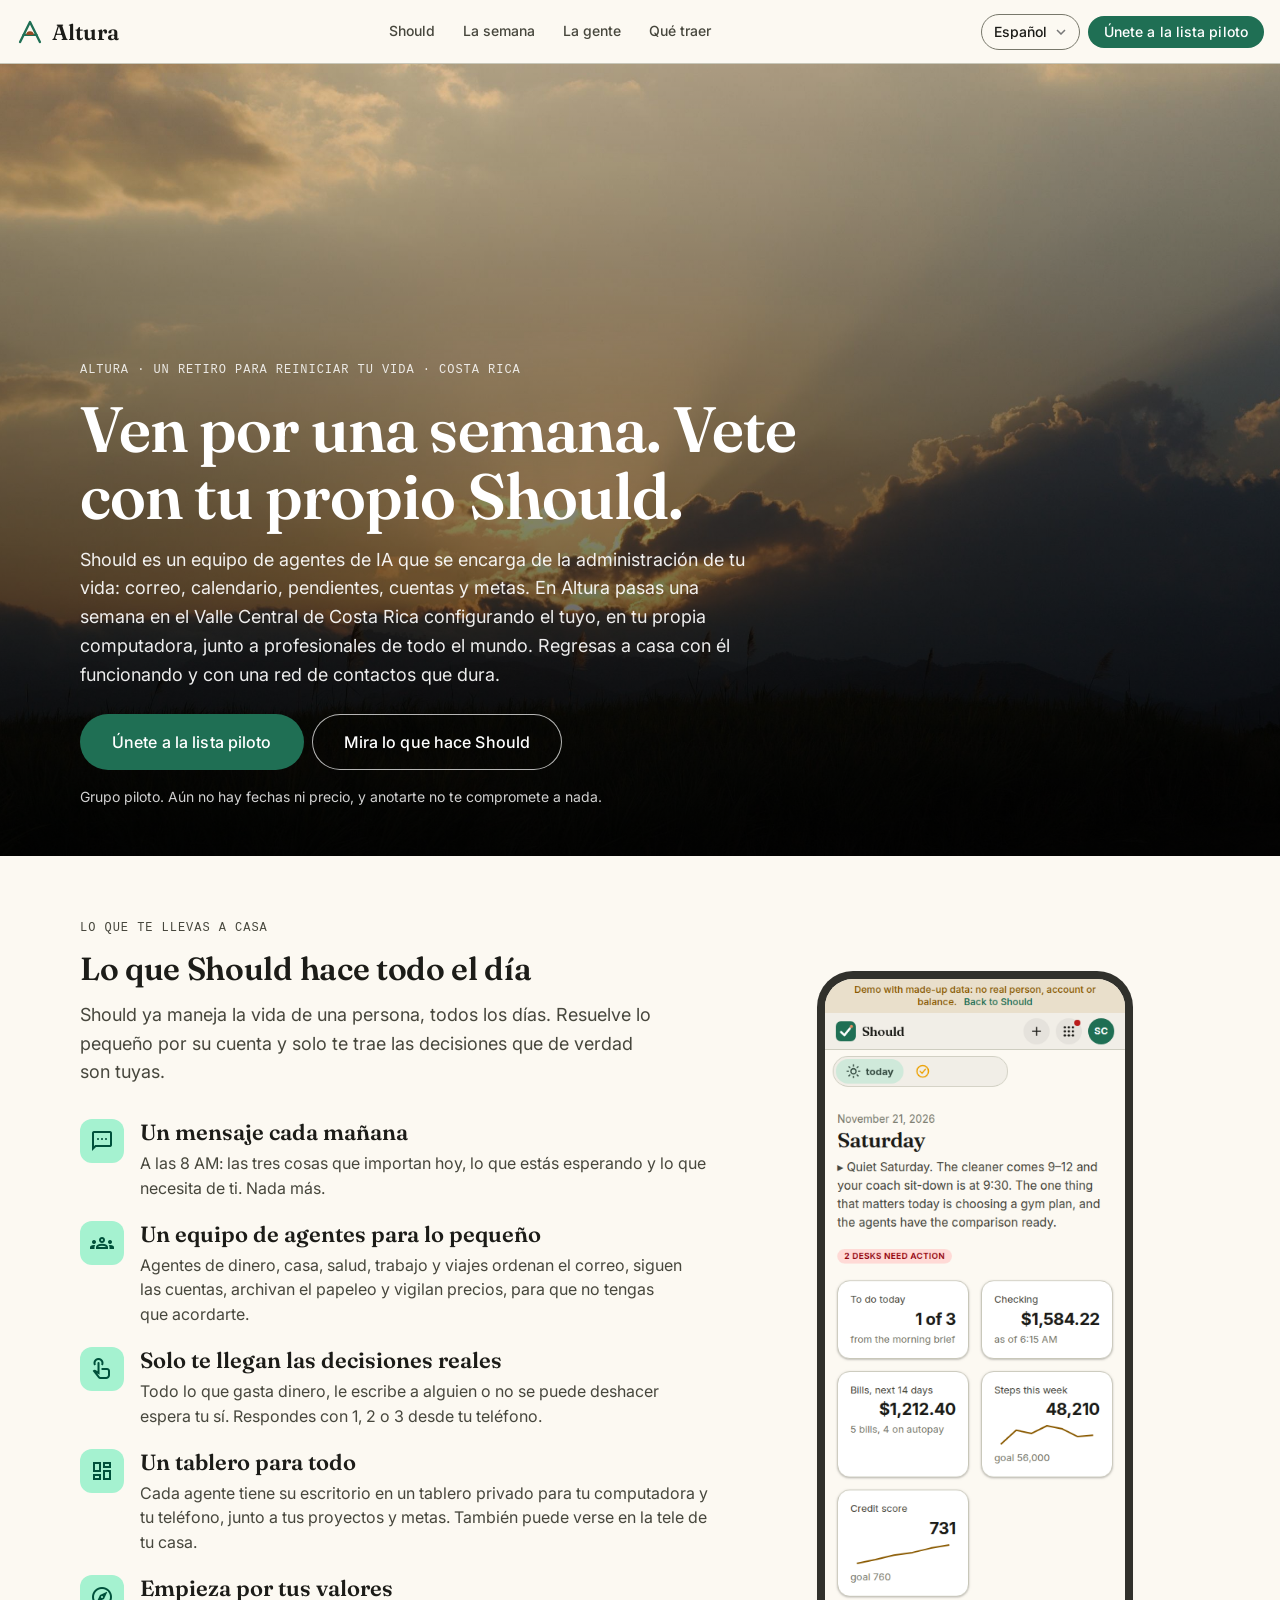
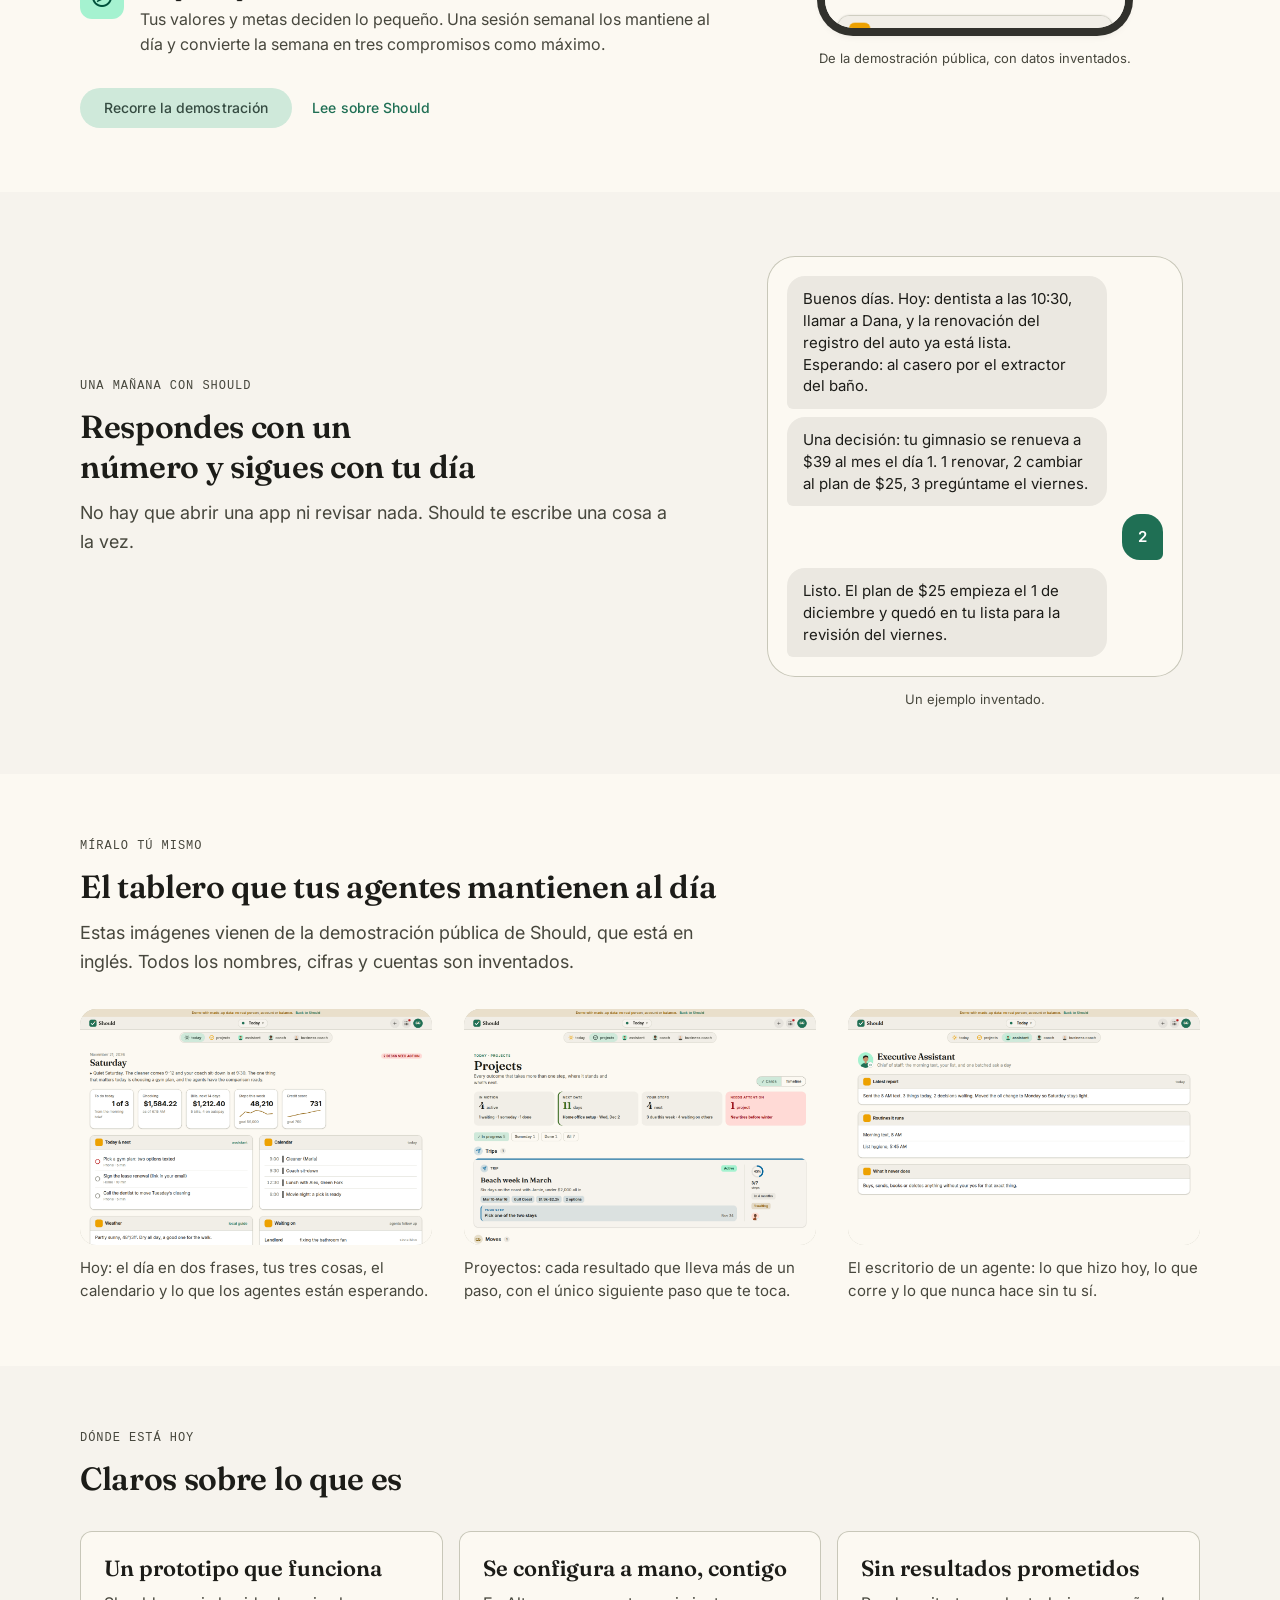
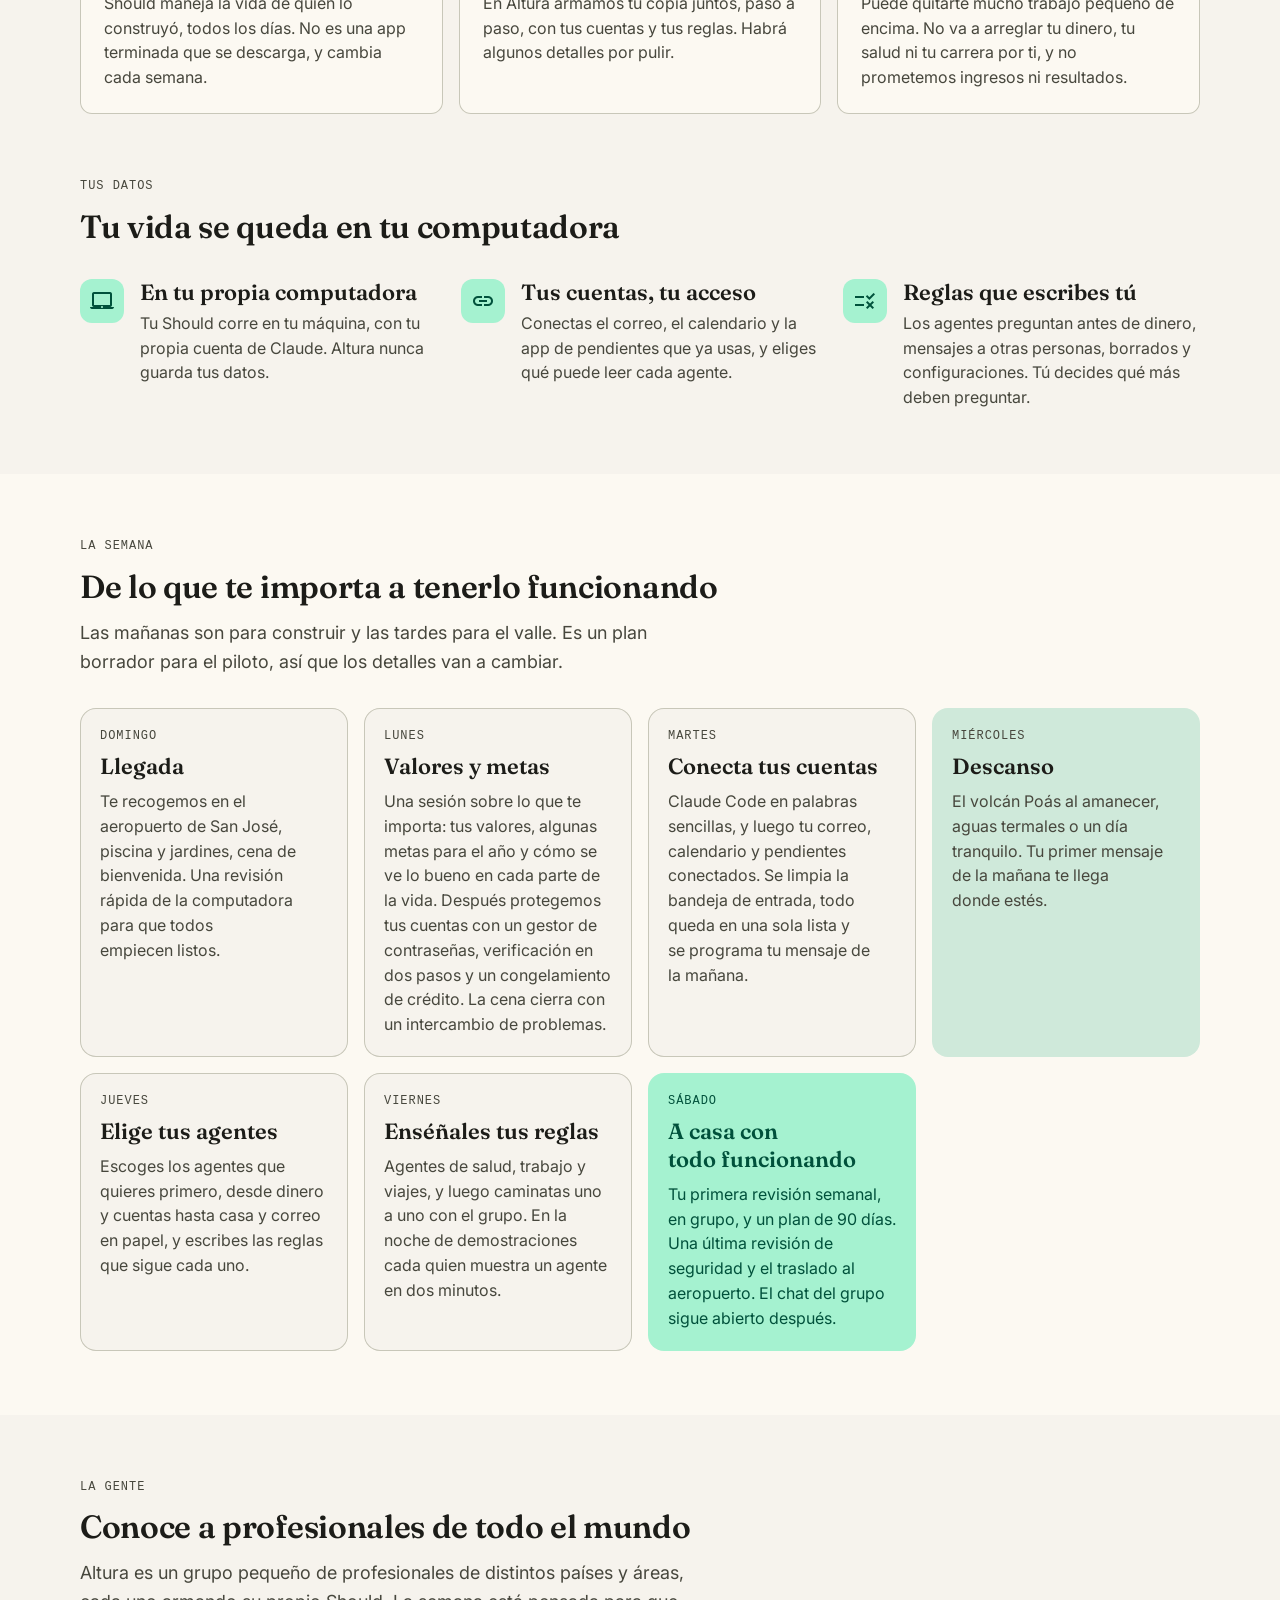
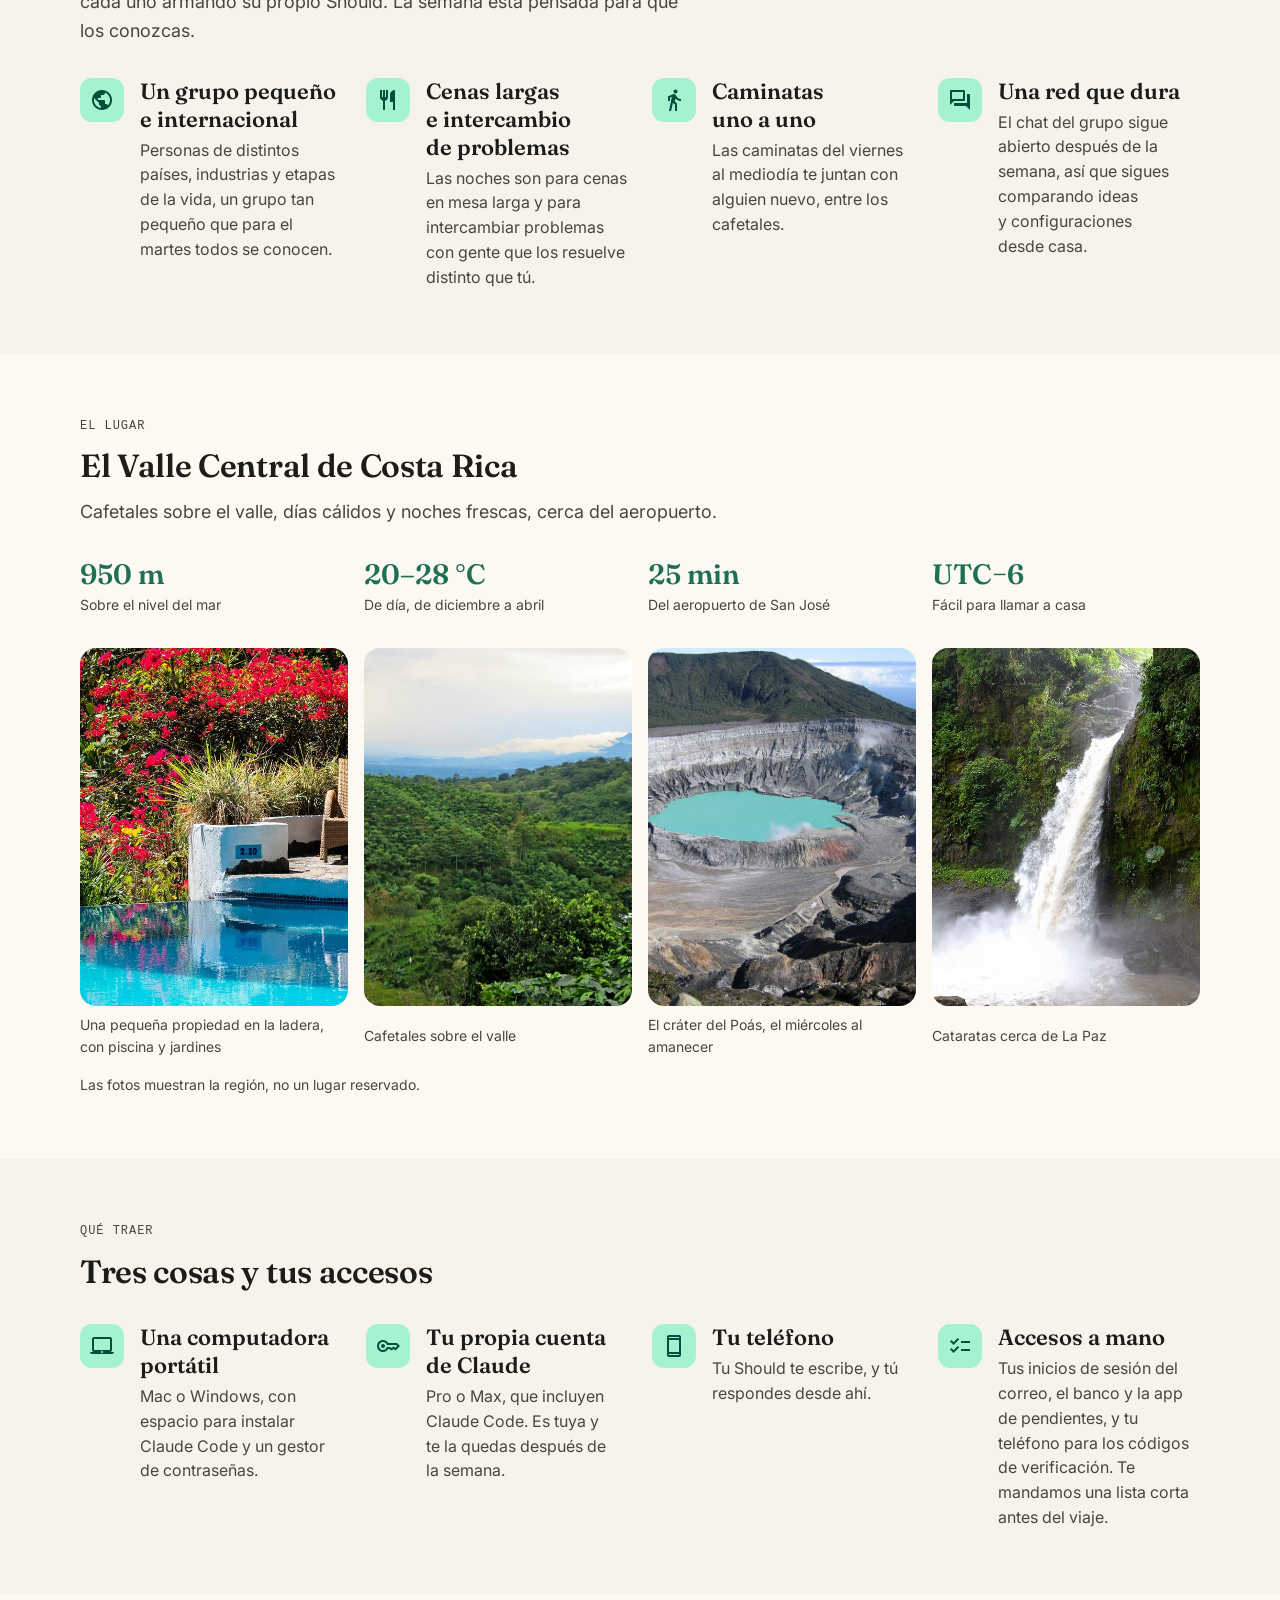
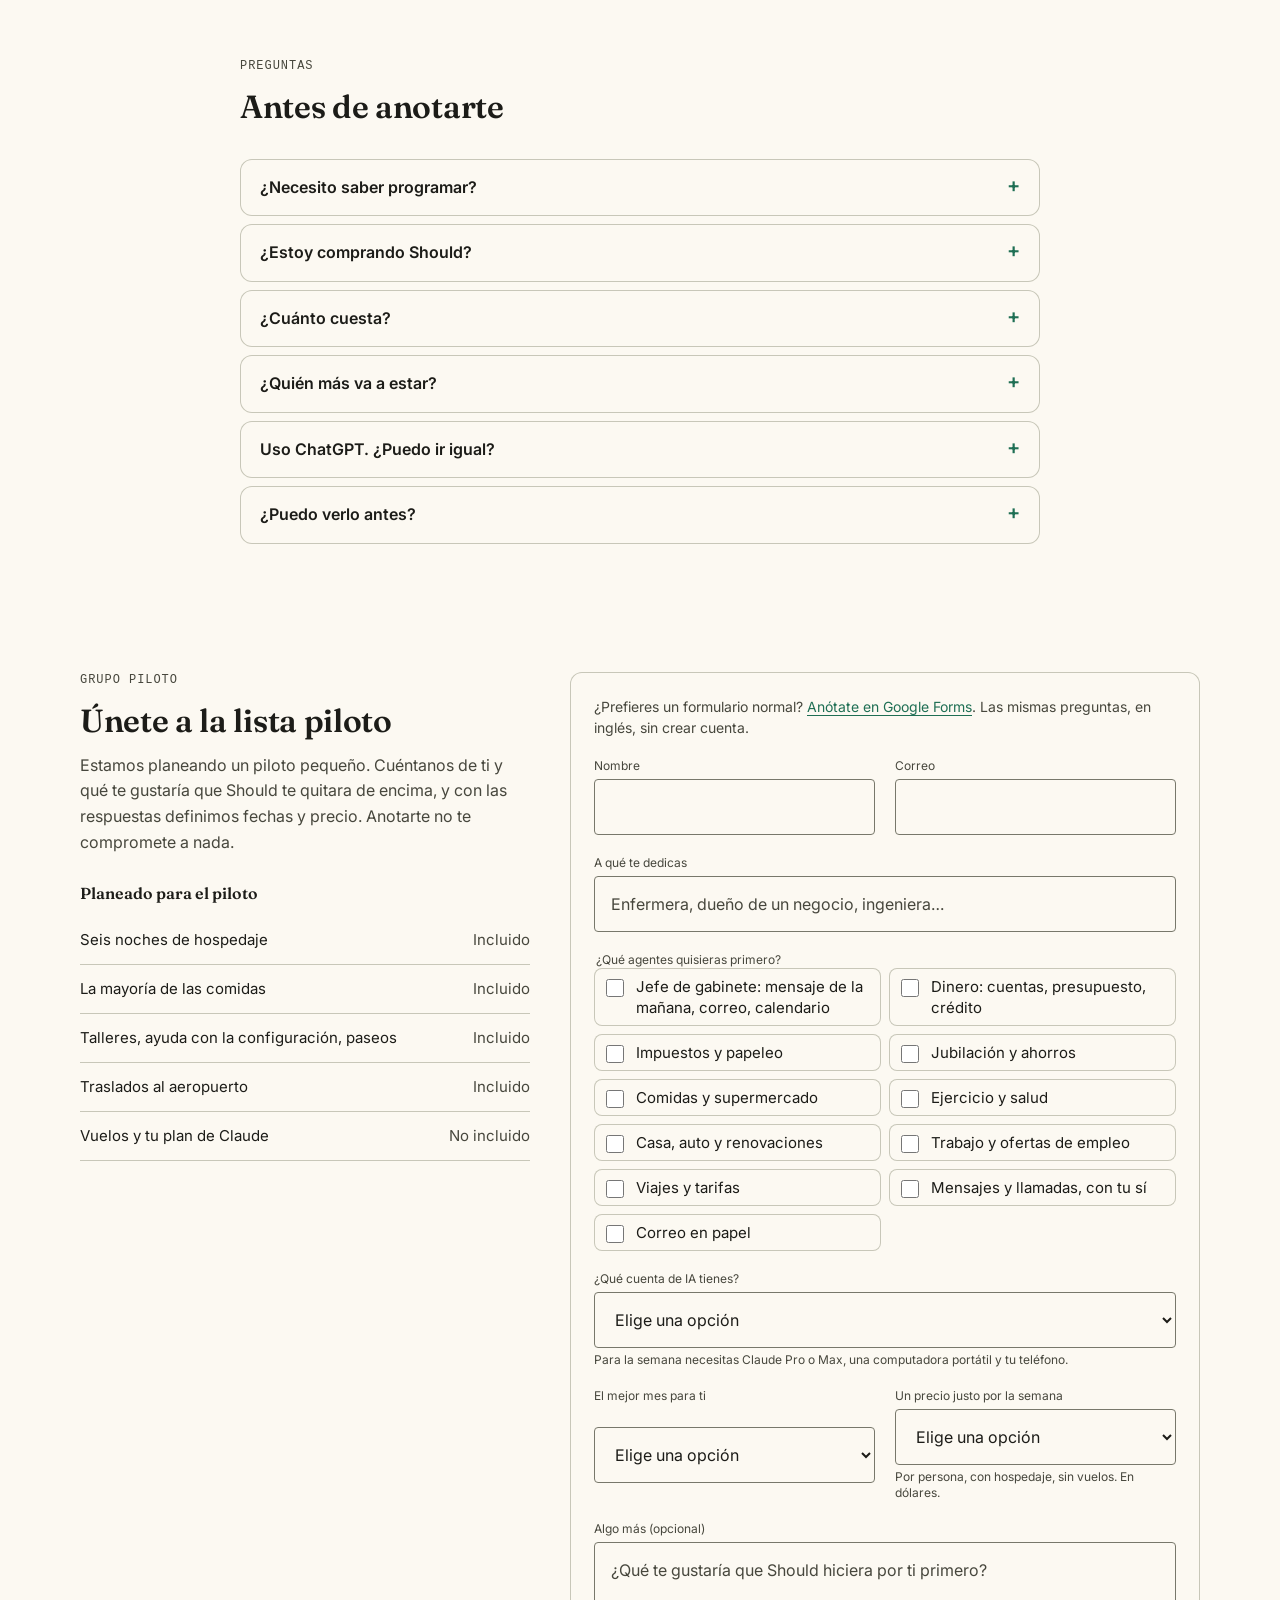
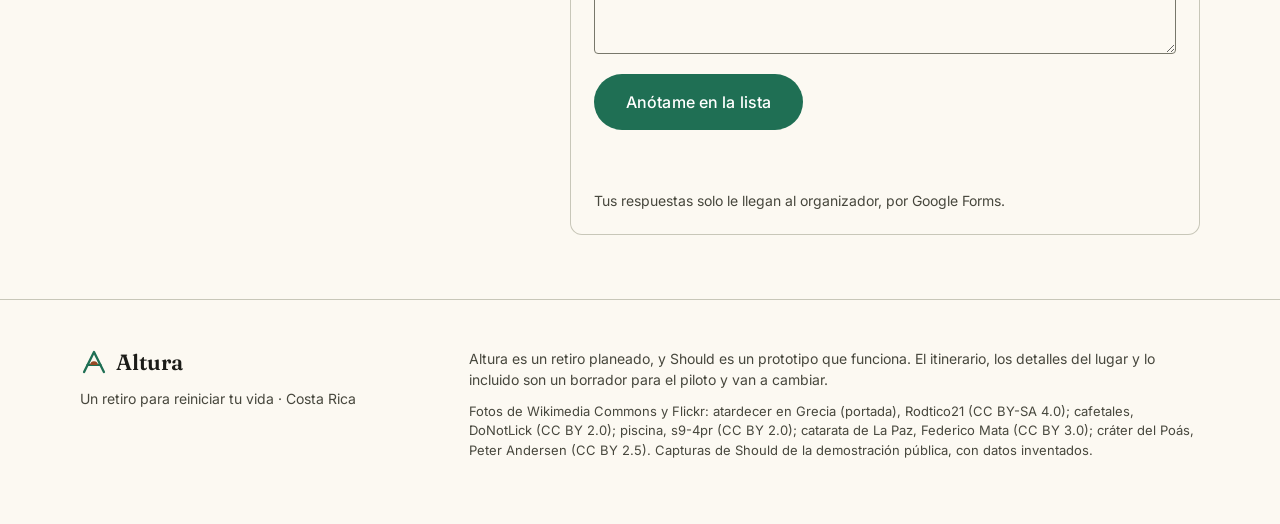
==== es/index.html @ 111cf42b "Altura around Should: leave with your own Should, meet professionals from around the world; design s" ====
<!doctype html>
<html lang="es-419" translate="no" class="notranslate" data-brand="should">
<head>
<meta charset="utf-8">
<meta name="viewport" content="width=device-width, initial-scale=1, viewport-fit=cover">
<script>(function(){const SUPPORTED = ["en", "es"];
const HTML_LANG = { en: "en", es: "es-419" };
const NAMES = { en: "English", es: "Español" };
const KEY = "ds-lang";

const ES_ZONES = new Set([
  "America/Costa_Rica", "America/Mexico_City", "America/Monterrey", "America/Merida", "America/Cancun", "America/Chihuahua",
  "America/Tijuana", "America/Hermosillo", "America/Mazatlan", "America/Guatemala", "America/El_Salvador", "America/Tegucigalpa",
  "America/Managua", "America/Panama", "America/Bogota", "America/Caracas", "America/Lima", "America/Guayaquil", "America/La_Paz",
  "America/Santiago", "America/Asuncion", "America/Montevideo", "America/Argentina/Buenos_Aires", "America/Argentina/Cordoba",
  "America/Argentina/Mendoza", "America/Santo_Domingo", "America/Havana", "America/Puerto_Rico", "Europe/Madrid", "Atlantic/Canary",
]);

const ok = (l) => (l && SUPPORTED.includes(l) ? l : null);
const short = (l) => String(l || "").toLowerCase().split(/[-_]/)[0];

function store(lang) {
  try { lang ? localStorage.setItem(KEY, lang) : localStorage.removeItem(KEY); } catch (e) {  }
}
function stored() {
  try { return localStorage.getItem(KEY); } catch (e) { return null; }
}

function pickLang({ fallback = "en", url = globalThis.location, doc = globalThis.document, nav = globalThis.navigator } = {}) {
  if (url) {
    const seg = url.pathname.split("/").map(short).find((s) => SUPPORTED.includes(s));
    const q = ok(short(new URLSearchParams(url.search).get("lang")));
    if (q) return q;
    if (seg) return seg;
  }
  const mine = ok(stored());
  if (mine) return mine;
  const hint = ok(short(doc?.querySelector('meta[name="lang-hint"]')?.content));
  if (hint) return hint;
  for (const l of nav?.languages || [nav?.language]) { const s = ok(short(l)); if (s) return s; }
  try { if (ES_ZONES.has(Intl.DateTimeFormat().resolvedOptions().timeZone)) return "es"; } catch (e) {  }
  return fallback;
}

function applyLang(lang, doc = globalThis.document) {
  const root = doc.documentElement;
  root.lang = HTML_LANG[lang] || lang;
  root.setAttribute("translate", "no");
  root.classList.add("notranslate");
}

function t(dict, key, vars) {
  let v = key.split(".").reduce((o, k) => (o == null ? o : o[k]), dict);
  if (v == null) { console.warn(`i18n: missing "${key}"`); return key; }
  if (typeof v === "string" && vars) v = v.replace(/\{(\w+)\}/g, (m, k) => (k in vars ? vars[k] : m));
  return v;
}

function translate(dict, root = globalThis.document) {
  root.querySelectorAll("[data-i18n]").forEach((el) => { el.textContent = t(dict, el.dataset.i18n); });
  root.querySelectorAll("[data-i18n-html]").forEach((el) => { el.innerHTML = t(dict, el.dataset.i18nHtml); });
  root.querySelectorAll("[data-i18n-attr]").forEach((el) => {
    el.dataset.i18nAttr.split(";").forEach((pair) => {
      const [attr, key] = pair.split(":").map((s) => s.trim());
      if (attr && key) el.setAttribute(attr, t(dict, key));
    });
  });
}

function langMenu(container, { current, label = "Language", onChange } = {}) {
  container.classList.add("ds-lang");
  container.innerHTML = `<label><span class="ds-lang-label">${label}</span><select aria-label="${label}">${SUPPORTED
    .map((l) => `<option value="${l}" lang="${HTML_LANG[l]}"${l === current ? " selected" : ""}>${NAMES[l]}</option>`)
    .join("")}</select></label>`;
  const sel = container.querySelector("select");
  sel.addEventListener("change", () => {
    const lang = sel.value;
    store(lang);
    try {
      const u = new URL(globalThis.location.href);
      u.searchParams.set("lang", lang);
      history.replaceState(null, "", u);
    } catch (e) {  }
    onChange?.(lang);
  });
  return { set(lang, newLabel) { sel.value = lang; if (newLabel) { sel.setAttribute("aria-label", newLabel); container.querySelector(".ds-lang-label").textContent = newLabel; } } };
}

function compareDicts(a, b, names = ["en", "es"]) {
  const out = [];
  const walk = (x, y, path) => {
    const tx = Array.isArray(x) ? "array" : typeof x, ty = Array.isArray(y) ? "array" : typeof y;
    if (y === undefined) return out.push(`${path}: missing in ${names[1]}`);
    if (x === undefined) return out.push(`${path}: missing in ${names[0]}`);
    if (tx !== ty) return out.push(`${path}: ${names[0]} is ${tx}, ${names[1]} is ${ty}`);
    if (tx === "array") {
      if (x.length !== y.length) out.push(`${path}: ${names[0]} has ${x.length} items, ${names[1]} has ${y.length}`);
      for (let i = 0; i < Math.max(x.length, y.length); i++) walk(x[i], y[i], `${path}[${i}]`);
    } else if (tx === "object" && x && y) {
      for (const k of new Set([...Object.keys(x), ...Object.keys(y)])) walk(x[k], y[k], path ? `${path}.${k}` : k);
    } else if (tx === "string") {
      if (!x.trim()) out.push(`${path}: empty in ${names[0]}`);
      if (!y.trim()) out.push(`${path}: empty in ${names[1]}`);
    }
  };
  walk(a, b, "");
  return out;
}

var want=pickLang();
try{var u=new URL(location.href),q=u.searchParams.get("lang");if(q==="en"||q==="es"){want=q;localStorage.setItem("ds-lang",q);u.searchParams.delete("lang");history.replaceState(null,"",u)}}catch(e){}if(want!=="es")location.replace("../"+location.search+location.hash);})();</script>
<title>Altura · Vete de Costa Rica con tu propio Should</title>
<meta name="description" content="Altura es un retiro para reiniciar tu vida en el Valle Central de Costa Rica. En una semana configuras tu propio Should, un equipo de agentes de IA que se encarga de la administración de tu vida, en tu propia computadora y alrededor de tus metas.">
<meta name="google" content="notranslate">
<meta name="theme-color" media="(prefers-color-scheme: light)" content="#f6f3ec">
<meta name="theme-color" media="(prefers-color-scheme: dark)" content="#121412">
<link rel="canonical" href="https://rodmjay.github.io/altura/es/">
<link rel="alternate" hreflang="en" href="https://rodmjay.github.io/altura/">
<link rel="alternate" hreflang="es-419" href="https://rodmjay.github.io/altura/es/">
<link rel="alternate" hreflang="x-default" href="https://rodmjay.github.io/altura/">
<meta property="og:title" content="Altura · Vete de Costa Rica con tu propio Should">
<meta property="og:description" content="Altura es un retiro para reiniciar tu vida en el Valle Central de Costa Rica. En una semana configuras tu propio Should, un equipo de agentes de IA que se encarga de la administración de tu vida, en tu propia computadora y alrededor de tus metas.">
<meta property="og:type" content="website">
<meta property="og:url" content="https://rodmjay.github.io/altura/es/">
<meta property="og:image" content="https://rodmjay.github.io/altura/img/hero-grecia-sunset.jpg">
<meta property="og:locale" content="es_419">
<link rel="icon" href="data:image/svg+xml,%3Csvg xmlns='http://www.w3.org/2000/svg' viewBox='0 0 48 48'%3E%3Cpath d='M7 41 24 7 41 41M13 29h22' fill='none' stroke='%231f6f54' stroke-width='4' stroke-linejoin='round'/%3E%3Cpath d='M17.5 29a6.5 6.5 0 0 1 13 0z' fill='%23e88a60'/%3E%3C/svg%3E">
<link rel="preconnect" href="https://fonts.googleapis.com">
<link rel="preconnect" href="https://fonts.gstatic.com" crossorigin>
<link rel="stylesheet" href="https://fonts.googleapis.com/css2?family=Fraunces:opsz,wght@9..144,500;9..144,600&family=Inter:wght@400;500;600&display=swap">
<link rel="stylesheet" href="https://fonts.googleapis.com/css2?family=Material+Symbols+Outlined:opsz,wght,FILL,GRAD@24,400,0,0&display=block">
<link rel="stylesheet" href="../ds/design-system.css">
<link rel="stylesheet" href="../home.css">
</head>
<body class="ds">
<a class="skip" href="#main">Ir al contenido</a>

<header class="bar">
  <a class="mark" href="#top" aria-label="Altura, volver arriba"><svg viewBox="0 0 48 48" aria-hidden="true"><path d="M7 41 24 7 41 41"/><path d="M13 29h22"/><path class="sun" d="M17.5 29a6.5 6.5 0 0 1 13 0z"/></svg><span>Altura</span></a>
  <nav aria-label="Secciones">
    <a href="#should">Should</a><a href="#week">La semana</a><a href="#people">La gente</a><a href="#bring">Qué traer</a>
  </nav>
  <div class="bar-end">
    <span class="ds-lang"><label><span class="ds-lang-label">Idioma</span><select id="lang" aria-label="Idioma" data-other="../"><option value="en" lang="en">English</option><option value="es" lang="es-419" selected>Español</option></select></label></span>
    <a class="ds-btn sm bar-join" href="#join">Únete a la lista piloto</a>
  </div>
</header>

<main id="main">
  <section class="hero" id="top">
    <img class="hero-img" src="../img/hero-grecia-sunset.jpg" alt="Atardecer entre las nubes sobre las colinas de Grecia, en el Valle Central de Costa Rica" fetchpriority="high">
    <div class="hero-copy ds-container">
      <p class="ds-overline">Altura · un retiro para reiniciar tu vida · Costa Rica</p>
      <h1>Ven por una semana. Vete con tu propio Should.</h1>
      <p class="lede">Should es un equipo de agentes de IA que se encarga de la administración de tu vida: correo, calendario, pendientes, cuentas y metas. En Altura pasas una semana en el Valle Central de Costa Rica configurando el tuyo, en tu propia computadora, junto a profesionales de todo el mundo. Regresas a casa con él funcionando y con una red de contactos que dura.</p>
      <div class="ds-row ctas">
        <a class="ds-btn lg" href="#join">Únete a la lista piloto</a>
        <a class="ds-btn outlined lg on-photo" href="#should">Mira lo que hace Should</a>
      </div>
      <p class="hero-status">Grupo piloto. Aún no hay fechas ni precio, y anotarte no te compromete a nada.</p>
    </div>
  </section>

  <section id="should">
    <div class="ds-container split">
      <div>
        <div class="head">
          <p class="ds-overline">Lo que te llevas a casa</p>
          <h2>Lo que Should hace todo el día</h2>
          <p class="ds-variant lede">Should ya maneja la vida de una persona, todos los días. Resuelve lo pequeño por su cuenta y solo te trae las decisiones que de verdad son tuyas.</p>
        </div>
        <ul class="points">
          <li><span class="ico" aria-hidden="true">sms</span><div><h3>Un mensaje cada mañana</h3><p>A las 8 AM: las tres cosas que importan hoy, lo que estás esperando y lo que necesita de ti. Nada más.</p></div></li><li><span class="ico" aria-hidden="true">groups</span><div><h3>Un equipo de agentes para lo pequeño</h3><p>Agentes de dinero, casa, salud, trabajo y viajes ordenan el correo, siguen las cuentas, archivan el papeleo y vigilan precios, para que no tengas que acordarte.</p></div></li><li><span class="ico" aria-hidden="true">touch_app</span><div><h3>Solo te llegan las decisiones reales</h3><p>Todo lo que gasta dinero, le escribe a alguien o no se puede deshacer espera tu sí. Respondes con 1, 2 o 3 desde tu teléfono.</p></div></li><li><span class="ico" aria-hidden="true">dashboard</span><div><h3>Un tablero para todo</h3><p>Cada agente tiene su escritorio en un tablero privado para tu computadora y tu teléfono, junto a tus proyectos y metas. También puede verse en la tele de tu casa.</p></div></li><li><span class="ico" aria-hidden="true">explore</span><div><h3>Empieza por tus valores</h3><p>Tus valores y metas deciden lo pequeño. Una sesión semanal los mantiene al día y convierte la semana en tres compromisos como máximo.</p></div></li>
        </ul>
        <div class="ds-row links">
          <a class="ds-btn tonal" href="https://rodmjay.github.io/should/demo/" rel="noopener">Recorre la demostración</a>
          <a class="ds-btn text" href="https://rodmjay.github.io/should/" rel="noopener">Lee sobre Should</a>
        </div>
      </div>
      <figure class="phone-shot">
        <img src="../img/should/today-phone.png" width="390" height="844" alt="La página Hoy de Should en un teléfono" loading="lazy">
        <figcaption>De la demostración pública, con datos inventados.</figcaption>
      </figure>
    </div>
  </section>

  <section class="band" id="day">
    <div class="ds-container split">
      <div class="head">
        <p class="ds-overline">Una mañana con Should</p>
        <h2>Respondes con un número y sigues con tu día</h2>
        <p class="ds-variant lede">No hay que abrir una app ni revisar nada. Should te escribe una cosa a la vez.</p>
      </div>
      <figure class="chat" aria-label="Ejemplo de conversación por mensaje">
        <ol>
          <li class="msg in">Buenos días. Hoy: dentista a las 10:30, llamar a Dana, y la renovación del registro del auto ya está lista. Esperando: al casero por el extractor del baño.</li><li class="msg in">Una decisión: tu gimnasio se renueva a $39 al mes el día 1. 1 renovar, 2 cambiar al plan de $25, 3 pregúntame el viernes.</li><li class="msg out">2</li><li class="msg in">Listo. El plan de $25 empieza el 1 de diciembre y quedó en tu lista para la revisión del viernes.</li>
        </ol>
        <figcaption>Un ejemplo inventado.</figcaption>
      </figure>
    </div>
  </section>

  <section id="shots">
    <div class="ds-container">
      <div class="head">
        <p class="ds-overline">Míralo tú mismo</p>
        <h2>El tablero que tus agentes mantienen al día</h2>
        <p class="ds-variant lede">Estas imágenes vienen de la demostración pública de Should, que está en inglés. Todos los nombres, cifras y cuentas son inventados.</p>
      </div>
      <div class="shots">
        <figure class="shot"><a href="https://rodmjay.github.io/should/demo/" rel="noopener"><img src="../img/should/today.png" width="1280" height="860" alt="La página Hoy de Should: un resumen corto del día, tarjetas de pendientes, cuenta corriente, cuentas por pagar, pasos y puntaje de crédito, los pendientes de hoy y el calendario" loading="lazy"></a><figcaption>Hoy: el día en dos frases, tus tres cosas, el calendario y lo que los agentes están esperando.</figcaption></figure><figure class="shot"><a href="https://rodmjay.github.io/should/demo/" rel="noopener"><img src="../img/should/projects.png" width="1280" height="860" alt="La página Proyectos de Should: cuatro proyectos en marcha, la próxima fecha, tus próximos pasos y la tarjeta de un viaje con el único paso que te toca" loading="lazy"></a><figcaption>Proyectos: cada resultado que lleva más de un paso, con el único siguiente paso que te toca.</figcaption></figure><figure class="shot"><a href="https://rodmjay.github.io/should/demo/" rel="noopener"><img src="../img/should/desk.png" width="1280" height="860" alt="El escritorio del Asistente Ejecutivo en Should: su último reporte, las rutinas que corre y lo que nunca hace" loading="lazy"></a><figcaption>El escritorio de un agente: lo que hizo hoy, lo que corre y lo que nunca hace sin tu sí.</figcaption></figure>
      </div>
    </div>
  </section>

  <section class="band" id="stage">
    <div class="ds-container">
      <div class="head">
        <p class="ds-overline">Dónde está hoy</p>
        <h2>Claros sobre lo que es</h2>
      </div>
      <ul class="cards three">
        <li class="ds-card outlined"><h3>Un prototipo que funciona</h3><p>Should maneja la vida de quien lo construyó, todos los días. No es una app terminada que se descarga, y cambia cada semana.</p></li><li class="ds-card outlined"><h3>Se configura a mano, contigo</h3><p>En Altura armamos tu copia juntos, paso a paso, con tus cuentas y tus reglas. Habrá algunos detalles por pulir.</p></li><li class="ds-card outlined"><h3>Sin resultados prometidos</h3><p>Puede quitarte mucho trabajo pequeño de encima. No va a arreglar tu dinero, tu salud ni tu carrera por ti, y no prometemos ingresos ni resultados.</p></li>
      </ul>
      <div class="head yours-head">
        <p class="ds-overline">Tus datos</p>
        <h2>Tu vida se queda en tu computadora</h2>
      </div>
      <ul class="points cols">
        <li><span class="ico" aria-hidden="true">laptop_mac</span><div><h3>En tu propia computadora</h3><p>Tu Should corre en tu máquina, con tu propia cuenta de Claude. Altura nunca guarda tus datos.</p></div></li><li><span class="ico" aria-hidden="true">link</span><div><h3>Tus cuentas, tu acceso</h3><p>Conectas el correo, el calendario y la app de pendientes que ya usas, y eliges qué puede leer cada agente.</p></div></li><li><span class="ico" aria-hidden="true">rule</span><div><h3>Reglas que escribes tú</h3><p>Los agentes preguntan antes de dinero, mensajes a otras personas, borrados y configuraciones. Tú decides qué más deben preguntar.</p></div></li>
      </ul>
    </div>
  </section>

  <section id="week">
    <div class="ds-container">
      <div class="head">
        <p class="ds-overline">La semana</p>
        <h2>De lo que te importa a tenerlo funcionando</h2>
        <p class="ds-variant lede">Las mañanas son para construir y las tardes para el valle. Es un plan borrador para el piloto, así que los detalles van a cambiar.</p>
      </div>
      <ol class="days">
        <li class="day d0"><p class="ds-overline">Domingo</p><h3>Llegada</h3><p>Te recogemos en el aeropuerto de San José, piscina y jardines, cena de bienvenida. Una revisión rápida de la computadora para que todos empiecen listos.</p></li><li class="day d1"><p class="ds-overline">Lunes</p><h3>Valores y metas</h3><p>Una sesión sobre lo que te importa: tus valores, algunas metas para el año y cómo se ve lo bueno en cada parte de la vida. Después protegemos tus cuentas con un gestor de contraseñas, verificación en dos pasos y un congelamiento de crédito. La cena cierra con un intercambio de problemas.</p></li><li class="day d2"><p class="ds-overline">Martes</p><h3>Conecta tus cuentas</h3><p>Claude Code en palabras sencillas, y luego tu correo, calendario y pendientes conectados. Se limpia la bandeja de entrada, todo queda en una sola lista y se programa tu mensaje de la mañana.</p></li><li class="day d3"><p class="ds-overline">Miércoles</p><h3>Descanso</h3><p>El volcán Poás al amanecer, aguas termales o un día tranquilo. Tu primer mensaje de la mañana te llega donde estés.</p></li><li class="day d4"><p class="ds-overline">Jueves</p><h3>Elige tus agentes</h3><p>Escoges los agentes que quieres primero, desde dinero y cuentas hasta casa y correo en papel, y escribes las reglas que sigue cada uno.</p></li><li class="day d5"><p class="ds-overline">Viernes</p><h3>Enséñales tus reglas</h3><p>Agentes de salud, trabajo y viajes, y luego caminatas uno a uno con el grupo. En la noche de demostraciones cada quien muestra un agente en dos minutos.</p></li><li class="day d6"><p class="ds-overline">Sábado</p><h3>A casa con todo funcionando</h3><p>Tu primera revisión semanal, en grupo, y un plan de 90 días. Una última revisión de seguridad y el traslado al aeropuerto. El chat del grupo sigue abierto después.</p></li>
      </ol>
    </div>
  </section>

  <section class="band" id="people">
    <div class="ds-container">
      <div class="head">
        <p class="ds-overline">La gente</p>
        <h2>Conoce a profesionales de todo el mundo</h2>
        <p class="ds-variant lede">Altura es un grupo pequeño de profesionales de distintos países y áreas, cada uno armando su propio Should. La semana está pensada para que los conozcas.</p>
      </div>
      <ul class="points cols four">
        <li><span class="ico" aria-hidden="true">public</span><div><h3>Un grupo pequeño e internacional</h3><p>Personas de distintos países, industrias y etapas de la vida, un grupo tan pequeño que para el martes todos se conocen.</p></div></li><li><span class="ico" aria-hidden="true">restaurant</span><div><h3>Cenas largas e intercambio de problemas</h3><p>Las noches son para cenas en mesa larga y para intercambiar problemas con gente que los resuelve distinto que tú.</p></div></li><li><span class="ico" aria-hidden="true">directions_walk</span><div><h3>Caminatas uno a uno</h3><p>Las caminatas del viernes al mediodía te juntan con alguien nuevo, entre los cafetales.</p></div></li><li><span class="ico" aria-hidden="true">forum</span><div><h3>Una red que dura</h3><p>El chat del grupo sigue abierto después de la semana, así que sigues comparando ideas y configuraciones desde casa.</p></div></li>
      </ul>
    </div>
  </section>

  <section id="place">
    <div class="ds-container">
      <div class="head">
        <p class="ds-overline">El lugar</p>
        <h2>El Valle Central de Costa Rica</h2>
        <p class="ds-variant lede">Cafetales sobre el valle, días cálidos y noches frescas, cerca del aeropuerto.</p>
      </div>
      <dl class="facts">
        <div><dt>Sobre el nivel del mar</dt><dd>950 m</dd></div><div><dt>De día, de diciembre a abril</dt><dd>20–28 °C</dd></div><div><dt>Del aeropuerto de San José</dt><dd>25 min</dd></div><div><dt>Fácil para llamar a casa</dt><dd>UTC−6</dd></div>
      </dl>
      <div class="photos">
        <figure class="p0"><img src="../img/pool.jpg" alt="Piscina infinita bordeada de buganvilias rojas en el Valle Central de Costa Rica" loading="lazy"><figcaption>Una pequeña propiedad en la ladera, con piscina y jardines</figcaption></figure><figure class="p1"><img src="../img/coffee-hills.jpg" alt="Cafetales verdes que bajan hacia el Valle Central de Costa Rica, con montañas azules al fondo" loading="lazy"><figcaption>Cafetales sobre el valle</figcaption></figure><figure class="p2"><img src="../img/poas.jpg" alt="La laguna turquesa del cráter del volcán Poás" loading="lazy"><figcaption>El cráter del Poás, el miércoles al amanecer</figcaption></figure><figure class="p3"><img src="../img/waterfall.jpg" alt="Una catarata alta en el bosque lluvioso cerca de La Paz" loading="lazy"><figcaption>Cataratas cerca de La Paz</figcaption></figure>
      </div>
      <p class="small">Las fotos muestran la región, no un lugar reservado.</p>
    </div>
  </section>

  <section class="band" id="bring">
    <div class="ds-container">
      <div class="head">
        <p class="ds-overline">Qué traer</p>
        <h2>Tres cosas y tus accesos</h2>
      </div>
      <ul class="points cols four">
        <li><span class="ico" aria-hidden="true">laptop_mac</span><div><h3>Una computadora portátil</h3><p>Mac o Windows, con espacio para instalar Claude Code y un gestor de contraseñas.</p></div></li><li><span class="ico" aria-hidden="true">key</span><div><h3>Tu propia cuenta de Claude</h3><p>Pro o Max, que incluyen Claude Code. Es tuya y te la quedas después de la semana.</p></div></li><li><span class="ico" aria-hidden="true">smartphone</span><div><h3>Tu teléfono</h3><p>Tu Should te escribe, y tú respondes desde ahí.</p></div></li><li><span class="ico" aria-hidden="true">checklist</span><div><h3>Accesos a mano</h3><p>Tus inicios de sesión del correo, el banco y la app de pendientes, y tu teléfono para los códigos de verificación. Te mandamos una lista corta antes del viaje.</p></div></li>
      </ul>
    </div>
  </section>

  <section id="faq">
    <div class="ds-container narrow">
      <div class="head">
        <p class="ds-overline">Preguntas</p>
        <h2>Antes de anotarte</h2>
      </div>
      <div class="faq">
        <details><summary>¿Necesito saber programar?</summary><p>No. Le escribes a Claude en palabras sencillas, y hacemos la configuración contigo, paso a paso.</p></details><details><summary>¿Estoy comprando Should?</summary><p>No. Should es un prototipo que funciona. En Altura configuras tu propia copia del mismo enfoque en tu computadora y tus cuentas, y nada tuyo corre de nuestro lado.</p></details><details><summary>¿Cuánto cuesta?</summary><p>Aún no hay fechas ni precio; la lista piloto nos ayuda a definirlos. Tu plan de Claude es aparte y se le paga a Anthropic.</p></details><details><summary>¿Quién más va a estar?</summary><p>Un grupo pequeño de profesionales de distintos países y áreas. La lista piloto nos ayuda a formar el grupo, y sabrás quién viene antes de viajar.</p></details><details><summary>Uso ChatGPT. ¿Puedo ir igual?</summary><p>Should está hecho hoy sobre Claude y Claude Code, así que para la semana necesitas una cuenta Claude Pro o Max.</p></details><details><summary>¿Puedo verlo antes?</summary><p>Sí. La demostración pública muestra el tablero con datos inventados, y la página de Should explica cómo funciona.</p></details>
      </div>
    </div>
  </section>

  <section id="join">
    <div class="ds-container join">
      <div class="join-intro">
        <p class="ds-overline">Grupo piloto</p>
        <h2>Únete a la lista piloto</h2>
        <p class="ds-variant">Estamos planeando un piloto pequeño. Cuéntanos de ti y qué te gustaría que Should te quitara de encima, y con las respuestas definimos fechas y precio. Anotarte no te compromete a nada.</p>
        <h3 class="inc-title">Planeado para el piloto</h3>
        <ul class="included">
          <li><span>Seis noches de hospedaje</span><span>Incluido</span></li><li><span>La mayoría de las comidas</span><span>Incluido</span></li><li><span>Talleres, ayuda con la configuración, paseos</span><span>Incluido</span></li><li><span>Traslados al aeropuerto</span><span>Incluido</span></li><li><span>Vuelos y tu plan de Claude</span><span>No incluido</span></li>
        </ul>
      </div>
      <div class="ds-card outlined form-card">
        <form id="signup" novalidate data-sending="Enviando…" data-need-name="Primero escribe tu nombre y tu correo." data-bad-email="Ese correo no parece correcto." data-failed="No se pudo enviar. Inténtalo de nuevo o usa el enlace de Google Forms de arriba.">
          <p class="small alt-link">¿Prefieres un formulario normal? <a href="https://docs.google.com/forms/d/1fXPf_z4kVkfukXg2xg78lBzH7sfH8WV1RGz1lqXXSQc/viewform" rel="noopener">Anótate en Google Forms</a>. Las mismas preguntas, en inglés, sin crear cuenta.</p>
          <div class="row2">
            <label class="ds-field"><span class="ds-field-label">Nombre</span><input class="ds-input" id="f-name" name="name" type="text" autocomplete="name" required></label>
            <label class="ds-field"><span class="ds-field-label">Correo</span><input class="ds-input" id="f-email" name="email" type="email" autocomplete="email" required></label>
          </div>
          <label class="ds-field"><span class="ds-field-label">A qué te dedicas</span><input class="ds-input" id="f-role" name="role" type="text" placeholder="Enfermera, dueño de un negocio, ingeniera…" autocomplete="organization-title"></label>
          <fieldset class="agents">
            <legend class="ds-field-label">¿Qué agentes quisieras primero?</legend>
            <div class="checks">
              <label class="check"><input type="checkbox" name="goals" value="Chief of staff"><span>Jefe de gabinete: mensaje de la mañana, correo, calendario</span></label><label class="check"><input type="checkbox" name="goals" value="Financial advisor"><span>Dinero: cuentas, presupuesto, crédito</span></label><label class="check"><input type="checkbox" name="goals" value="Tax guy"><span>Impuestos y papeleo</span></label><label class="check"><input type="checkbox" name="goals" value="Retirement planner"><span>Jubilación y ahorros</span></label><label class="check"><input type="checkbox" name="goals" value="Nutrition specialist"><span>Comidas y supermercado</span></label><label class="check"><input type="checkbox" name="goals" value="Personal trainer"><span>Ejercicio y salud</span></label><label class="check"><input type="checkbox" name="goals" value="House manager"><span>Casa, auto y renovaciones</span></label><label class="check"><input type="checkbox" name="goals" value="Career coach"><span>Trabajo y ofertas de empleo</span></label><label class="check"><input type="checkbox" name="goals" value="Travel agent"><span>Viajes y tarifas</span></label><label class="check"><input type="checkbox" name="goals" value="Receptionist"><span>Mensajes y llamadas, con tu sí</span></label><label class="check"><input type="checkbox" name="goals" value="Mail clerk"><span>Correo en papel</span></label>
            </div>
          </fieldset>
          <label class="ds-field"><span class="ds-field-label">¿Qué cuenta de IA tienes?</span>
            <select class="ds-select" id="f-ai" name="ai"><option value="">Elige una opción</option><option value="Claude Pro or Max">Claude Pro o Max</option><option value="Claude (free)">Claude (gratis)</option><option value="ChatGPT / OpenAI">ChatGPT / OpenAI</option><option value="Both Claude and ChatGPT">Claude y ChatGPT</option><option value="None yet">Ninguna todavía</option></select>
            <span class="ds-supporting">Para la semana necesitas Claude Pro o Max, una computadora portátil y tu teléfono.</span></label>
          <div class="row2">
            <label class="ds-field"><span class="ds-field-label">El mejor mes para ti</span>
              <select class="ds-select" id="f-month" name="month"><option value="">Elige una opción</option><option value="Feb 2027">Febrero de 2027</option><option value="Mar 2027">Marzo de 2027</option><option value="Apr 2027">Abril de 2027</option><option value="May 2027">Mayo de 2027</option><option value="Any of these">Cualquiera de esos</option></select></label>
            <label class="ds-field"><span class="ds-field-label">Un precio justo por la semana</span>
              <select class="ds-select" id="f-price" name="price"><option value="">Elige una opción</option><option value="Under $2,000">Menos de $2,000</option><option value="$2,000–$3,000">$2,000–$3,000</option><option value="$3,000–$4,500">$3,000–$4,500</option><option value="Over $4,500">Más de $4,500</option><option value="Employer would pay">Lo pagaría mi empleador</option></select>
              <span class="ds-supporting">Por persona, con hospedaje, sin vuelos. En dólares.</span></label>
          </div>
          <label class="ds-field"><span class="ds-field-label">Algo más <span class="opt">(opcional)</span></span><textarea class="ds-textarea" id="f-note" name="note" rows="3" placeholder="¿Qué te gustaría que Should hiciera por ti primero?"></textarea></label>
          <div class="ds-row submit-row">
            <button class="ds-btn lg" id="f-submit" type="submit">Anótame en la lista</button>
          </div>
          <p class="status" id="f-status" role="status" aria-live="polite"></p>
          <p class="small">Tus respuestas solo le llegan al organizador, por Google Forms.</p>
        </form>
        <div class="done" id="done" hidden tabindex="-1">
          <p class="ds-overline">Ya estás en la lista</p>
          <h3>Gracias.</h3>
          <p>Te escribiremos cuando estén las fechas del piloto.</p>
        </div>
      </div>
    </div>
  </section>
</main>

<footer class="foot">
  <div class="ds-container foot-grid">
    <div>
      <span class="mark"><svg viewBox="0 0 48 48" aria-hidden="true"><path d="M7 41 24 7 41 41"/><path d="M13 29h22"/><path class="sun" d="M17.5 29a6.5 6.5 0 0 1 13 0z"/></svg><span>Altura</span></span>
      <p class="small">Un retiro para reiniciar tu vida · Costa Rica</p>
    </div>
    <div>
      <p class="small">Altura es un retiro planeado, y Should es un prototipo que funciona. El itinerario, los detalles del lugar y lo incluido son un borrador para el piloto y van a cambiar.</p>
      <p class="small credits">Fotos de Wikimedia Commons y Flickr: atardecer en Grecia (portada), Rodtico21 (CC BY-SA 4.0); cafetales, DoNotLick (CC BY 2.0); piscina, s9-4pr (CC BY 2.0); catarata de La Paz, Federico Mata (CC BY 3.0); cráter del Poás, Peter Andersen (CC BY 2.5). Capturas de Should de la demostración pública, con datos inventados.</p>
    </div>
  </div>
</footer>
<script src="../home.js" defer></script>
</body>
</html>
---- ds/design-system.css ----
:root { color-scheme: light dark; }
[data-theme="light"] { color-scheme: light; }
[data-theme="dark"] { color-scheme: dark; }

:root {

  --md-ref-typeface-mono: "Geist Mono", ui-monospace, "SF Mono", Menlo, monospace;

  --md-sys-typescale-display-large-size: clamp(2.75rem, 2rem + 3vw, 3.5625rem);  --md-sys-typescale-display-large-line-height: 1.12;  --md-sys-typescale-display-large-weight: 700; --md-sys-typescale-display-large-tracking: -0.02em;
  --md-sys-typescale-display-medium-size: clamp(2.25rem, 1.8rem + 2vw, 2.8125rem); --md-sys-typescale-display-medium-line-height: 1.16; --md-sys-typescale-display-medium-weight: 700; --md-sys-typescale-display-medium-tracking: -0.015em;
  --md-sys-typescale-display-small-size: 2.25rem;     --md-sys-typescale-display-small-line-height: 1.22;   --md-sys-typescale-display-small-weight: 700;   --md-sys-typescale-display-small-tracking: -0.01em;
  --md-sys-typescale-headline-large-size: 2rem;       --md-sys-typescale-headline-large-line-height: 1.25;  --md-sys-typescale-headline-large-weight: 600;  --md-sys-typescale-headline-large-tracking: -0.01em;
  --md-sys-typescale-headline-medium-size: 1.75rem;   --md-sys-typescale-headline-medium-line-height: 1.29; --md-sys-typescale-headline-medium-weight: 600; --md-sys-typescale-headline-medium-tracking: -0.005em;
  --md-sys-typescale-headline-small-size: 1.5rem;     --md-sys-typescale-headline-small-line-height: 1.33;  --md-sys-typescale-headline-small-weight: 600;  --md-sys-typescale-headline-small-tracking: 0;
  --md-sys-typescale-title-large-size: 1.375rem;      --md-sys-typescale-title-large-line-height: 1.27;     --md-sys-typescale-title-large-weight: 600;     --md-sys-typescale-title-large-tracking: 0;
  --md-sys-typescale-title-medium-size: 1rem;         --md-sys-typescale-title-medium-line-height: 1.5;     --md-sys-typescale-title-medium-weight: 600;    --md-sys-typescale-title-medium-tracking: 0.009em;
  --md-sys-typescale-title-small-size: 0.875rem;      --md-sys-typescale-title-small-line-height: 1.43;     --md-sys-typescale-title-small-weight: 600;     --md-sys-typescale-title-small-tracking: 0.007em;
  --md-sys-typescale-body-large-size: 1rem;           --md-sys-typescale-body-large-line-height: 1.6;       --md-sys-typescale-body-large-weight: 400;      --md-sys-typescale-body-large-tracking: 0;
  --md-sys-typescale-body-medium-size: 0.875rem;      --md-sys-typescale-body-medium-line-height: 1.43;     --md-sys-typescale-body-medium-weight: 400;     --md-sys-typescale-body-medium-tracking: 0.0125em;
  --md-sys-typescale-body-small-size: 0.75rem;        --md-sys-typescale-body-small-line-height: 1.33;      --md-sys-typescale-body-small-weight: 400;      --md-sys-typescale-body-small-tracking: 0.025em;
  --md-sys-typescale-label-large-size: 0.875rem;      --md-sys-typescale-label-large-line-height: 1.43;     --md-sys-typescale-label-large-weight: 500;     --md-sys-typescale-label-large-tracking: 0.007em;
  --md-sys-typescale-label-medium-size: 0.75rem;      --md-sys-typescale-label-medium-line-height: 1.33;    --md-sys-typescale-label-medium-weight: 500;    --md-sys-typescale-label-medium-tracking: 0.04em;
  --md-sys-typescale-label-small-size: 0.6875rem;     --md-sys-typescale-label-small-line-height: 1.45;     --md-sys-typescale-label-small-weight: 500;     --md-sys-typescale-label-small-tracking: 0.045em;

  --ds-skin-1: #f6d7c3; --ds-skin-2: #e6b897; --ds-skin-3: #c98f6a;
  --ds-skin-4: #a46c4a; --ds-skin-5: #7a4a30; --ds-skin-6: #4f2f1f;
  --ds-hair-1: #241c17; --ds-hair-2: #4a3226; --ds-hair-3: #7a4b2a; --ds-hair-4: #c99a5b; --ds-hair-5: #9c9a95;

  --space-1: 0.25rem; --space-2: 0.5rem; --space-3: 0.75rem; --space-4: 1rem;
  --space-5: 1.25rem; --space-6: 1.5rem; --space-8: 2rem; --space-10: 2.5rem;
  --space-12: 3rem; --space-16: 4rem; --space-24: 6rem;
  --container: 72rem;
  --gutter: 1rem;

  --md-sys-elevation-level0: none;
  --md-sys-elevation-level1: 0 1px 2px rgb(0 0 0 / 0.18), 0 1px 3px 1px rgb(0 0 0 / 0.08);
  --md-sys-elevation-level2: 0 1px 2px rgb(0 0 0 / 0.18), 0 2px 6px 2px rgb(0 0 0 / 0.09);
  --md-sys-elevation-level3: 0 1px 3px rgb(0 0 0 / 0.18), 0 4px 8px 3px rgb(0 0 0 / 0.1);
  --md-sys-elevation-level4: 0 2px 3px rgb(0 0 0 / 0.18), 0 6px 10px 4px rgb(0 0 0 / 0.1);
  --md-sys-elevation-level5: 0 4px 4px rgb(0 0 0 / 0.18), 0 8px 12px 6px rgb(0 0 0 / 0.1);

  --md-sys-state-hover-opacity: 0.08;
  --md-sys-state-focus-opacity: 0.1;
  --md-sys-state-pressed-opacity: 0.1;
  --md-sys-state-dragged-opacity: 0.16;

  --md-sys-motion-easing-standard: cubic-bezier(0.2, 0, 0, 1);
  --md-sys-motion-easing-standard-decelerate: cubic-bezier(0, 0, 0, 1);
  --md-sys-motion-easing-standard-accelerate: cubic-bezier(0.3, 0, 1, 1);
  --md-sys-motion-easing-emphasized-decelerate: cubic-bezier(0.05, 0.7, 0.1, 1);
  --md-sys-motion-easing-emphasized-accelerate: cubic-bezier(0.3, 0, 0.8, 0.15);
  --md-sys-motion-duration-short2: 100ms;
  --md-sys-motion-duration-short4: 200ms;
  --md-sys-motion-duration-medium2: 300ms;
  --md-sys-motion-duration-medium4: 400ms;
  --md-sys-motion-duration-long2: 500ms;
}

@media (prefers-reduced-motion: reduce) {
  :root {
    --md-sys-motion-duration-short2: 0ms; --md-sys-motion-duration-short4: 0ms; --md-sys-motion-duration-medium2: 0ms;
    --md-sys-motion-duration-medium4: 0ms; --md-sys-motion-duration-long2: 0ms;
  }
}

:root {
  --ds-series-1: light-dark(#00639b, #94ccff);
  --ds-series-2: light-dark(#006a6a, #4cdada);
  --ds-series-3: light-dark(#4fb8b6, #a6f2f0);
  --ds-series-4: light-dark(#7d5800, #f8bd2a);
  --ds-series-5: light-dark(#d9a531, #ffdea3);
  --ds-series-6: light-dark(#386a20, #9cd67d);
  --ds-series-7: light-dark(#7fb862, #c9eeb2);
  --ds-series-8: light-dark(#b02f00, #ffb59c);
  --ds-series-9: light-dark(#73796e, #a9ada1);
}

:root,
[data-brand="should"] {
  --md-sys-color-background: light-dark(#fcf9f2, #131410);
  --md-sys-color-on-background: light-dark(#1c1c18, #e5e2dc);
  --md-sys-color-surface: light-dark(#fcf9f2, #131410);
  --md-sys-color-surface-dim: light-dark(#dcdad4, #131410);
  --md-sys-color-surface-bright: light-dark(#fcf9f2, #3a3935);
  --md-sys-color-surface-container-lowest: light-dark(#ffffff, #0e0e0b);
  --md-sys-color-surface-container-low: light-dark(#f6f3ed, #1c1c18);
  --md-sys-color-surface-container: light-dark(#f1eee7, #20201c);
  --md-sys-color-surface-container-high: light-dark(#ebe8e1, #2a2a26);
  --md-sys-color-surface-container-highest: light-dark(#e5e2dc, #353531);
  --md-sys-color-on-surface: light-dark(#1c1c18, #e5e2dc);
  --md-sys-color-surface-variant: light-dark(#e4e3d4, #47473d);
  --md-sys-color-on-surface-variant: light-dark(#47473d, #c8c7b9);
  --md-sys-color-inverse-surface: light-dark(#31312c, #e5e2dc);
  --md-sys-color-inverse-on-surface: light-dark(#f3f0ea, #31312c);
  --md-sys-color-outline: light-dark(#78786b, #929184);
  --md-sys-color-outline-variant: light-dark(#c8c7b9, #47473d);
  --md-sys-color-shadow: light-dark(#000000, #000000);
  --md-sys-color-scrim: light-dark(#000000, #000000);
  --md-sys-color-surface-tint: light-dark(#1f6f54, #5cc49b);
  --md-sys-color-primary: light-dark(#1f6f54, #5cc49b);
  --md-sys-color-on-primary: light-dark(#ffffff, #003827);
  --md-sys-color-primary-container: light-dark(#a5f2d0, #00513b);
  --md-sys-color-on-primary-container: light-dark(#00513b, #a5f2d0);
  --md-sys-color-inverse-primary: light-dark(#8ad6b5, #196b50);
  --md-sys-color-secondary: light-dark(#4c6358, #b3ccbf);
  --md-sys-color-on-secondary: light-dark(#ffffff, #1f352b);
  --md-sys-color-secondary-container: light-dark(#cfe9da, #354b41);
  --md-sys-color-on-secondary-container: light-dark(#354b41, #cfe9da);
  --md-sys-color-tertiary: light-dark(#954924, #ffb596);
  --md-sys-color-on-tertiary: light-dark(#ffffff, #581e00);
  --md-sys-color-tertiary-container: light-dark(#ffdbcd, #77320f);
  --md-sys-color-on-tertiary-container: light-dark(#77320f, #ffdbcd);
  --md-sys-color-error: light-dark(#ba1a1a, #ffb4ab);
  --md-sys-color-on-error: light-dark(#ffffff, #690005);
  --md-sys-color-error-container: light-dark(#ffdad6, #93000a);
  --md-sys-color-on-error-container: light-dark(#93000a, #ffdad6);
  --md-ref-typeface-brand: "Fraunces", Georgia, "Times New Roman", serif;
  --md-ref-typeface-plain: "Inter", "Inter Variable", system-ui, -apple-system, "Segoe UI", Roboto, sans-serif;
  --brand-corner: 1;
}

:root,
[data-brand] {

  --md-sys-shape-corner-none: 0;
  --md-sys-shape-corner-extra-small: calc(4px * var(--brand-corner));
  --md-sys-shape-corner-small: calc(8px * var(--brand-corner));
  --md-sys-shape-corner-medium: calc(12px * var(--brand-corner));
  --md-sys-shape-corner-large: calc(16px * var(--brand-corner));
  --md-sys-shape-corner-extra-large: calc(28px * var(--brand-corner));
  --md-sys-shape-corner-full: 9999px;

  --spark: var(--md-sys-color-tertiary);
  --success: light-dark(#1d6b3a, #7fd99a);
  --warning: light-dark(#8a5a00, #f5c065);

  --font-sans: var(--md-ref-typeface-plain);
  --font-heading: var(--md-ref-typeface-brand);
  --font-mono: var(--md-ref-typeface-mono);
}

.ds {
  background: var(--md-sys-color-surface);
  color: var(--md-sys-color-on-surface);
  font: var(--md-sys-typescale-body-large-weight) var(--md-sys-typescale-body-large-size)/var(--md-sys-typescale-body-large-line-height) var(--md-ref-typeface-plain);
  -webkit-font-smoothing: antialiased;
  -webkit-text-size-adjust: 100%;
}
.ds *, .ds *::before, .ds *::after { box-sizing: border-box; }
.ds :where(h1, h2, h3, h4) { margin: 0; font-family: var(--md-ref-typeface-brand); text-wrap: balance; }
.ds :where(h1) { font-size: var(--md-sys-typescale-display-medium-size); line-height: var(--md-sys-typescale-display-medium-line-height); font-weight: var(--md-sys-typescale-display-medium-weight); letter-spacing: var(--md-sys-typescale-display-medium-tracking); }
.ds :where(h2) { font-size: var(--md-sys-typescale-headline-large-size); line-height: var(--md-sys-typescale-headline-large-line-height); font-weight: var(--md-sys-typescale-headline-large-weight); letter-spacing: var(--md-sys-typescale-headline-large-tracking); }
.ds :where(h3) { font-size: var(--md-sys-typescale-title-large-size); line-height: var(--md-sys-typescale-title-large-line-height); font-weight: var(--md-sys-typescale-title-large-weight); }
.ds :where(p) { margin: 0; text-wrap: pretty; }
.ds :where(a) { color: var(--md-sys-color-primary); text-underline-offset: 3px; }
.ds :where(:focus-visible) { outline: 3px solid var(--md-sys-color-secondary); outline-offset: 2px; }
.ds :where(code, kbd, samp) { font-family: var(--md-ref-typeface-mono); font-size: 0.9em; }

.ds-display-large { font: var(--md-sys-typescale-display-large-weight) var(--md-sys-typescale-display-large-size)/var(--md-sys-typescale-display-large-line-height) var(--md-ref-typeface-brand); letter-spacing: var(--md-sys-typescale-display-large-tracking); }
.ds-display-medium { font: var(--md-sys-typescale-display-medium-weight) var(--md-sys-typescale-display-medium-size)/var(--md-sys-typescale-display-medium-line-height) var(--md-ref-typeface-brand); letter-spacing: var(--md-sys-typescale-display-medium-tracking); }
.ds-display-small { font: var(--md-sys-typescale-display-small-weight) var(--md-sys-typescale-display-small-size)/var(--md-sys-typescale-display-small-line-height) var(--md-ref-typeface-brand); letter-spacing: var(--md-sys-typescale-display-small-tracking); }
.ds-headline-large { font: var(--md-sys-typescale-headline-large-weight) var(--md-sys-typescale-headline-large-size)/var(--md-sys-typescale-headline-large-line-height) var(--md-ref-typeface-brand); letter-spacing: var(--md-sys-typescale-headline-large-tracking); }
.ds-headline-medium { font: var(--md-sys-typescale-headline-medium-weight) var(--md-sys-typescale-headline-medium-size)/var(--md-sys-typescale-headline-medium-line-height) var(--md-ref-typeface-brand); }
.ds-headline-small { font: var(--md-sys-typescale-headline-small-weight) var(--md-sys-typescale-headline-small-size)/var(--md-sys-typescale-headline-small-line-height) var(--md-ref-typeface-brand); }
.ds-title-large { font: var(--md-sys-typescale-title-large-weight) var(--md-sys-typescale-title-large-size)/var(--md-sys-typescale-title-large-line-height) var(--md-ref-typeface-plain); }
.ds-title-medium { font: var(--md-sys-typescale-title-medium-weight) var(--md-sys-typescale-title-medium-size)/var(--md-sys-typescale-title-medium-line-height) var(--md-ref-typeface-plain); letter-spacing: var(--md-sys-typescale-title-medium-tracking); }
.ds-title-small { font: var(--md-sys-typescale-title-small-weight) var(--md-sys-typescale-title-small-size)/var(--md-sys-typescale-title-small-line-height) var(--md-ref-typeface-plain); letter-spacing: var(--md-sys-typescale-title-small-tracking); }
.ds-body-large { font: var(--md-sys-typescale-body-large-weight) var(--md-sys-typescale-body-large-size)/var(--md-sys-typescale-body-large-line-height) var(--md-ref-typeface-plain); }
.ds-body-medium { font: var(--md-sys-typescale-body-medium-weight) var(--md-sys-typescale-body-medium-size)/var(--md-sys-typescale-body-medium-line-height) var(--md-ref-typeface-plain); letter-spacing: var(--md-sys-typescale-body-medium-tracking); }
.ds-body-small { font: var(--md-sys-typescale-body-small-weight) var(--md-sys-typescale-body-small-size)/var(--md-sys-typescale-body-small-line-height) var(--md-ref-typeface-plain); letter-spacing: var(--md-sys-typescale-body-small-tracking); }
.ds-label-large { font: var(--md-sys-typescale-label-large-weight) var(--md-sys-typescale-label-large-size)/var(--md-sys-typescale-label-large-line-height) var(--md-ref-typeface-plain); letter-spacing: var(--md-sys-typescale-label-large-tracking); }
.ds-label-medium { font: var(--md-sys-typescale-label-medium-weight) var(--md-sys-typescale-label-medium-size)/var(--md-sys-typescale-label-medium-line-height) var(--md-ref-typeface-plain); letter-spacing: var(--md-sys-typescale-label-medium-tracking); }
.ds-label-small { font: var(--md-sys-typescale-label-small-weight) var(--md-sys-typescale-label-small-size)/var(--md-sys-typescale-label-small-line-height) var(--md-ref-typeface-plain); letter-spacing: var(--md-sys-typescale-label-small-tracking); }
.ds-overline { font: 500 var(--md-sys-typescale-label-medium-size)/1.4 var(--md-ref-typeface-mono); letter-spacing: 0.08em; text-transform: uppercase; color: var(--md-sys-color-on-surface-variant); }
.ds-variant { color: var(--md-sys-color-on-surface-variant); }
.ds-figure { font-family: var(--md-ref-typeface-mono); font-variant-numeric: tabular-nums; }
.ds-spark { color: var(--md-sys-color-tertiary); }

.ds-container { width: 100%; max-width: var(--container); margin-inline: auto; padding-inline: max(var(--gutter), env(safe-area-inset-left, 0px)) max(var(--gutter), env(safe-area-inset-right, 0px)); }
.ds-stack { display: grid; gap: var(--space-4); align-content: start; }
.ds-row { display: flex; flex-wrap: wrap; align-items: center; gap: var(--space-2); }
.ds-grid { display: grid; gap: var(--space-6); grid-template-columns: repeat(auto-fill, minmax(min(100%, 18rem), 1fr)); }
.ds-grid > *, .ds-stack > * { min-width: 0; }

.ds-btn, .ds-chip, .ds-tab, .ds-segmented > button, .ds-list-item.interactive { position: relative; isolation: isolate; }
.ds-btn::after, .ds-chip::after, .ds-tab::after, .ds-segmented > button::after, .ds-list-item.interactive::after {
  content: ""; position: absolute; inset: 0; border-radius: inherit; background: currentColor; opacity: 0; pointer-events: none; z-index: -1;
  transition: opacity var(--md-sys-motion-duration-short4) var(--md-sys-motion-easing-standard);
}
:is(.ds-btn, .ds-chip, .ds-tab, .ds-segmented > button, .ds-list-item.interactive):hover::after { opacity: var(--md-sys-state-hover-opacity); }
:is(.ds-btn, .ds-chip, .ds-tab, .ds-segmented > button, .ds-list-item.interactive):focus-visible::after { opacity: var(--md-sys-state-focus-opacity); }
:is(.ds-btn, .ds-chip, .ds-tab, .ds-segmented > button, .ds-list-item.interactive):active::after { opacity: var(--md-sys-state-pressed-opacity); }

.ds-btn {
  display: inline-flex; align-items: center; justify-content: center; gap: var(--space-2);
  height: 2.5rem; padding: 0 var(--space-6); border: 0; border-radius: var(--md-sys-shape-corner-full);
  font: var(--md-sys-typescale-label-large-weight) var(--md-sys-typescale-label-large-size)/1 var(--md-ref-typeface-plain);
  letter-spacing: var(--md-sys-typescale-label-large-tracking); white-space: nowrap; text-decoration: none; cursor: pointer;
  background: var(--md-sys-color-primary); color: var(--md-sys-color-on-primary);
  transition: box-shadow var(--md-sys-motion-duration-short4) var(--md-sys-motion-easing-standard);
}
.ds-btn:hover { box-shadow: var(--md-sys-elevation-level1); }
.ds-btn:disabled, .ds-btn[aria-disabled="true"] { background: color-mix(in srgb, var(--md-sys-color-on-surface) 12%, transparent); color: color-mix(in srgb, var(--md-sys-color-on-surface) 38%, transparent); box-shadow: none; pointer-events: none; }
.ds-btn.tonal { background: var(--md-sys-color-secondary-container); color: var(--md-sys-color-on-secondary-container); }
.ds-btn.outlined { background: transparent; color: var(--md-sys-color-primary); box-shadow: inset 0 0 0 1px var(--md-sys-color-outline); }
.ds-btn.text { background: transparent; color: var(--md-sys-color-primary); padding-inline: var(--space-3); }
.ds-btn.elevated { background: var(--md-sys-color-surface-container-low); color: var(--md-sys-color-primary); box-shadow: var(--md-sys-elevation-level1); }
.ds-btn.elevated:hover { box-shadow: var(--md-sys-elevation-level2); }
.ds-btn:is(.outlined, .text):hover { box-shadow: inset 0 0 0 1px var(--md-sys-color-outline); }
.ds-btn.text:hover { box-shadow: none; }
.ds-btn.error { background: var(--md-sys-color-error); color: var(--md-sys-color-on-error); }
.ds-btn.sm { height: 2rem; padding: 0 var(--space-4); }
.ds-btn.lg { height: 3.5rem; padding: 0 var(--space-8); font-size: var(--md-sys-typescale-title-medium-size); }
.ds-btn.icon { width: 2.5rem; padding: 0; }
.ds-btn svg { width: 1.125rem; height: 1.125rem; flex: none; }

.ds-card {
  display: flex; flex-direction: column; gap: var(--space-4); min-width: 0; padding: var(--space-6);
  border-radius: var(--md-sys-shape-corner-medium);
  background: var(--md-sys-color-surface-container-low); color: var(--md-sys-color-on-surface); box-shadow: var(--md-sys-elevation-level1);
}
.ds-card.filled { background: var(--md-sys-color-surface-container-highest); box-shadow: none; }
.ds-card.outlined { background: var(--md-sys-color-surface); box-shadow: inset 0 0 0 1px var(--md-sys-color-outline-variant); }
.ds-card-header { display: grid; gap: var(--space-1); }
.ds-card-title { margin: 0; font: var(--md-sys-typescale-title-large-weight) var(--md-sys-typescale-title-large-size)/var(--md-sys-typescale-title-large-line-height) var(--md-ref-typeface-plain); }
.ds-card-subtitle { font: var(--md-sys-typescale-body-medium-weight) var(--md-sys-typescale-body-medium-size)/var(--md-sys-typescale-body-medium-line-height) var(--md-ref-typeface-plain); color: var(--md-sys-color-on-surface-variant); }
.ds-card-actions { display: flex; flex-wrap: wrap; justify-content: flex-end; gap: var(--space-2); }

.ds-chip {
  display: inline-flex; align-items: center; gap: var(--space-2); height: 2rem; padding: 0 var(--space-4);
  border: 0; border-radius: var(--md-sys-shape-corner-small); background: transparent; color: var(--md-sys-color-on-surface-variant);
  box-shadow: inset 0 0 0 1px var(--md-sys-color-outline);
  font: var(--md-sys-typescale-label-large-weight) var(--md-sys-typescale-label-large-size)/1 var(--md-ref-typeface-plain); white-space: nowrap; cursor: pointer; text-decoration: none;
}
.ds-chip[aria-pressed="true"] { background: var(--md-sys-color-secondary-container); color: var(--md-sys-color-on-secondary-container); box-shadow: none; }
.ds-chip[aria-pressed="true"]::before { content: "✓"; font-size: 0.9em; }
.ds-chip.status { cursor: default; height: 1.5rem; padding: 0 var(--space-2); box-shadow: none; font-size: var(--md-sys-typescale-label-medium-size);
  background: var(--md-sys-color-surface-container-highest); color: var(--md-sys-color-on-surface-variant); }
.ds-chip.status::after { display: none; }
.ds-chip.status.primary { background: var(--md-sys-color-primary-container); color: var(--md-sys-color-on-primary-container); }
.ds-chip.status.spark { background: var(--md-sys-color-tertiary-container); color: var(--md-sys-color-on-tertiary-container); }
.ds-chip.status.success { background: color-mix(in srgb, var(--success) 16%, transparent); color: var(--success); }
.ds-chip.status.warning { background: color-mix(in srgb, var(--warning) 18%, transparent); color: var(--warning); }
.ds-chip.status.error { background: var(--md-sys-color-error-container); color: var(--md-sys-color-on-error-container); }
.ds-badge { display: inline-grid; place-items: center; min-width: 1rem; height: 1rem; padding: 0 0.25rem; border-radius: var(--md-sys-shape-corner-full);
  background: var(--md-sys-color-error); color: var(--md-sys-color-on-error); font: 500 var(--md-sys-typescale-label-small-size)/1 var(--md-ref-typeface-plain); }

.ds-field { display: grid; gap: var(--space-1); }
.ds-field > label, .ds-field-label { font: var(--md-sys-typescale-body-small-weight) var(--md-sys-typescale-body-small-size)/1.4 var(--md-ref-typeface-plain); color: var(--md-sys-color-on-surface-variant); }
.ds-input, .ds-textarea, .ds-select {
  width: 100%; min-width: 0; height: 3.5rem; padding: 0 var(--space-4); margin: 0;
  background: transparent; color: var(--md-sys-color-on-surface); border: 1px solid var(--md-sys-color-outline); border-radius: var(--md-sys-shape-corner-extra-small);
  font: var(--md-sys-typescale-body-large-weight) var(--md-sys-typescale-body-large-size)/1.4 var(--md-ref-typeface-plain);
  transition: border-color var(--md-sys-motion-duration-short4) var(--md-sys-motion-easing-standard);
}
.ds-textarea { height: auto; min-height: 7rem; padding-block: var(--space-4); resize: vertical; }
.ds-input::placeholder, .ds-textarea::placeholder { color: var(--md-sys-color-on-surface-variant); }
.ds-input:hover, .ds-textarea:hover, .ds-select:hover { border-color: var(--md-sys-color-on-surface); }
.ds-input:focus-visible, .ds-textarea:focus-visible, .ds-select:focus-visible { outline: none; border-color: var(--md-sys-color-primary); box-shadow: inset 0 0 0 1px var(--md-sys-color-primary); }
.ds-input[aria-invalid="true"] { border-color: var(--md-sys-color-error); }
.ds-field:focus-within > label { color: var(--md-sys-color-primary); }
.ds-supporting { font: var(--md-sys-typescale-body-small-weight) var(--md-sys-typescale-body-small-size)/var(--md-sys-typescale-body-small-line-height) var(--md-ref-typeface-plain); color: var(--md-sys-color-on-surface-variant); }

.ds-check { display: inline-flex; align-items: center; gap: var(--space-3); min-height: 2.5rem; cursor: pointer; font: var(--md-sys-typescale-body-large-weight) var(--md-sys-typescale-body-medium-size)/1.4 var(--md-ref-typeface-plain); }
.ds-check input[type="checkbox"]:not(.ds-switch), .ds-check input[type="radio"] { width: 1.125rem; height: 1.125rem; margin: 0; accent-color: var(--md-sys-color-primary); }
.ds-switch {
  appearance: none; position: relative; flex: none; width: 3.25rem; height: 2rem; margin: 0; cursor: pointer;
  border-radius: var(--md-sys-shape-corner-full); background: var(--md-sys-color-surface-container-highest); box-shadow: inset 0 0 0 2px var(--md-sys-color-outline);
  transition: background-color var(--md-sys-motion-duration-short4) var(--md-sys-motion-easing-standard);
}
.ds-switch::after {
  content: ""; position: absolute; top: 50%; left: 0.5rem; width: 1rem; height: 1rem; border-radius: 50%; background: var(--md-sys-color-outline);
  transform: translateY(-50%); transition: all var(--md-sys-motion-duration-short4) var(--md-sys-motion-easing-emphasized-decelerate);
}
.ds-switch:checked { background: var(--md-sys-color-primary); box-shadow: none; }
.ds-switch:checked::after { left: 1.5rem; width: 1.5rem; height: 1.5rem; background: var(--md-sys-color-on-primary); }

.ds-tabs { display: flex; max-width: 100%; overflow-x: auto; border-bottom: 1px solid var(--md-sys-color-outline-variant); scrollbar-width: none; }
.ds-tab {
  flex: 0 0 auto; height: 3rem; padding: 0 var(--space-4); border: 0; background: transparent; cursor: pointer; text-decoration: none;
  font: var(--md-sys-typescale-title-small-weight) var(--md-sys-typescale-title-small-size)/1 var(--md-ref-typeface-plain); color: var(--md-sys-color-on-surface-variant);
}
.ds-tab[aria-selected="true"], .ds-tab[aria-current="page"] { color: var(--md-sys-color-primary); }
.ds-tab[aria-selected="true"]::before, .ds-tab[aria-current="page"]::before {
  content: ""; position: absolute; left: var(--space-4); right: var(--space-4); bottom: 0; height: 3px;
  border-radius: 3px 3px 0 0; background: var(--md-sys-color-primary);
}
.ds-segmented { display: inline-flex; max-width: 100%; overflow-x: auto; border-radius: var(--md-sys-shape-corner-full); box-shadow: inset 0 0 0 1px var(--md-sys-color-outline); }
.ds-segmented > button {
  flex: 0 0 auto; display: inline-flex; align-items: center; gap: var(--space-2); height: 2.5rem; padding: 0 var(--space-4);
  border: 0; border-left: 1px solid var(--md-sys-color-outline); background: transparent; color: var(--md-sys-color-on-surface); cursor: pointer;
  font: var(--md-sys-typescale-label-large-weight) var(--md-sys-typescale-label-large-size)/1 var(--md-ref-typeface-plain);
}
.ds-segmented > button:first-child { border-left: 0; border-radius: var(--md-sys-shape-corner-full) 0 0 var(--md-sys-shape-corner-full); }
.ds-segmented > button:last-child { border-radius: 0 var(--md-sys-shape-corner-full) var(--md-sys-shape-corner-full) 0; }
.ds-segmented > [aria-pressed="true"] { background: var(--md-sys-color-secondary-container); color: var(--md-sys-color-on-secondary-container); }
.ds-segmented > [aria-pressed="true"]::before { content: "✓"; font-size: 0.9em; }

.ds-list { list-style: none; margin: 0; padding: var(--space-2) 0; }
.ds-list-item { display: flex; align-items: center; gap: var(--space-4); min-height: 3.5rem; padding: var(--space-2) var(--space-4); color: inherit; text-decoration: none; }
.ds-list-item > .text { display: grid; flex: 1; min-width: 0; }
.ds-list-item .headline { font: var(--md-sys-typescale-body-large-weight) var(--md-sys-typescale-body-large-size)/1.5 var(--md-ref-typeface-plain); }
.ds-list-item .supporting { font: var(--md-sys-typescale-body-medium-weight) var(--md-sys-typescale-body-medium-size)/1.43 var(--md-ref-typeface-plain); color: var(--md-sys-color-on-surface-variant); }
.ds-list-item .trailing { font: var(--md-sys-typescale-label-small-weight) var(--md-sys-typescale-label-small-size)/1 var(--md-ref-typeface-plain); color: var(--md-sys-color-on-surface-variant); }
.ds-divider { border: 0; height: 1px; margin: 0; background: var(--md-sys-color-outline-variant); }

.ds-banner { display: grid; gap: var(--space-1); padding: var(--space-4); border-radius: var(--md-sys-shape-corner-medium);
  background: var(--md-sys-color-surface-container-high); font: var(--md-sys-typescale-body-medium-weight) var(--md-sys-typescale-body-medium-size)/1.43 var(--md-ref-typeface-plain); }
.ds-banner > strong { font: var(--md-sys-typescale-title-small-weight) var(--md-sys-typescale-title-small-size)/1.43 var(--md-ref-typeface-plain); }
.ds-banner.error { background: var(--md-sys-color-error-container); color: var(--md-sys-color-on-error-container); }
.ds-banner.primary { background: var(--md-sys-color-primary-container); color: var(--md-sys-color-on-primary-container); }

.ds-progress { height: 0.25rem; border-radius: var(--md-sys-shape-corner-full); background: var(--md-sys-color-secondary-container); overflow: hidden; }
.ds-progress > span { display: block; height: 100%; width: var(--value, 0%); background: var(--md-sys-color-primary); border-radius: inherit;
  transition: width var(--md-sys-motion-duration-long2) var(--md-sys-motion-easing-emphasized-decelerate); }

.ds-table-wrap { width: 100%; overflow-x: auto; }
.ds-table { width: 100%; border-collapse: collapse; font: var(--md-sys-typescale-body-medium-weight) var(--md-sys-typescale-body-medium-size)/1.43 var(--md-ref-typeface-plain); }
.ds-table th { text-align: left; padding: var(--space-3) var(--space-4); border-bottom: 1px solid var(--md-sys-color-outline-variant); white-space: nowrap;
  font: var(--md-sys-typescale-title-small-weight) var(--md-sys-typescale-title-small-size)/1.43 var(--md-ref-typeface-plain); color: var(--md-sys-color-on-surface-variant); }
.ds-table td { padding: var(--space-3) var(--space-4); border-bottom: 1px solid var(--md-sys-color-outline-variant); }
.ds-table tr:last-child td { border-bottom: 0; }
.ds-table :is(td, th).num { text-align: right; font-variant-numeric: tabular-nums; }

.ds-lang { display: inline-flex; }
.ds-lang label { position: relative; display: inline-flex; align-items: center; }
.ds-lang-label { position: absolute; width: 1px; height: 1px; overflow: hidden; clip: rect(0 0 0 0); white-space: nowrap; }
.ds-lang select {
  appearance: none; -webkit-appearance: none; height: 2.25rem; padding: 0 2rem 0 var(--space-3); cursor: pointer;
  border: 1px solid var(--md-sys-color-outline); border-radius: var(--md-sys-shape-corner-full);
  background: var(--md-sys-color-surface) url("data:image/svg+xml,%3Csvg xmlns='http://www.w3.org/2000/svg' width='10' height='6'%3E%3Cpath d='M1 1l4 4 4-4' fill='none' stroke='%23777' stroke-width='1.5'/%3E%3C/svg%3E") no-repeat right 0.8rem center;
  color: var(--md-sys-color-on-surface); font: var(--md-sys-typescale-label-large-weight) var(--md-sys-typescale-label-large-size)/1 var(--md-ref-typeface-plain);
}
.ds-lang select:hover { border-color: var(--md-sys-color-on-surface); }
.ds-lang select:focus-visible { outline: 3px solid var(--md-sys-color-secondary); outline-offset: 2px; }

.ds-person { display: block; flex: none; border-radius: 50%; overflow: visible; }

.ds-avatar { display: inline-grid; place-items: center; flex: none; width: 2.5rem; height: 2.5rem; border-radius: 50%; overflow: hidden;
  background: var(--md-sys-color-primary-container); color: var(--md-sys-color-on-primary-container); font: 500 var(--md-sys-typescale-title-medium-size)/1 var(--md-ref-typeface-plain); }
.ds-avatar img { width: 100%; height: 100%; object-fit: cover; }
.ds-kbd { display: inline-block; padding: 0 0.375rem; border-radius: var(--md-sys-shape-corner-extra-small); box-shadow: inset 0 -1px 0 var(--md-sys-color-outline-variant), inset 0 0 0 1px var(--md-sys-color-outline-variant);
  background: var(--md-sys-color-surface-container); color: var(--md-sys-color-on-surface-variant); font: 500 var(--md-sys-typescale-label-medium-size)/1.6 var(--md-ref-typeface-mono); }
.ds-skeleton { border-radius: var(--md-sys-shape-corner-small); background: var(--md-sys-color-surface-container-highest); animation: ds-pulse 1.6s var(--md-sys-motion-easing-standard) infinite; }
@keyframes ds-pulse { 50% { opacity: 0.5; } }
@media (prefers-reduced-motion: reduce) { .ds-skeleton { animation: none; } }

.ds-bar {
  position: sticky; top: env(safe-area-inset-top, 0px); z-index: 10; display: flex; align-items: center; justify-content: space-between; gap: var(--space-3);
  min-height: 4rem; padding: var(--space-2) max(var(--gutter), env(safe-area-inset-right, 0px)) var(--space-2) max(var(--gutter), env(safe-area-inset-left, 0px));
  background: var(--md-sys-color-surface-container);
}
---- home.css ----
/* Altura home. Colors, fonts, corners and shadows come from the design system roles in ds/design-system.css (should brand). */
html { scroll-behavior: smooth; scroll-padding-top: 5rem; }
@media (prefers-reduced-motion: reduce) { html { scroll-behavior: auto; } }
body { margin: 0; overflow-x: clip; }
img { max-width: 100%; height: auto; display: block; }
h1, h2, h3 { font-family: var(--md-ref-typeface-brand); color: var(--md-sys-color-on-surface); margin: 0; }
h2 { font-size: clamp(1.75rem, 1.35rem + 1.6vw, 2.5rem); line-height: 1.15; font-weight: 600; }
h3 { font-size: 1.125rem; line-height: 1.3; font-weight: 600; }
p { margin: 0; }
.small { font-size: 0.875rem; line-height: 1.5; color: var(--md-sys-color-on-surface-variant); }

.skip { position: absolute; left: -999px; top: var(--space-2); z-index: 20; padding: var(--space-2) var(--space-4); border-radius: var(--md-sys-shape-corner-small);
  background: var(--md-sys-color-primary); color: var(--md-sys-color-on-primary); }
.skip:focus { left: var(--space-4); }

/* Material Symbols as plain glyphs; the words beside them carry the meaning. */
.ico { font-family: "Material Symbols Outlined"; font-size: 24px; line-height: 1; font-weight: normal; font-style: normal; letter-spacing: normal;
  text-transform: none; white-space: nowrap; direction: ltr; -webkit-font-smoothing: antialiased; font-feature-settings: "liga";
  display: inline-grid; place-items: center; width: 2.75rem; height: 2.75rem; flex: none; overflow: hidden;
  border-radius: var(--md-sys-shape-corner-medium); background: var(--md-sys-color-primary-container); color: var(--md-sys-color-on-primary-container); }

/* Top bar */
.bar { position: sticky; top: 0; z-index: 10; display: flex; align-items: center; gap: var(--space-4);
  min-height: 4rem; padding-block: var(--space-2); padding-top: max(var(--space-2), env(safe-area-inset-top, 0px));
  padding-left: max(var(--gutter), env(safe-area-inset-left, 0px)); padding-right: max(var(--gutter), env(safe-area-inset-right, 0px));
  background: var(--md-sys-color-surface); border-bottom: 1px solid var(--md-sys-color-outline-variant); }
.mark { display: inline-flex; align-items: center; gap: var(--space-2); color: var(--md-sys-color-on-surface); text-decoration: none;
  font: 600 1.375rem/1 var(--md-ref-typeface-brand); }
.mark svg { width: 1.75rem; height: 1.75rem; flex: none; fill: none; stroke: var(--md-sys-color-primary); stroke-width: 4; stroke-linejoin: round; stroke-linecap: round; }
.mark svg .sun { fill: var(--spark); stroke: none; }
.bar nav { display: none; gap: var(--space-1); margin-inline: auto; }
.bar nav a { padding: var(--space-2) var(--space-3); border-radius: var(--md-sys-shape-corner-full); text-decoration: none;
  color: var(--md-sys-color-on-surface-variant); font: var(--md-sys-typescale-label-large-weight) var(--md-sys-typescale-label-large-size)/1.2 var(--md-ref-typeface-plain); }
.bar nav a:hover { background: var(--md-sys-color-surface-container-high); color: var(--md-sys-color-on-surface); }
.bar-end { display: flex; align-items: center; gap: var(--space-2); margin-left: auto; }
.bar-join { display: none; }
@media (min-width: 900px) { .bar nav { display: flex; } .bar-end { margin-left: 0; } }
@media (min-width: 640px) { .bar-join { display: inline-flex; } }

/* Shared section pieces */
main > section { padding-block: var(--space-16); }
.band { background: var(--md-sys-color-surface-container-low); }
.head { display: grid; gap: var(--space-3); max-width: 46rem; margin-bottom: var(--space-8); }
.lede { font-size: 1.125rem; line-height: 1.6; max-width: 40rem; }
.split { display: grid; gap: var(--space-10); align-items: center; }
@media (min-width: 960px) { .split { grid-template-columns: minmax(0, 7fr) minmax(0, 5fr); } }
.narrow { max-width: 52rem; }

/* Hero: full-bleed photo, copy on a scrim so it reads in both themes. */
.hero { position: relative; isolation: isolate; min-height: min(88svh, 52rem); display: grid; align-items: end; padding-block: var(--space-24) var(--space-12) !important; color: #fff; }
.hero-img { position: absolute; inset: 0; width: 100%; height: 100%; object-fit: cover; z-index: -2; }
.hero::after { content: ""; position: absolute; inset: 0; z-index: -1;
  background: linear-gradient(to top, rgb(0 0 0 / .75) 0%, rgb(0 0 0 / .45) 45%, rgb(0 0 0 / 0) 100%); }
.hero-copy { display: grid; gap: var(--space-4); }
.hero .ds-overline { color: rgb(255 255 255 / .85); }
.hero h1 { color: #fff; font-size: clamp(2.25rem, 1.6rem + 3.2vw, 4rem); line-height: 1.05; font-weight: 600; max-width: 18ch; }
.hero .lede { color: rgb(255 255 255 / .92); max-width: 42rem; }
.ctas { margin-top: var(--space-2); }
.ds-btn.on-photo { color: #fff; box-shadow: inset 0 0 0 1px rgb(255 255 255 / .7); background: transparent; }
.ds-btn.on-photo:hover { background: rgb(255 255 255 / .12); }
.hero-status { font-size: 0.875rem; color: rgb(255 255 255 / .82); }

/* Icon + text lists */
.points { list-style: none; margin: 0; padding: 0; display: grid; gap: var(--space-5); }
.points li { display: flex; gap: var(--space-4); align-items: flex-start; }
.points p { margin-top: var(--space-1); color: var(--md-sys-color-on-surface-variant); line-height: 1.55; }
.points.cols { grid-template-columns: repeat(auto-fit, minmax(min(100%, 16rem), 1fr)); gap: var(--space-6); }
.links { margin-top: var(--space-8); }

/* Phone screenshot */
.phone-shot { margin: 0; justify-self: center; display: grid; gap: var(--space-3); justify-items: center; }
.phone-shot img { width: min(100%, 300px); border-radius: 28px; box-shadow: 0 0 0 8px var(--md-sys-color-inverse-surface), var(--md-sys-elevation-level3, 0 8px 24px rgb(0 0 0 / .18)); }
.phone-shot figcaption { font-size: 0.8125rem; color: var(--md-sys-color-on-surface-variant); margin-top: var(--space-2); }

/* Text conversation */
.chat { margin: 0; display: grid; gap: var(--space-3); max-width: 26rem; justify-self: center; width: 100%; }
.chat ol { list-style: none; margin: 0; padding: var(--space-5); display: grid; gap: var(--space-2); border-radius: var(--md-sys-shape-corner-extra-large, 28px);
  background: var(--md-sys-color-surface); box-shadow: inset 0 0 0 1px var(--md-sys-color-outline-variant); }
.msg { max-width: 85%; padding: var(--space-3) var(--space-4); border-radius: 18px; line-height: 1.45; font-size: 0.9375rem; }
.msg.in { background: var(--md-sys-color-surface-container-high); color: var(--md-sys-color-on-surface); border-bottom-left-radius: 6px; justify-self: start; }
.msg.out { background: var(--md-sys-color-primary); color: var(--md-sys-color-on-primary); border-bottom-right-radius: 6px; justify-self: end; min-width: 2.5rem; text-align: center; font-weight: 600; }
.chat figcaption { font-size: 0.8125rem; color: var(--md-sys-color-on-surface-variant); text-align: center; }

/* Desktop screenshots */
.shots { display: grid; gap: var(--space-8); grid-template-columns: repeat(auto-fit, minmax(min(100%, 20rem), 1fr)); }
.shot { margin: 0; display: grid; gap: var(--space-3); align-content: start; }
.shot a { display: block; border-radius: var(--md-sys-shape-corner-large); overflow: hidden; box-shadow: inset 0 0 0 1px var(--md-sys-color-outline-variant); }
.shot img { width: 100%; aspect-ratio: 1280 / 860; object-fit: cover; object-position: top; }
.shot a:focus-visible { outline: 3px solid var(--md-sys-color-primary); outline-offset: 3px; }
.shot figcaption { font-size: 0.9375rem; line-height: 1.5; color: var(--md-sys-color-on-surface-variant); }

/* Cards */
.cards { list-style: none; margin: 0; padding: 0; display: grid; gap: var(--space-4); grid-template-columns: repeat(auto-fit, minmax(min(100%, 17rem), 1fr)); }
.cards .ds-card { padding: var(--space-6); display: grid; gap: var(--space-2); align-content: start; }
.cards p { color: var(--md-sys-color-on-surface-variant); line-height: 1.55; }
.yours-head { margin-top: var(--space-16); }

/* The week */
.days { list-style: none; margin: 0; padding: 0; display: grid; gap: var(--space-4); grid-template-columns: repeat(auto-fit, minmax(min(100%, 15rem), 1fr)); }
.day { padding: var(--space-5); border-radius: var(--md-sys-shape-corner-large); background: var(--md-sys-color-surface-container-low);
  box-shadow: inset 0 0 0 1px var(--md-sys-color-outline-variant); display: grid; gap: var(--space-2); align-content: start; }
.day p:last-child { color: var(--md-sys-color-on-surface-variant); line-height: 1.55; }
.day.d3 { background: var(--md-sys-color-secondary-container); box-shadow: none; }
.day.d6 { background: var(--md-sys-color-primary-container); box-shadow: none; }
.day.d6 h3, .day.d6 p { color: var(--md-sys-color-on-primary-container); }

/* The place */
.facts { display: grid; grid-template-columns: repeat(auto-fit, minmax(min(100%, 9rem), 1fr)); gap: var(--space-4); margin: 0 0 var(--space-8); }
.facts div { display: flex; flex-direction: column-reverse; gap: var(--space-1); }
.facts dd { margin: 0; font: 600 1.75rem/1.1 var(--md-ref-typeface-brand); color: var(--md-sys-color-primary); }
.facts dt { font-size: 0.875rem; color: var(--md-sys-color-on-surface-variant); }
.photos { display: grid; gap: var(--space-4); grid-template-columns: 1fr; margin-bottom: var(--space-4); }
.photos figure { margin: 0; display: grid; gap: var(--space-2); }
.photos img { width: 100%; aspect-ratio: 4 / 3; object-fit: cover; border-radius: var(--md-sys-shape-corner-large); }
.photos figcaption { font-size: 0.875rem; color: var(--md-sys-color-on-surface-variant); }
@media (min-width: 720px) { .photos { grid-template-columns: repeat(2, 1fr); } }
@media (min-width: 1100px) { .photos { grid-template-columns: repeat(4, 1fr); } .photos img { aspect-ratio: 3 / 4; } }

/* FAQ */
.faq { display: grid; gap: var(--space-2); }
.faq details { border-radius: var(--md-sys-shape-corner-medium); background: var(--md-sys-color-surface); box-shadow: inset 0 0 0 1px var(--md-sys-color-outline-variant); }
.faq summary { cursor: pointer; padding: var(--space-4) var(--space-5); font-weight: 600; list-style: none; display: flex; justify-content: space-between; gap: var(--space-4); }
.faq summary::-webkit-details-marker { display: none; }
.faq summary::after { content: "+"; color: var(--md-sys-color-primary); font-size: 1.25rem; line-height: 1; }
.faq details[open] summary::after { content: "−"; }
.faq summary:focus-visible { outline: 3px solid var(--md-sys-color-primary); outline-offset: 2px; border-radius: var(--md-sys-shape-corner-medium); }
.faq details p { padding: 0 var(--space-5) var(--space-5); color: var(--md-sys-color-on-surface-variant); line-height: 1.6; }

/* Join */
.join { display: grid; gap: var(--space-10); align-items: start; }
@media (min-width: 960px) { .join { grid-template-columns: minmax(0, 5fr) minmax(0, 7fr); } }
.join-intro { display: grid; gap: var(--space-3); }
.inc-title { margin-top: var(--space-4); font-size: 1rem; }
.included { list-style: none; margin: 0; padding: 0; }
.included li { display: flex; justify-content: space-between; gap: var(--space-4); padding: var(--space-3) 0; border-bottom: 1px solid var(--md-sys-color-outline-variant); font-size: 0.9375rem; }
.included li span:last-child { color: var(--md-sys-color-on-surface-variant); text-align: right; }
.form-card { padding: var(--space-6); }
#signup { display: grid; gap: var(--space-5); }
.row2 { display: grid; gap: var(--space-5); }
@media (min-width: 600px) { .row2 { grid-template-columns: 1fr 1fr; } }
.agents { border: 0; margin: 0; padding: 0; display: grid; gap: var(--space-2); min-width: 0; }
.checks { display: grid; gap: var(--space-2); grid-template-columns: repeat(auto-fit, minmax(min(100%, 15rem), 1fr)); }
.check { display: flex; gap: var(--space-3); align-items: flex-start; padding: var(--space-2) var(--space-3); border-radius: var(--md-sys-shape-corner-small);
  box-shadow: inset 0 0 0 1px var(--md-sys-color-outline-variant); cursor: pointer; font-size: 0.9375rem; line-height: 1.4; }
.check input { margin: 0.15rem 0 0; width: 1.125rem; height: 1.125rem; accent-color: var(--md-sys-color-primary); flex: none; }
.check:has(input:checked) { background: var(--md-sys-color-secondary-container); box-shadow: none; }
.check:has(input:focus-visible) { outline: 3px solid var(--md-sys-color-primary); outline-offset: 2px; }
.opt { color: var(--md-sys-color-on-surface-variant); font-weight: 400; }
.status { min-height: 1.25rem; font-size: 0.9375rem; color: var(--md-sys-color-on-surface-variant); }
.status.err { color: var(--md-sys-color-error); }
.alt-link a { color: var(--md-sys-color-primary); }
.done { display: grid; gap: var(--space-3); padding: var(--space-4) 0; }
.done:focus { outline: none; }

/* Footer */
.foot { padding-block: var(--space-12) var(--space-16); border-top: 1px solid var(--md-sys-color-outline-variant); }
.foot-grid { display: grid; gap: var(--space-6); }
@media (min-width: 900px) { .foot-grid { grid-template-columns: 1fr 2fr; } }
.foot-grid > div { display: grid; gap: var(--space-3); align-content: start; }
.credits { font-size: 0.8125rem; }

/* 404 */
.nf { display: grid; gap: var(--space-10); padding-block: var(--space-24); }
.nf section { display: grid; gap: var(--space-3); justify-items: start; }
[hidden] { display: none !important; }
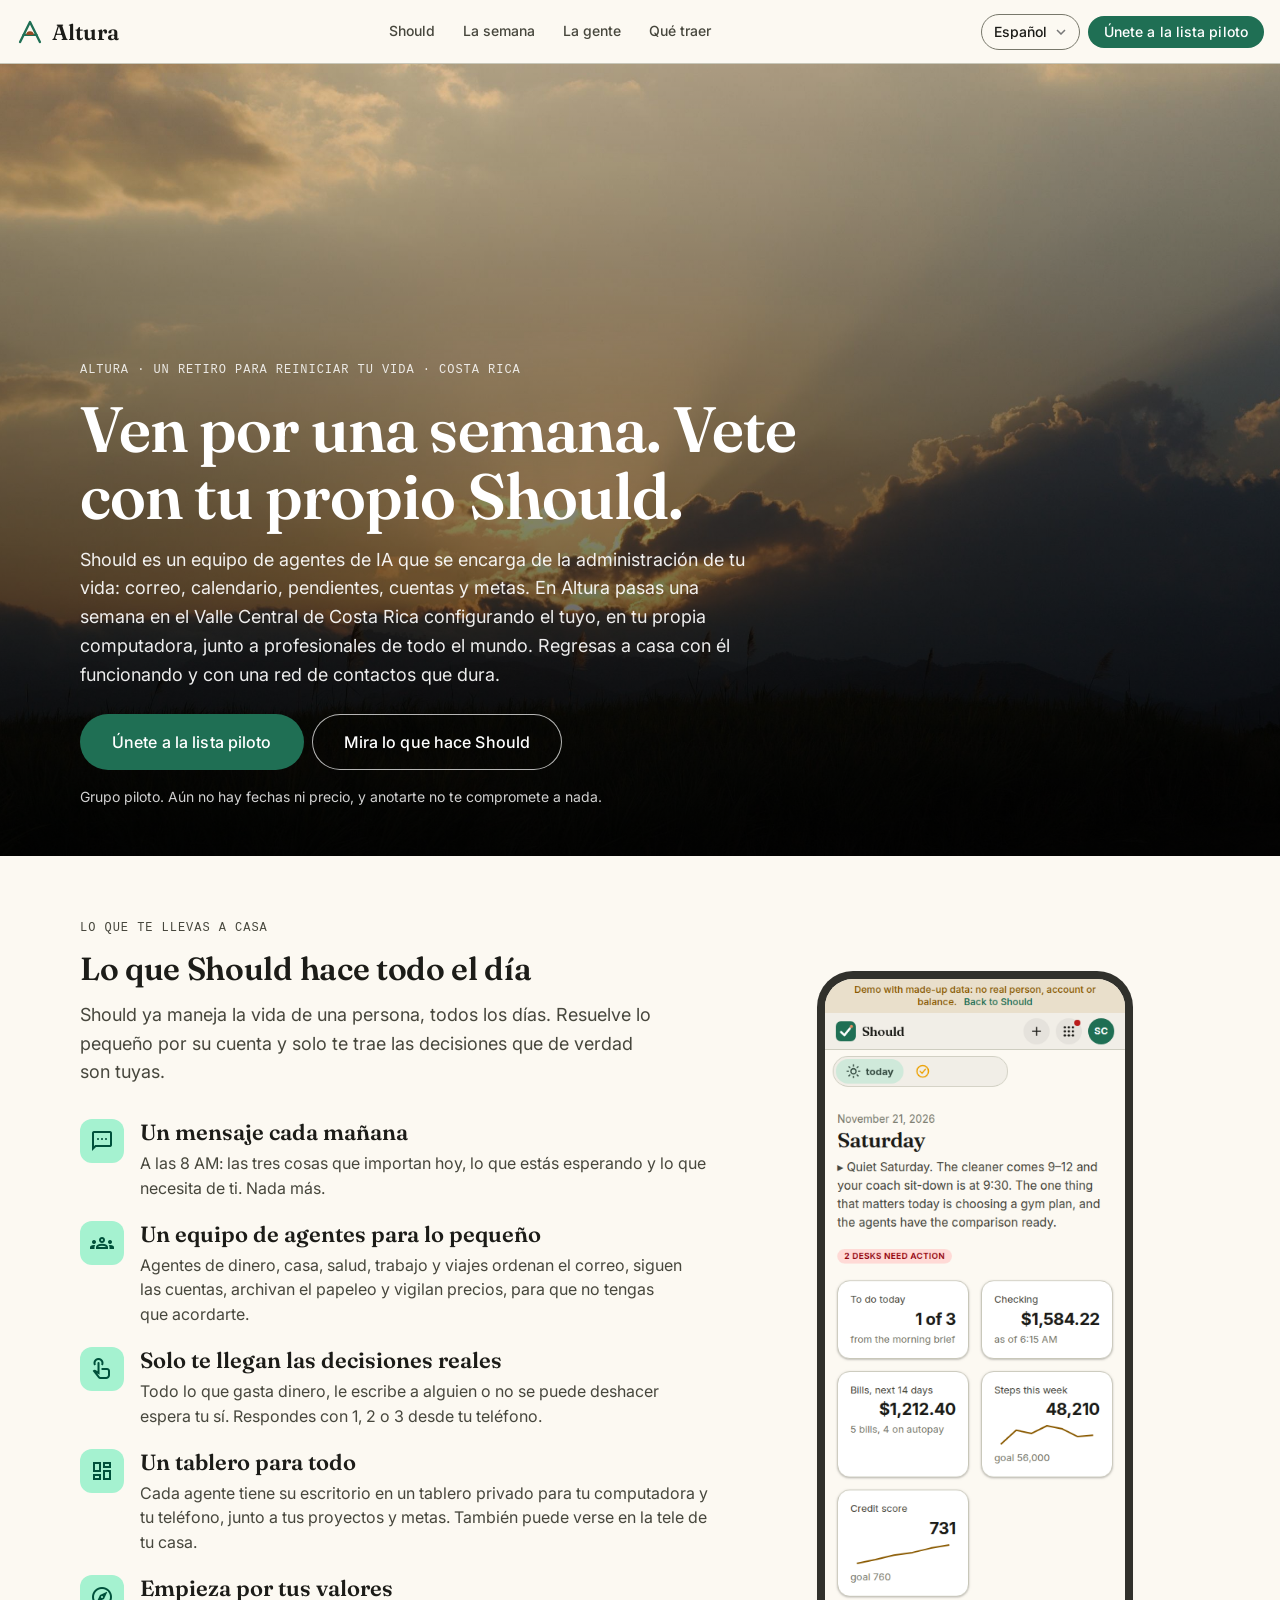
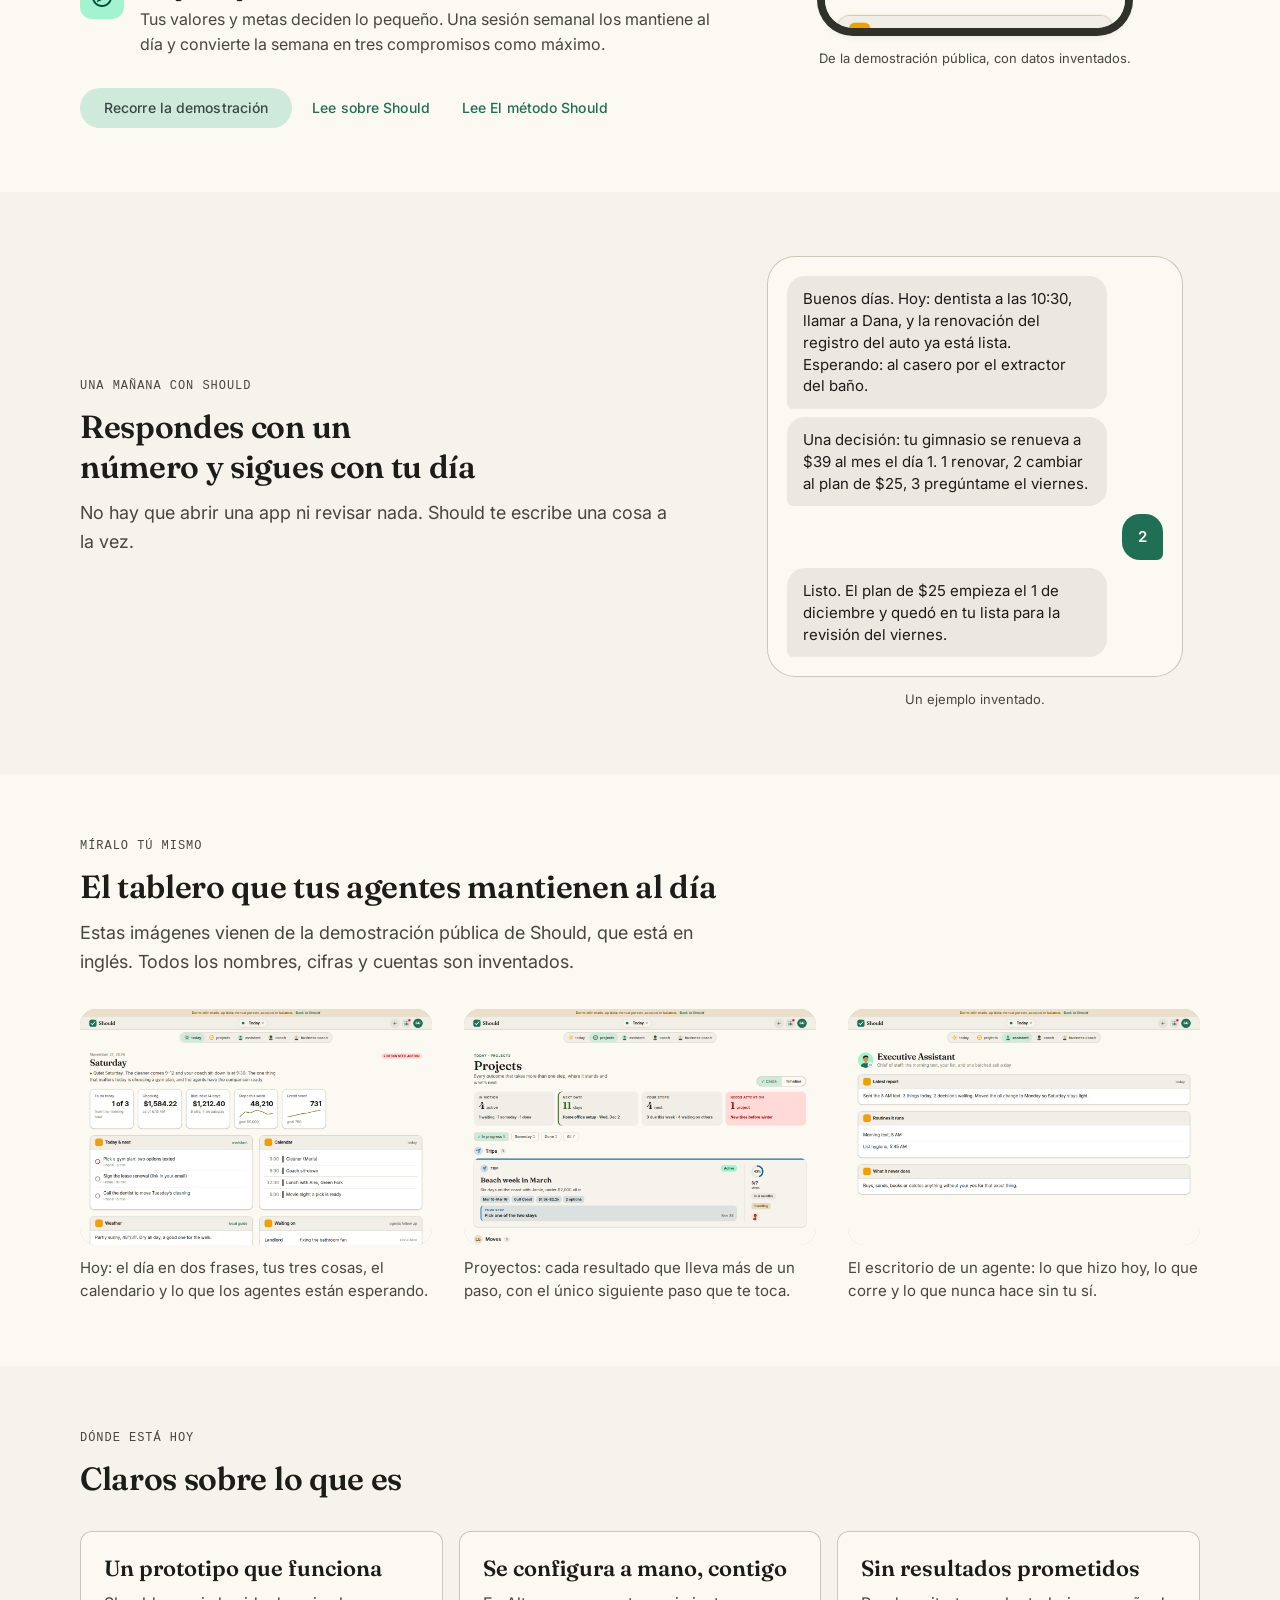
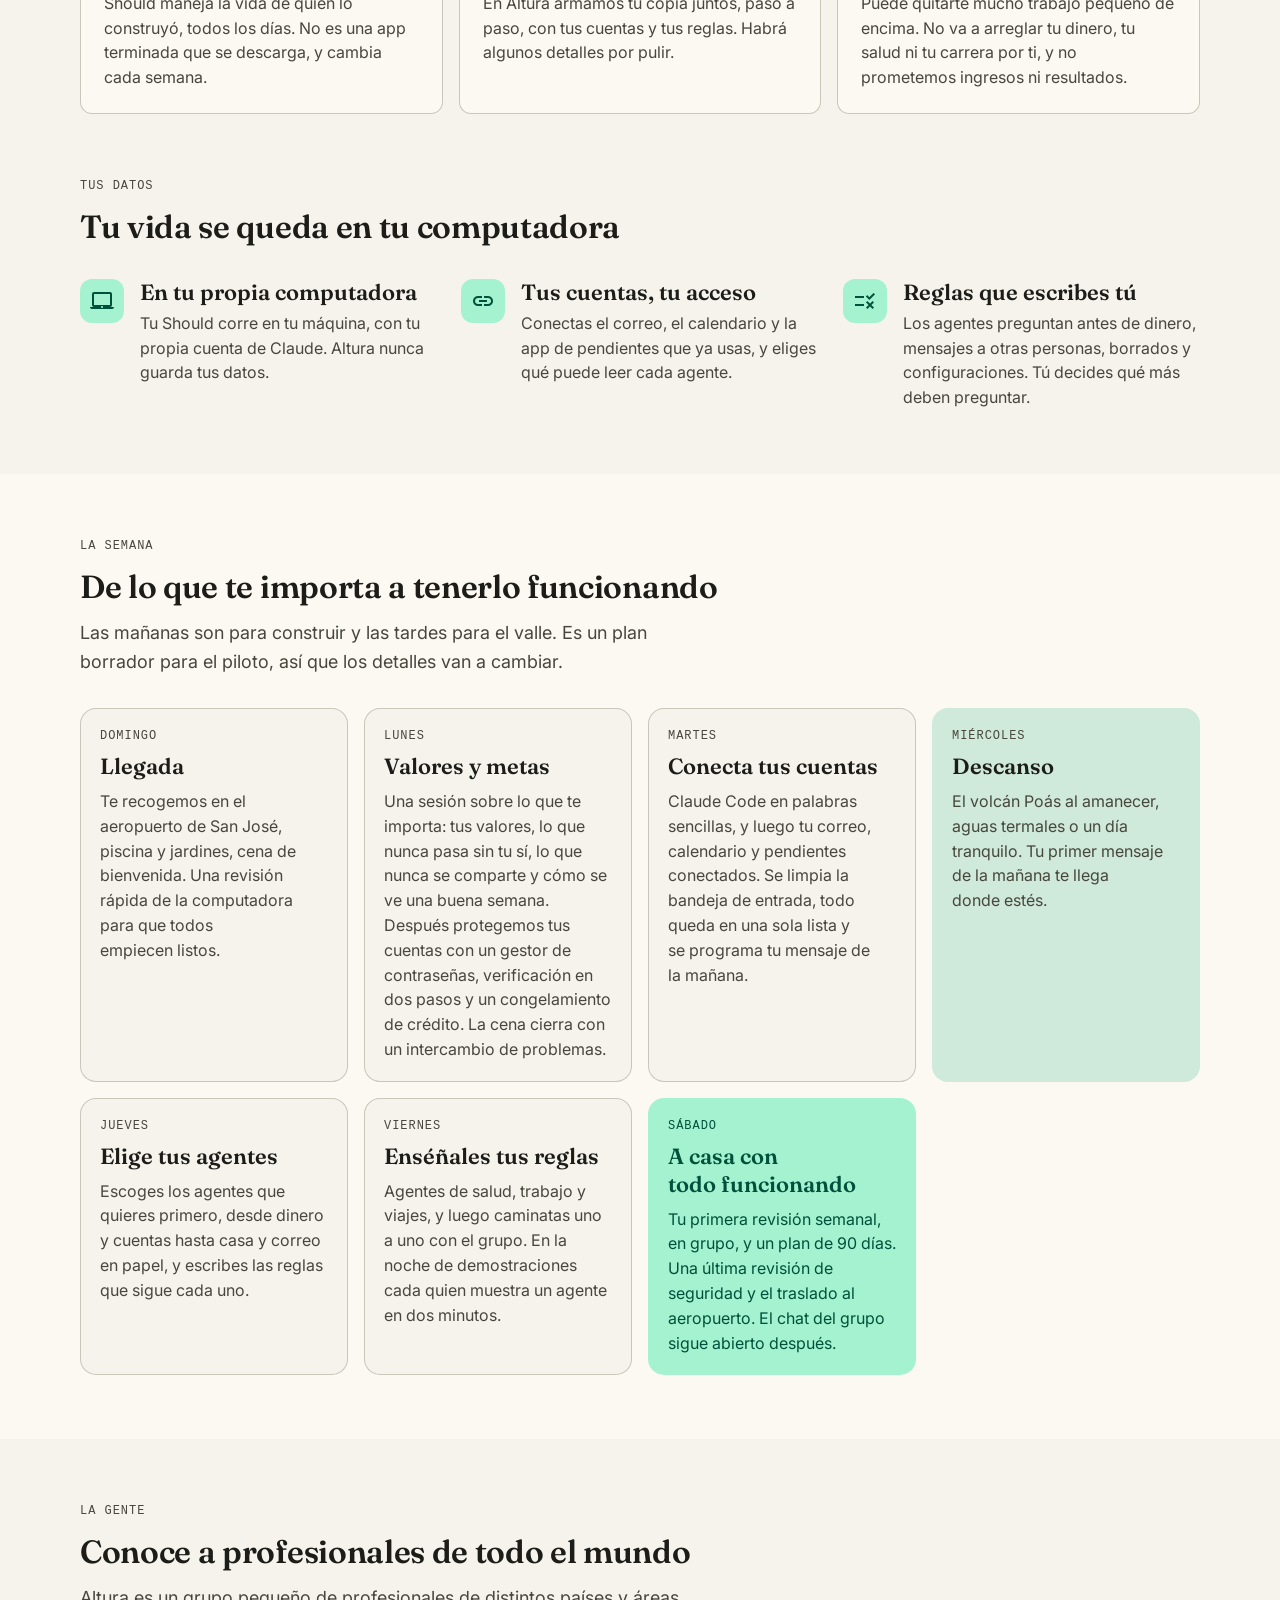
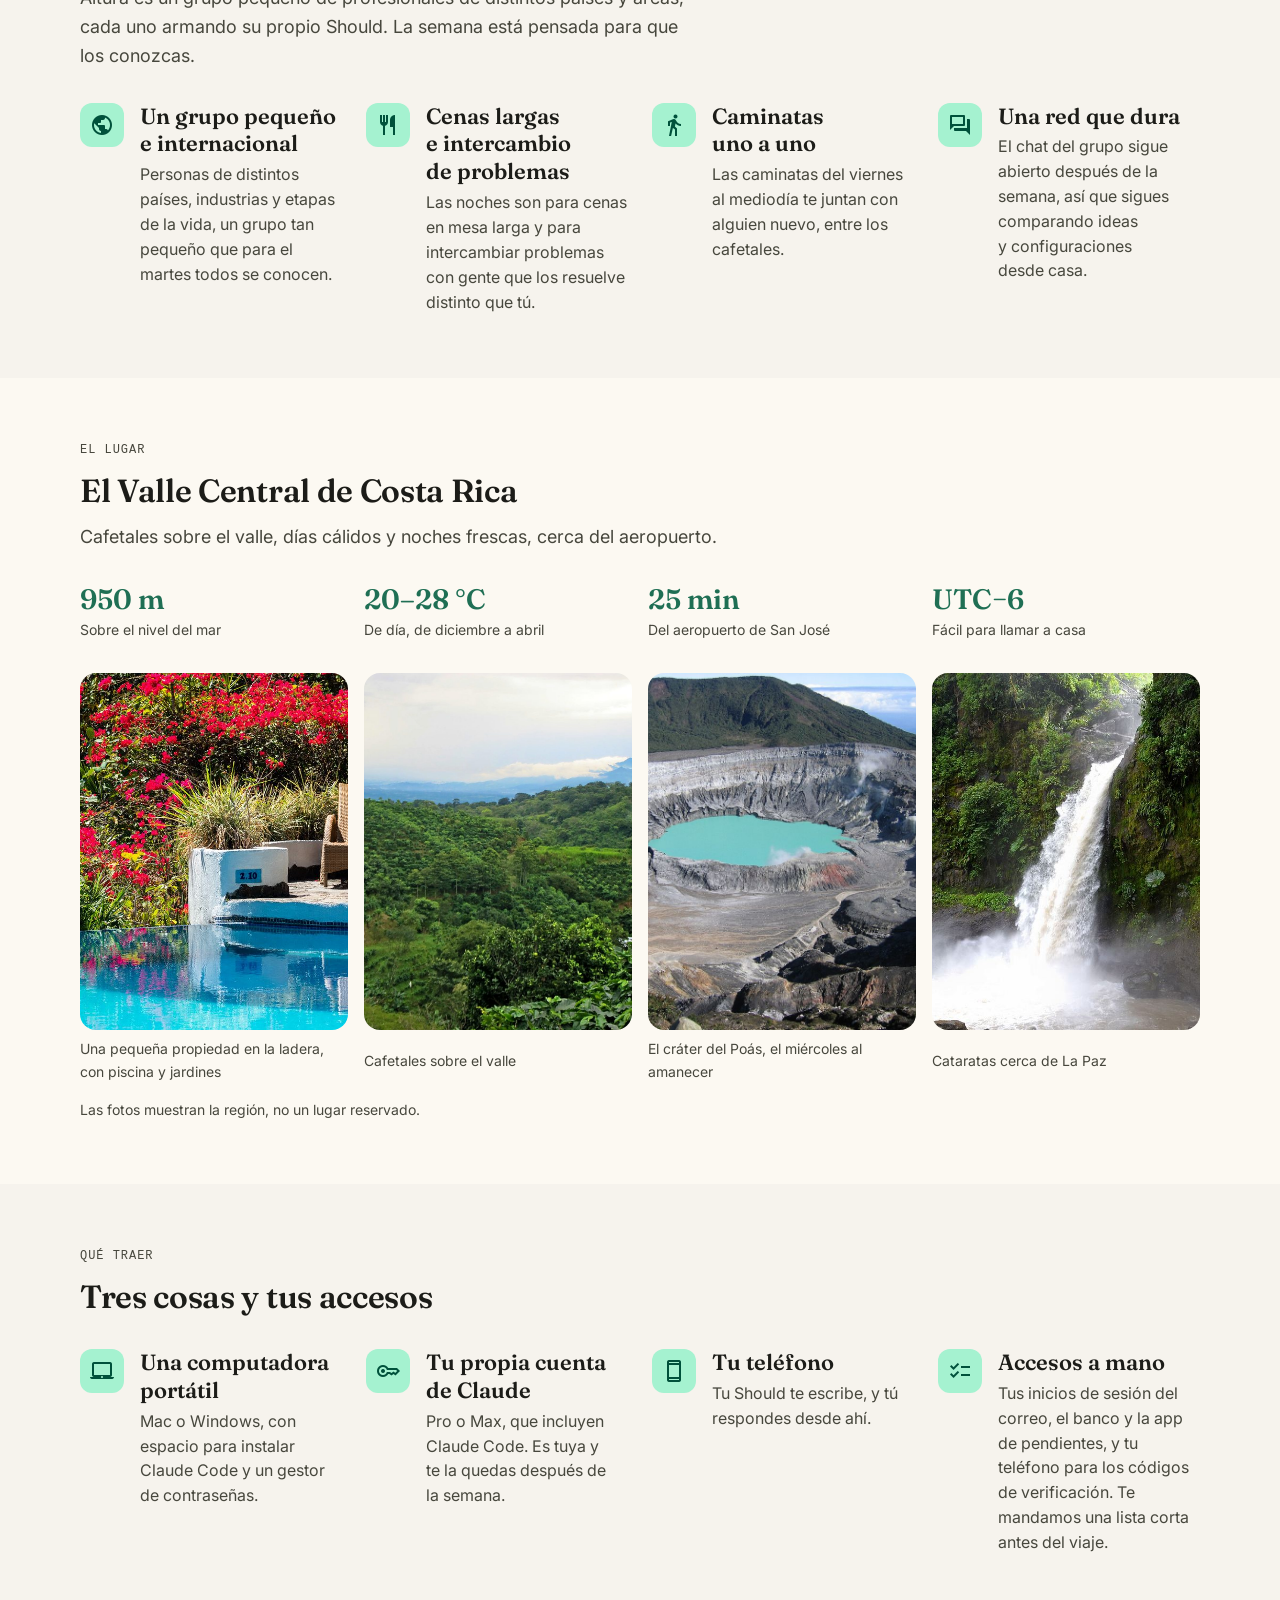
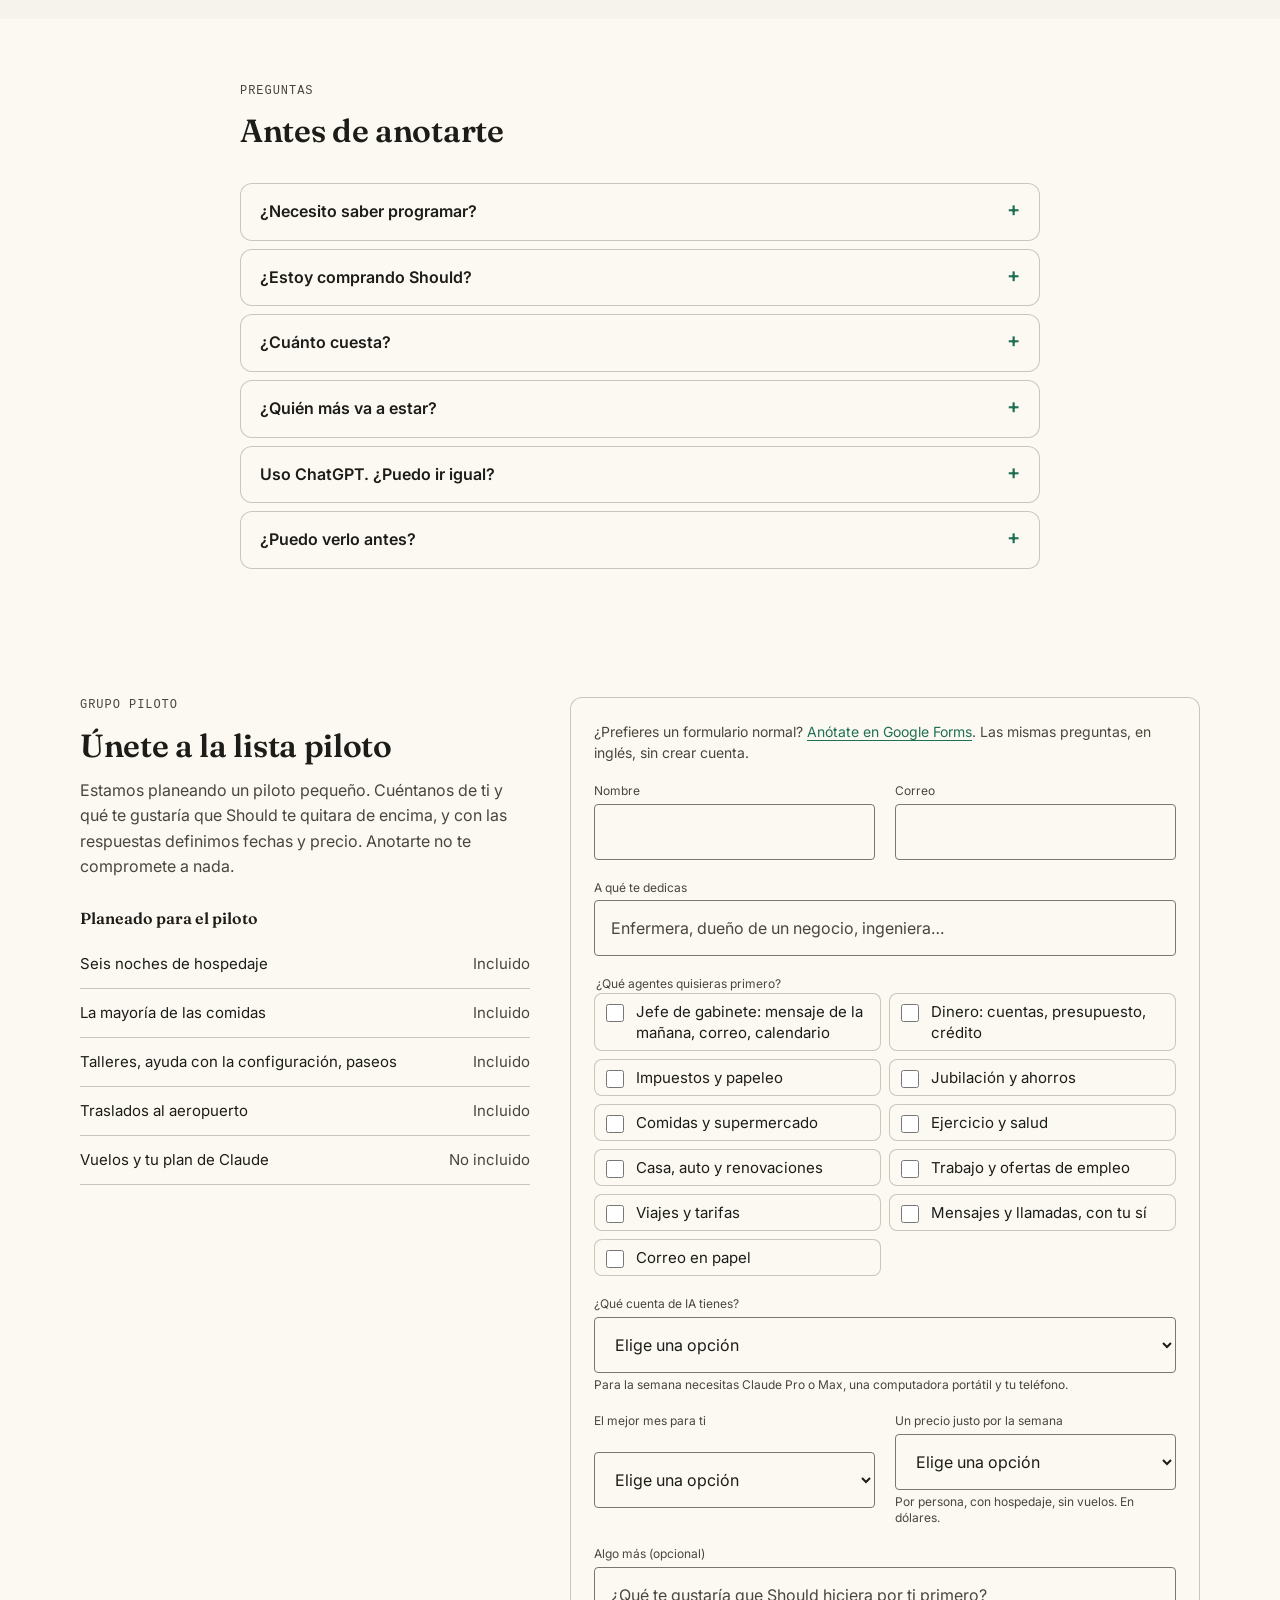
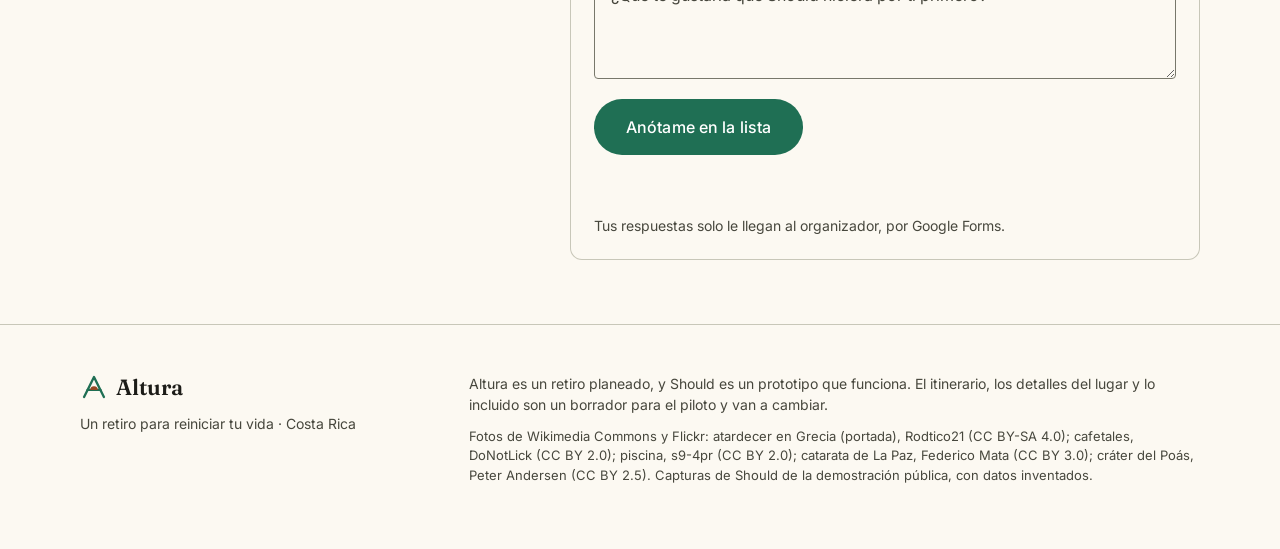
==== commit 2503a8c5: "Altura: Monday sit-down questions and The Should Way ebook link (Product Manager's content pack) Co-" ====
--- a/es/index.html
+++ b/es/index.html
@@ -175,6 +175,7 @@
         <div class="ds-row links">
           <a class="ds-btn tonal" href="https://rodmjay.github.io/should/demo/" rel="noopener">Recorre la demostración</a>
           <a class="ds-btn text" href="https://rodmjay.github.io/should/" rel="noopener">Lee sobre Should</a>
+          <a class="ds-btn text" href="https://rodmjay.github.io/should/ebook/" rel="noopener">Lee El método Should</a>
         </div>
       </div>
       <figure class="phone-shot">
@@ -240,7 +241,7 @@
         <p class="ds-variant lede">Las mañanas son para construir y las tardes para el valle. Es un plan borrador para el piloto, así que los detalles van a cambiar.</p>
       </div>
       <ol class="days">
-        <li class="day d0"><p class="ds-overline">Domingo</p><h3>Llegada</h3><p>Te recogemos en el aeropuerto de San José, piscina y jardines, cena de bienvenida. Una revisión rápida de la computadora para que todos empiecen listos.</p></li><li class="day d1"><p class="ds-overline">Lunes</p><h3>Valores y metas</h3><p>Una sesión sobre lo que te importa: tus valores, algunas metas para el año y cómo se ve lo bueno en cada parte de la vida. Después protegemos tus cuentas con un gestor de contraseñas, verificación en dos pasos y un congelamiento de crédito. La cena cierra con un intercambio de problemas.</p></li><li class="day d2"><p class="ds-overline">Martes</p><h3>Conecta tus cuentas</h3><p>Claude Code en palabras sencillas, y luego tu correo, calendario y pendientes conectados. Se limpia la bandeja de entrada, todo queda en una sola lista y se programa tu mensaje de la mañana.</p></li><li class="day d3"><p class="ds-overline">Miércoles</p><h3>Descanso</h3><p>El volcán Poás al amanecer, aguas termales o un día tranquilo. Tu primer mensaje de la mañana te llega donde estés.</p></li><li class="day d4"><p class="ds-overline">Jueves</p><h3>Elige tus agentes</h3><p>Escoges los agentes que quieres primero, desde dinero y cuentas hasta casa y correo en papel, y escribes las reglas que sigue cada uno.</p></li><li class="day d5"><p class="ds-overline">Viernes</p><h3>Enséñales tus reglas</h3><p>Agentes de salud, trabajo y viajes, y luego caminatas uno a uno con el grupo. En la noche de demostraciones cada quien muestra un agente en dos minutos.</p></li><li class="day d6"><p class="ds-overline">Sábado</p><h3>A casa con todo funcionando</h3><p>Tu primera revisión semanal, en grupo, y un plan de 90 días. Una última revisión de seguridad y el traslado al aeropuerto. El chat del grupo sigue abierto después.</p></li>
+        <li class="day d0"><p class="ds-overline">Domingo</p><h3>Llegada</h3><p>Te recogemos en el aeropuerto de San José, piscina y jardines, cena de bienvenida. Una revisión rápida de la computadora para que todos empiecen listos.</p></li><li class="day d1"><p class="ds-overline">Lunes</p><h3>Valores y metas</h3><p>Una sesión sobre lo que te importa: tus valores, lo que nunca pasa sin tu sí, lo que nunca se comparte y cómo se ve una buena semana. Después protegemos tus cuentas con un gestor de contraseñas, verificación en dos pasos y un congelamiento de crédito. La cena cierra con un intercambio de problemas.</p></li><li class="day d2"><p class="ds-overline">Martes</p><h3>Conecta tus cuentas</h3><p>Claude Code en palabras sencillas, y luego tu correo, calendario y pendientes conectados. Se limpia la bandeja de entrada, todo queda en una sola lista y se programa tu mensaje de la mañana.</p></li><li class="day d3"><p class="ds-overline">Miércoles</p><h3>Descanso</h3><p>El volcán Poás al amanecer, aguas termales o un día tranquilo. Tu primer mensaje de la mañana te llega donde estés.</p></li><li class="day d4"><p class="ds-overline">Jueves</p><h3>Elige tus agentes</h3><p>Escoges los agentes que quieres primero, desde dinero y cuentas hasta casa y correo en papel, y escribes las reglas que sigue cada uno.</p></li><li class="day d5"><p class="ds-overline">Viernes</p><h3>Enséñales tus reglas</h3><p>Agentes de salud, trabajo y viajes, y luego caminatas uno a uno con el grupo. En la noche de demostraciones cada quien muestra un agente en dos minutos.</p></li><li class="day d6"><p class="ds-overline">Sábado</p><h3>A casa con todo funcionando</h3><p>Tu primera revisión semanal, en grupo, y un plan de 90 días. Una última revisión de seguridad y el traslado al aeropuerto. El chat del grupo sigue abierto después.</p></li>
       </ol>
     </div>
   </section>
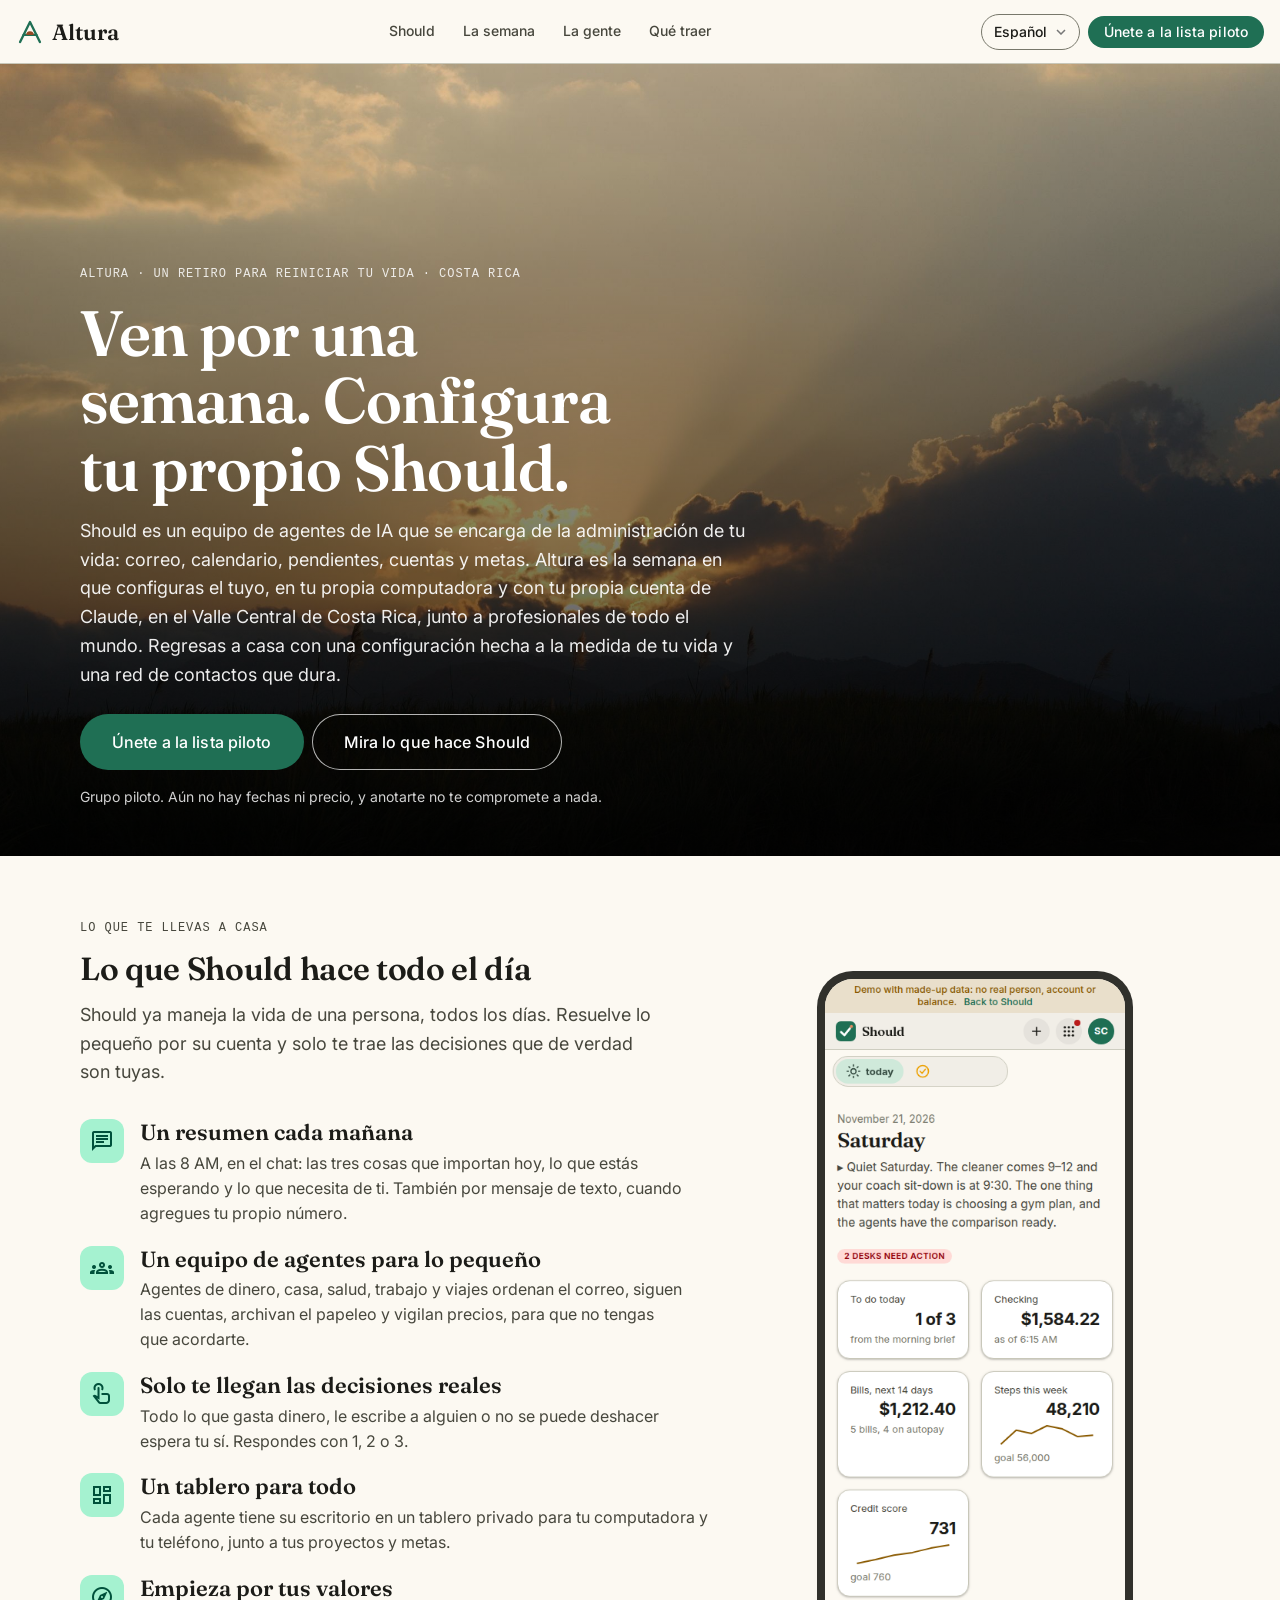
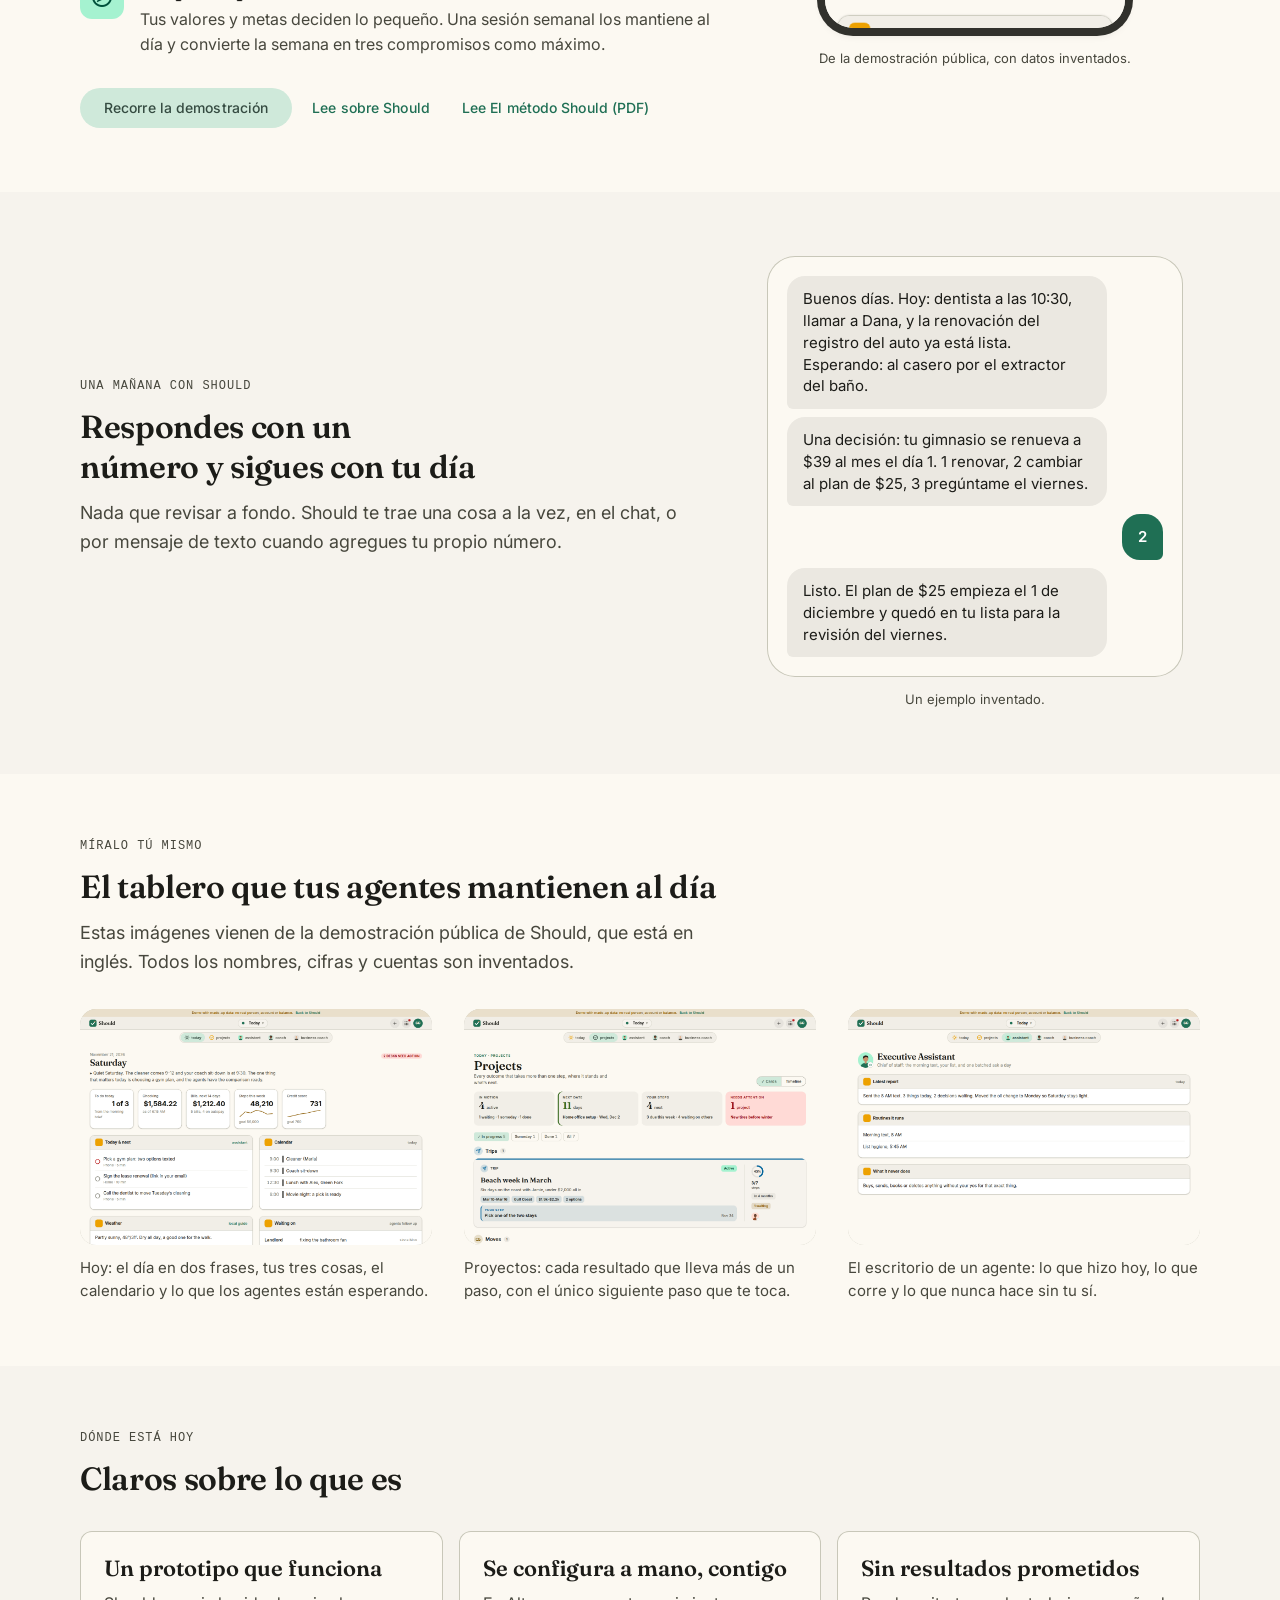
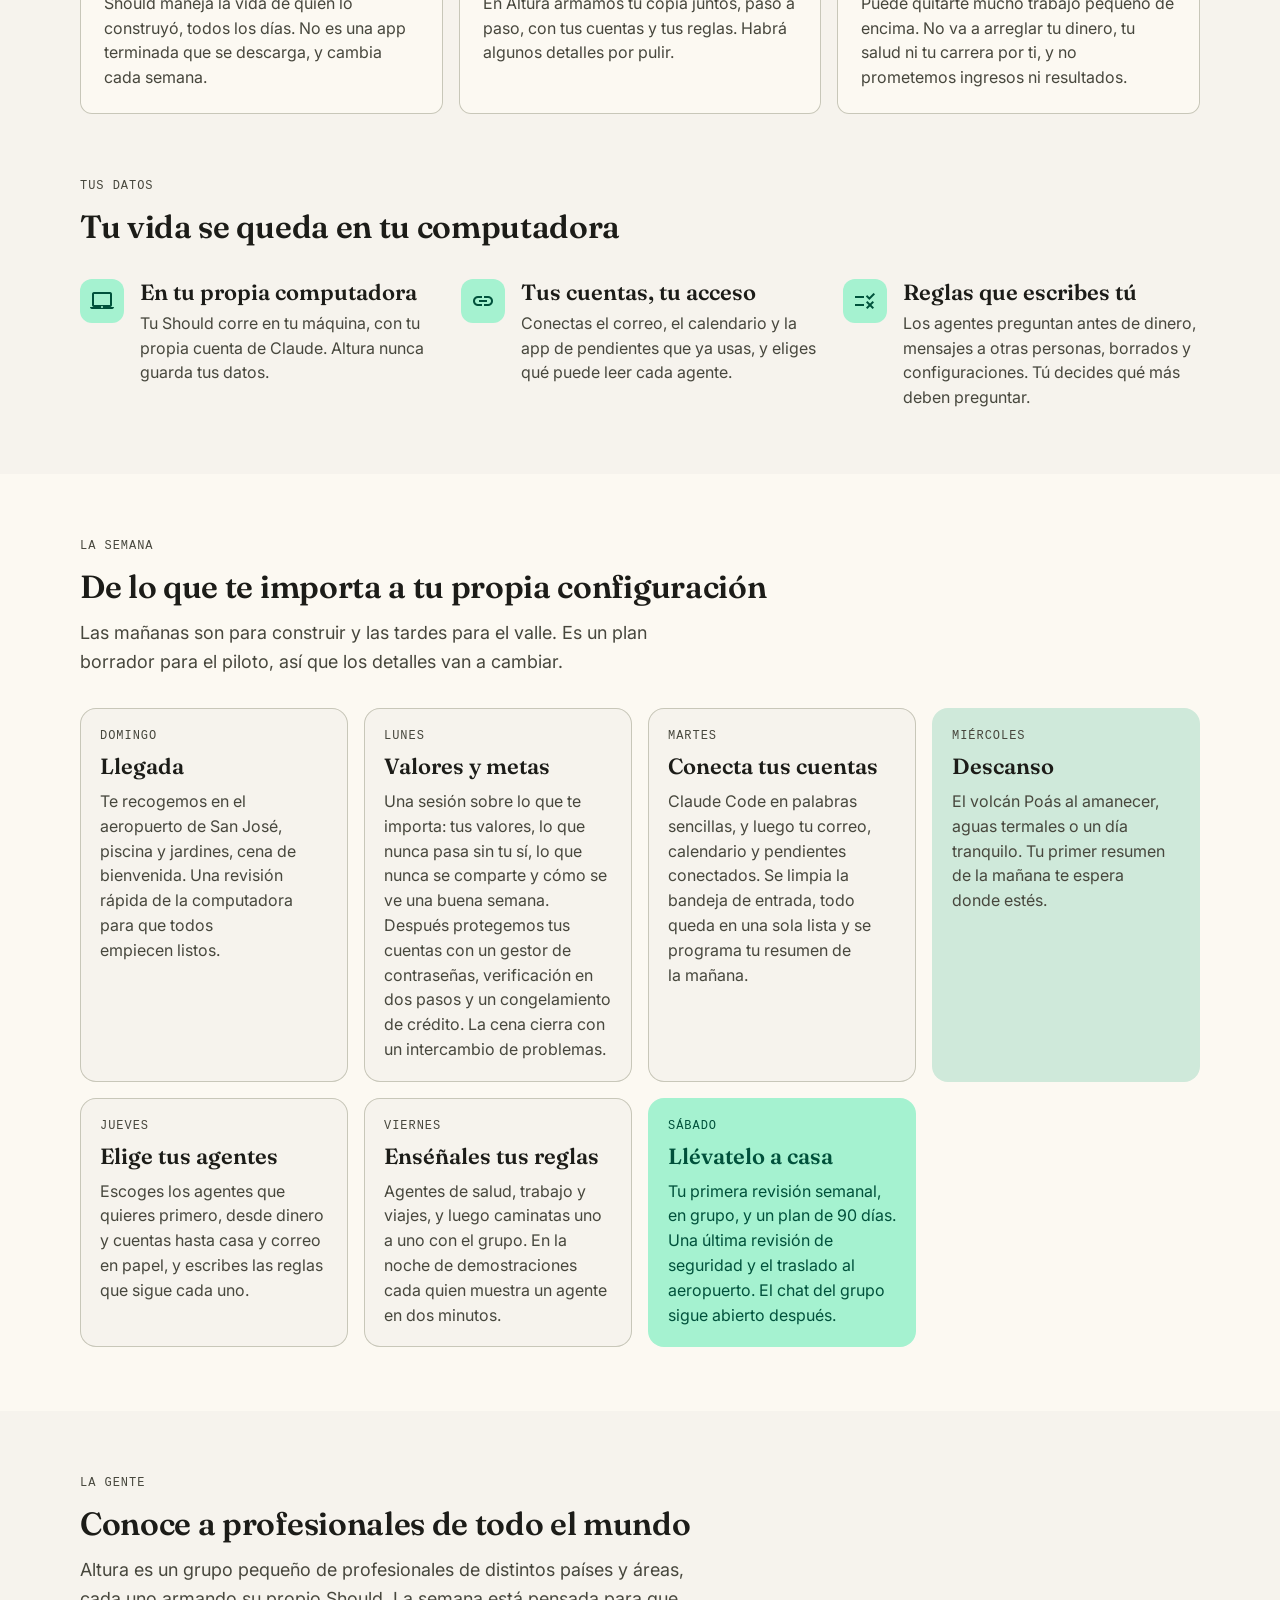
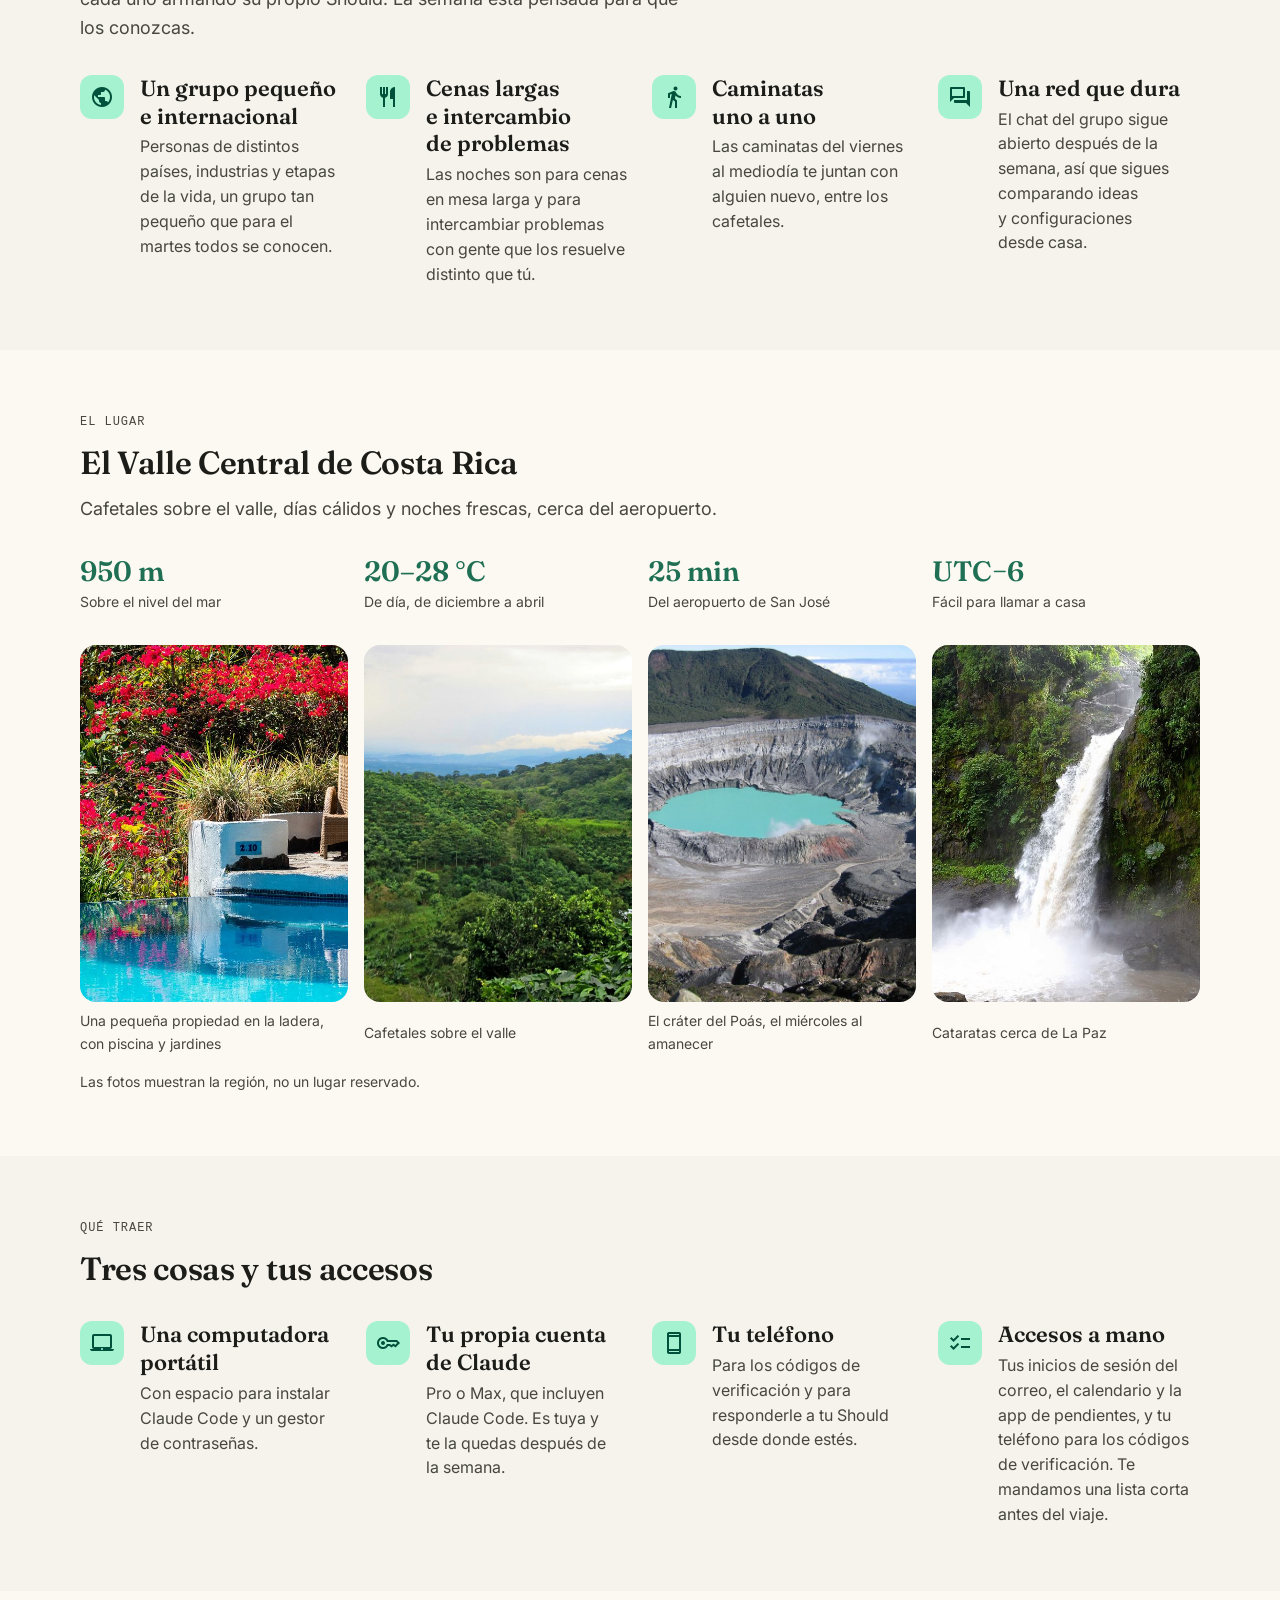
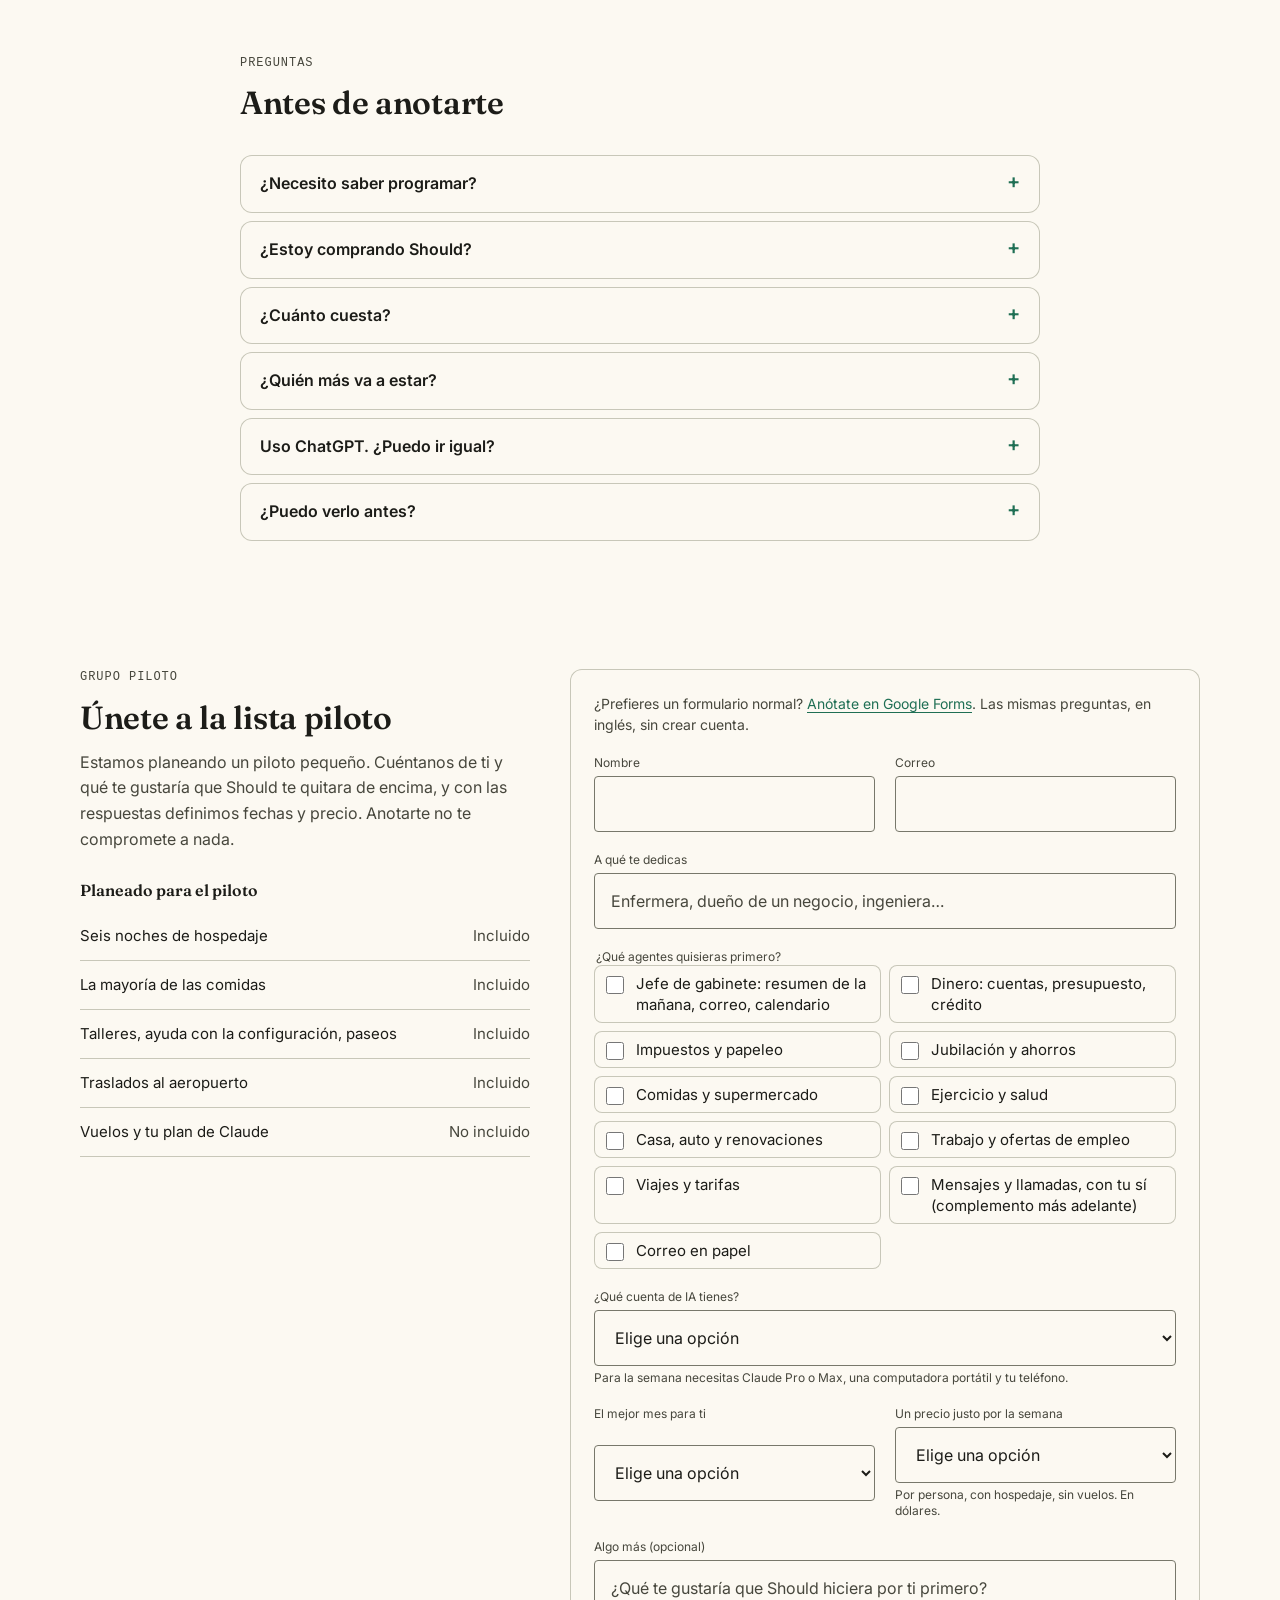
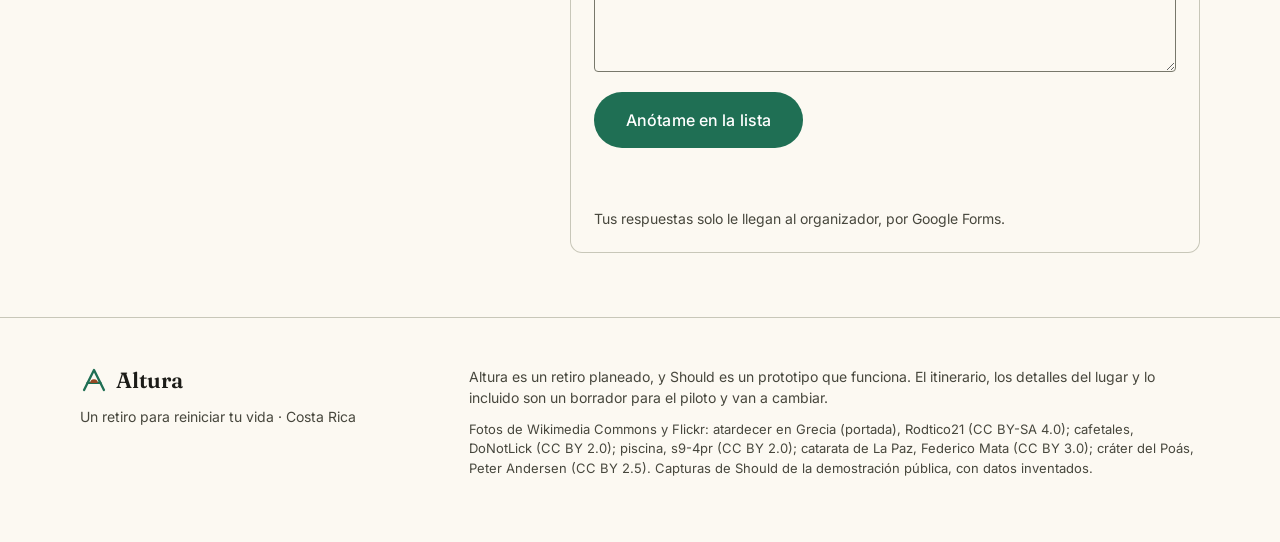
==== commit 33113f06: "Altura: chat first (texting is a later add-on), no TV or platforms, 'set up your own' instead of 'ru" ====
--- a/es/index.html
+++ b/es/index.html
@@ -109,7 +109,7 @@
 
 var want=pickLang();
 try{var u=new URL(location.href),q=u.searchParams.get("lang");if(q==="en"||q==="es"){want=q;localStorage.setItem("ds-lang",q);u.searchParams.delete("lang");history.replaceState(null,"",u)}}catch(e){}if(want!=="es")location.replace("../"+location.search+location.hash);})();</script>
-<title>Altura · Vete de Costa Rica con tu propio Should</title>
+<title>Altura · La semana en que configuras tu propio Should</title>
 <meta name="description" content="Altura es un retiro para reiniciar tu vida en el Valle Central de Costa Rica. En una semana configuras tu propio Should, un equipo de agentes de IA que se encarga de la administración de tu vida, en tu propia computadora y alrededor de tus metas.">
 <meta name="google" content="notranslate">
 <meta name="theme-color" media="(prefers-color-scheme: light)" content="#f6f3ec">
@@ -118,7 +118,7 @@
 <link rel="alternate" hreflang="en" href="https://rodmjay.github.io/altura/">
 <link rel="alternate" hreflang="es-419" href="https://rodmjay.github.io/altura/es/">
 <link rel="alternate" hreflang="x-default" href="https://rodmjay.github.io/altura/">
-<meta property="og:title" content="Altura · Vete de Costa Rica con tu propio Should">
+<meta property="og:title" content="Altura · La semana en que configuras tu propio Should">
 <meta property="og:description" content="Altura es un retiro para reiniciar tu vida en el Valle Central de Costa Rica. En una semana configuras tu propio Should, un equipo de agentes de IA que se encarga de la administración de tu vida, en tu propia computadora y alrededor de tus metas.">
 <meta property="og:type" content="website">
 <meta property="og:url" content="https://rodmjay.github.io/altura/es/">
@@ -151,8 +151,8 @@
     <img class="hero-img" src="../img/hero-grecia-sunset.jpg" alt="Atardecer entre las nubes sobre las colinas de Grecia, en el Valle Central de Costa Rica" fetchpriority="high">
     <div class="hero-copy ds-container">
       <p class="ds-overline">Altura · un retiro para reiniciar tu vida · Costa Rica</p>
-      <h1>Ven por una semana. Vete con tu propio Should.</h1>
-      <p class="lede">Should es un equipo de agentes de IA que se encarga de la administración de tu vida: correo, calendario, pendientes, cuentas y metas. En Altura pasas una semana en el Valle Central de Costa Rica configurando el tuyo, en tu propia computadora, junto a profesionales de todo el mundo. Regresas a casa con él funcionando y con una red de contactos que dura.</p>
+      <h1>Ven por una semana. Configura tu propio Should.</h1>
+      <p class="lede">Should es un equipo de agentes de IA que se encarga de la administración de tu vida: correo, calendario, pendientes, cuentas y metas. Altura es la semana en que configuras el tuyo, en tu propia computadora y con tu propia cuenta de Claude, en el Valle Central de Costa Rica, junto a profesionales de todo el mundo. Regresas a casa con una configuración hecha a la medida de tu vida y una red de contactos que dura.</p>
       <div class="ds-row ctas">
         <a class="ds-btn lg" href="#join">Únete a la lista piloto</a>
         <a class="ds-btn outlined lg on-photo" href="#should">Mira lo que hace Should</a>
@@ -170,12 +170,12 @@
           <p class="ds-variant lede">Should ya maneja la vida de una persona, todos los días. Resuelve lo pequeño por su cuenta y solo te trae las decisiones que de verdad son tuyas.</p>
         </div>
         <ul class="points">
-          <li><span class="ico" aria-hidden="true">sms</span><div><h3>Un mensaje cada mañana</h3><p>A las 8 AM: las tres cosas que importan hoy, lo que estás esperando y lo que necesita de ti. Nada más.</p></div></li><li><span class="ico" aria-hidden="true">groups</span><div><h3>Un equipo de agentes para lo pequeño</h3><p>Agentes de dinero, casa, salud, trabajo y viajes ordenan el correo, siguen las cuentas, archivan el papeleo y vigilan precios, para que no tengas que acordarte.</p></div></li><li><span class="ico" aria-hidden="true">touch_app</span><div><h3>Solo te llegan las decisiones reales</h3><p>Todo lo que gasta dinero, le escribe a alguien o no se puede deshacer espera tu sí. Respondes con 1, 2 o 3 desde tu teléfono.</p></div></li><li><span class="ico" aria-hidden="true">dashboard</span><div><h3>Un tablero para todo</h3><p>Cada agente tiene su escritorio en un tablero privado para tu computadora y tu teléfono, junto a tus proyectos y metas. También puede verse en la tele de tu casa.</p></div></li><li><span class="ico" aria-hidden="true">explore</span><div><h3>Empieza por tus valores</h3><p>Tus valores y metas deciden lo pequeño. Una sesión semanal los mantiene al día y convierte la semana en tres compromisos como máximo.</p></div></li>
+          <li><span class="ico" aria-hidden="true">chat</span><div><h3>Un resumen cada mañana</h3><p>A las 8 AM, en el chat: las tres cosas que importan hoy, lo que estás esperando y lo que necesita de ti. También por mensaje de texto, cuando agregues tu propio número.</p></div></li><li><span class="ico" aria-hidden="true">groups</span><div><h3>Un equipo de agentes para lo pequeño</h3><p>Agentes de dinero, casa, salud, trabajo y viajes ordenan el correo, siguen las cuentas, archivan el papeleo y vigilan precios, para que no tengas que acordarte.</p></div></li><li><span class="ico" aria-hidden="true">touch_app</span><div><h3>Solo te llegan las decisiones reales</h3><p>Todo lo que gasta dinero, le escribe a alguien o no se puede deshacer espera tu sí. Respondes con 1, 2 o 3.</p></div></li><li><span class="ico" aria-hidden="true">dashboard</span><div><h3>Un tablero para todo</h3><p>Cada agente tiene su escritorio en un tablero privado para tu computadora y tu teléfono, junto a tus proyectos y metas.</p></div></li><li><span class="ico" aria-hidden="true">explore</span><div><h3>Empieza por tus valores</h3><p>Tus valores y metas deciden lo pequeño. Una sesión semanal los mantiene al día y convierte la semana en tres compromisos como máximo.</p></div></li>
         </ul>
         <div class="ds-row links">
           <a class="ds-btn tonal" href="https://rodmjay.github.io/should/demo/" rel="noopener">Recorre la demostración</a>
           <a class="ds-btn text" href="https://rodmjay.github.io/should/" rel="noopener">Lee sobre Should</a>
-          <a class="ds-btn text" href="https://rodmjay.github.io/should/ebook/" rel="noopener">Lee El método Should</a>
+          <a class="ds-btn text" href="https://rodmjay.github.io/should/ebook/should-way.es.pdf" rel="noopener">Lee El método Should (PDF)</a>
         </div>
       </div>
       <figure class="phone-shot">
@@ -190,9 +190,9 @@
       <div class="head">
         <p class="ds-overline">Una mañana con Should</p>
         <h2>Respondes con un número y sigues con tu día</h2>
-        <p class="ds-variant lede">No hay que abrir una app ni revisar nada. Should te escribe una cosa a la vez.</p>
-      </div>
-      <figure class="chat" aria-label="Ejemplo de conversación por mensaje">
+        <p class="ds-variant lede">Nada que revisar a fondo. Should te trae una cosa a la vez, en el chat, o por mensaje de texto cuando agregues tu propio número.</p>
+      </div>
+      <figure class="chat" aria-label="Ejemplo de conversación">
         <ol>
           <li class="msg in">Buenos días. Hoy: dentista a las 10:30, llamar a Dana, y la renovación del registro del auto ya está lista. Esperando: al casero por el extractor del baño.</li><li class="msg in">Una decisión: tu gimnasio se renueva a $39 al mes el día 1. 1 renovar, 2 cambiar al plan de $25, 3 pregúntame el viernes.</li><li class="msg out">2</li><li class="msg in">Listo. El plan de $25 empieza el 1 de diciembre y quedó en tu lista para la revisión del viernes.</li>
         </ol>
@@ -237,11 +237,11 @@
     <div class="ds-container">
       <div class="head">
         <p class="ds-overline">La semana</p>
-        <h2>De lo que te importa a tenerlo funcionando</h2>
+        <h2>De lo que te importa a tu propia configuración</h2>
         <p class="ds-variant lede">Las mañanas son para construir y las tardes para el valle. Es un plan borrador para el piloto, así que los detalles van a cambiar.</p>
       </div>
       <ol class="days">
-        <li class="day d0"><p class="ds-overline">Domingo</p><h3>Llegada</h3><p>Te recogemos en el aeropuerto de San José, piscina y jardines, cena de bienvenida. Una revisión rápida de la computadora para que todos empiecen listos.</p></li><li class="day d1"><p class="ds-overline">Lunes</p><h3>Valores y metas</h3><p>Una sesión sobre lo que te importa: tus valores, lo que nunca pasa sin tu sí, lo que nunca se comparte y cómo se ve una buena semana. Después protegemos tus cuentas con un gestor de contraseñas, verificación en dos pasos y un congelamiento de crédito. La cena cierra con un intercambio de problemas.</p></li><li class="day d2"><p class="ds-overline">Martes</p><h3>Conecta tus cuentas</h3><p>Claude Code en palabras sencillas, y luego tu correo, calendario y pendientes conectados. Se limpia la bandeja de entrada, todo queda en una sola lista y se programa tu mensaje de la mañana.</p></li><li class="day d3"><p class="ds-overline">Miércoles</p><h3>Descanso</h3><p>El volcán Poás al amanecer, aguas termales o un día tranquilo. Tu primer mensaje de la mañana te llega donde estés.</p></li><li class="day d4"><p class="ds-overline">Jueves</p><h3>Elige tus agentes</h3><p>Escoges los agentes que quieres primero, desde dinero y cuentas hasta casa y correo en papel, y escribes las reglas que sigue cada uno.</p></li><li class="day d5"><p class="ds-overline">Viernes</p><h3>Enséñales tus reglas</h3><p>Agentes de salud, trabajo y viajes, y luego caminatas uno a uno con el grupo. En la noche de demostraciones cada quien muestra un agente en dos minutos.</p></li><li class="day d6"><p class="ds-overline">Sábado</p><h3>A casa con todo funcionando</h3><p>Tu primera revisión semanal, en grupo, y un plan de 90 días. Una última revisión de seguridad y el traslado al aeropuerto. El chat del grupo sigue abierto después.</p></li>
+        <li class="day d0"><p class="ds-overline">Domingo</p><h3>Llegada</h3><p>Te recogemos en el aeropuerto de San José, piscina y jardines, cena de bienvenida. Una revisión rápida de la computadora para que todos empiecen listos.</p></li><li class="day d1"><p class="ds-overline">Lunes</p><h3>Valores y metas</h3><p>Una sesión sobre lo que te importa: tus valores, lo que nunca pasa sin tu sí, lo que nunca se comparte y cómo se ve una buena semana. Después protegemos tus cuentas con un gestor de contraseñas, verificación en dos pasos y un congelamiento de crédito. La cena cierra con un intercambio de problemas.</p></li><li class="day d2"><p class="ds-overline">Martes</p><h3>Conecta tus cuentas</h3><p>Claude Code en palabras sencillas, y luego tu correo, calendario y pendientes conectados. Se limpia la bandeja de entrada, todo queda en una sola lista y se programa tu resumen de la mañana.</p></li><li class="day d3"><p class="ds-overline">Miércoles</p><h3>Descanso</h3><p>El volcán Poás al amanecer, aguas termales o un día tranquilo. Tu primer resumen de la mañana te espera donde estés.</p></li><li class="day d4"><p class="ds-overline">Jueves</p><h3>Elige tus agentes</h3><p>Escoges los agentes que quieres primero, desde dinero y cuentas hasta casa y correo en papel, y escribes las reglas que sigue cada uno.</p></li><li class="day d5"><p class="ds-overline">Viernes</p><h3>Enséñales tus reglas</h3><p>Agentes de salud, trabajo y viajes, y luego caminatas uno a uno con el grupo. En la noche de demostraciones cada quien muestra un agente en dos minutos.</p></li><li class="day d6"><p class="ds-overline">Sábado</p><h3>Llévatelo a casa</h3><p>Tu primera revisión semanal, en grupo, y un plan de 90 días. Una última revisión de seguridad y el traslado al aeropuerto. El chat del grupo sigue abierto después.</p></li>
       </ol>
     </div>
   </section>
@@ -283,7 +283,7 @@
         <h2>Tres cosas y tus accesos</h2>
       </div>
       <ul class="points cols four">
-        <li><span class="ico" aria-hidden="true">laptop_mac</span><div><h3>Una computadora portátil</h3><p>Mac o Windows, con espacio para instalar Claude Code y un gestor de contraseñas.</p></div></li><li><span class="ico" aria-hidden="true">key</span><div><h3>Tu propia cuenta de Claude</h3><p>Pro o Max, que incluyen Claude Code. Es tuya y te la quedas después de la semana.</p></div></li><li><span class="ico" aria-hidden="true">smartphone</span><div><h3>Tu teléfono</h3><p>Tu Should te escribe, y tú respondes desde ahí.</p></div></li><li><span class="ico" aria-hidden="true">checklist</span><div><h3>Accesos a mano</h3><p>Tus inicios de sesión del correo, el banco y la app de pendientes, y tu teléfono para los códigos de verificación. Te mandamos una lista corta antes del viaje.</p></div></li>
+        <li><span class="ico" aria-hidden="true">laptop_mac</span><div><h3>Una computadora portátil</h3><p>Con espacio para instalar Claude Code y un gestor de contraseñas.</p></div></li><li><span class="ico" aria-hidden="true">key</span><div><h3>Tu propia cuenta de Claude</h3><p>Pro o Max, que incluyen Claude Code. Es tuya y te la quedas después de la semana.</p></div></li><li><span class="ico" aria-hidden="true">smartphone</span><div><h3>Tu teléfono</h3><p>Para los códigos de verificación y para responderle a tu Should desde donde estés.</p></div></li><li><span class="ico" aria-hidden="true">checklist</span><div><h3>Accesos a mano</h3><p>Tus inicios de sesión del correo, el calendario y la app de pendientes, y tu teléfono para los códigos de verificación. Te mandamos una lista corta antes del viaje.</p></div></li>
       </ul>
     </div>
   </section>
@@ -322,7 +322,7 @@
           <fieldset class="agents">
             <legend class="ds-field-label">¿Qué agentes quisieras primero?</legend>
             <div class="checks">
-              <label class="check"><input type="checkbox" name="goals" value="Chief of staff"><span>Jefe de gabinete: mensaje de la mañana, correo, calendario</span></label><label class="check"><input type="checkbox" name="goals" value="Financial advisor"><span>Dinero: cuentas, presupuesto, crédito</span></label><label class="check"><input type="checkbox" name="goals" value="Tax guy"><span>Impuestos y papeleo</span></label><label class="check"><input type="checkbox" name="goals" value="Retirement planner"><span>Jubilación y ahorros</span></label><label class="check"><input type="checkbox" name="goals" value="Nutrition specialist"><span>Comidas y supermercado</span></label><label class="check"><input type="checkbox" name="goals" value="Personal trainer"><span>Ejercicio y salud</span></label><label class="check"><input type="checkbox" name="goals" value="House manager"><span>Casa, auto y renovaciones</span></label><label class="check"><input type="checkbox" name="goals" value="Career coach"><span>Trabajo y ofertas de empleo</span></label><label class="check"><input type="checkbox" name="goals" value="Travel agent"><span>Viajes y tarifas</span></label><label class="check"><input type="checkbox" name="goals" value="Receptionist"><span>Mensajes y llamadas, con tu sí</span></label><label class="check"><input type="checkbox" name="goals" value="Mail clerk"><span>Correo en papel</span></label>
+              <label class="check"><input type="checkbox" name="goals" value="Chief of staff"><span>Jefe de gabinete: resumen de la mañana, correo, calendario</span></label><label class="check"><input type="checkbox" name="goals" value="Financial advisor"><span>Dinero: cuentas, presupuesto, crédito</span></label><label class="check"><input type="checkbox" name="goals" value="Tax guy"><span>Impuestos y papeleo</span></label><label class="check"><input type="checkbox" name="goals" value="Retirement planner"><span>Jubilación y ahorros</span></label><label class="check"><input type="checkbox" name="goals" value="Nutrition specialist"><span>Comidas y supermercado</span></label><label class="check"><input type="checkbox" name="goals" value="Personal trainer"><span>Ejercicio y salud</span></label><label class="check"><input type="checkbox" name="goals" value="House manager"><span>Casa, auto y renovaciones</span></label><label class="check"><input type="checkbox" name="goals" value="Career coach"><span>Trabajo y ofertas de empleo</span></label><label class="check"><input type="checkbox" name="goals" value="Travel agent"><span>Viajes y tarifas</span></label><label class="check"><input type="checkbox" name="goals" value="Receptionist"><span>Mensajes y llamadas, con tu sí (complemento más adelante)</span></label><label class="check"><input type="checkbox" name="goals" value="Mail clerk"><span>Correo en papel</span></label>
             </div>
           </fieldset>
           <label class="ds-field"><span class="ds-field-label">¿Qué cuenta de IA tienes?</span>
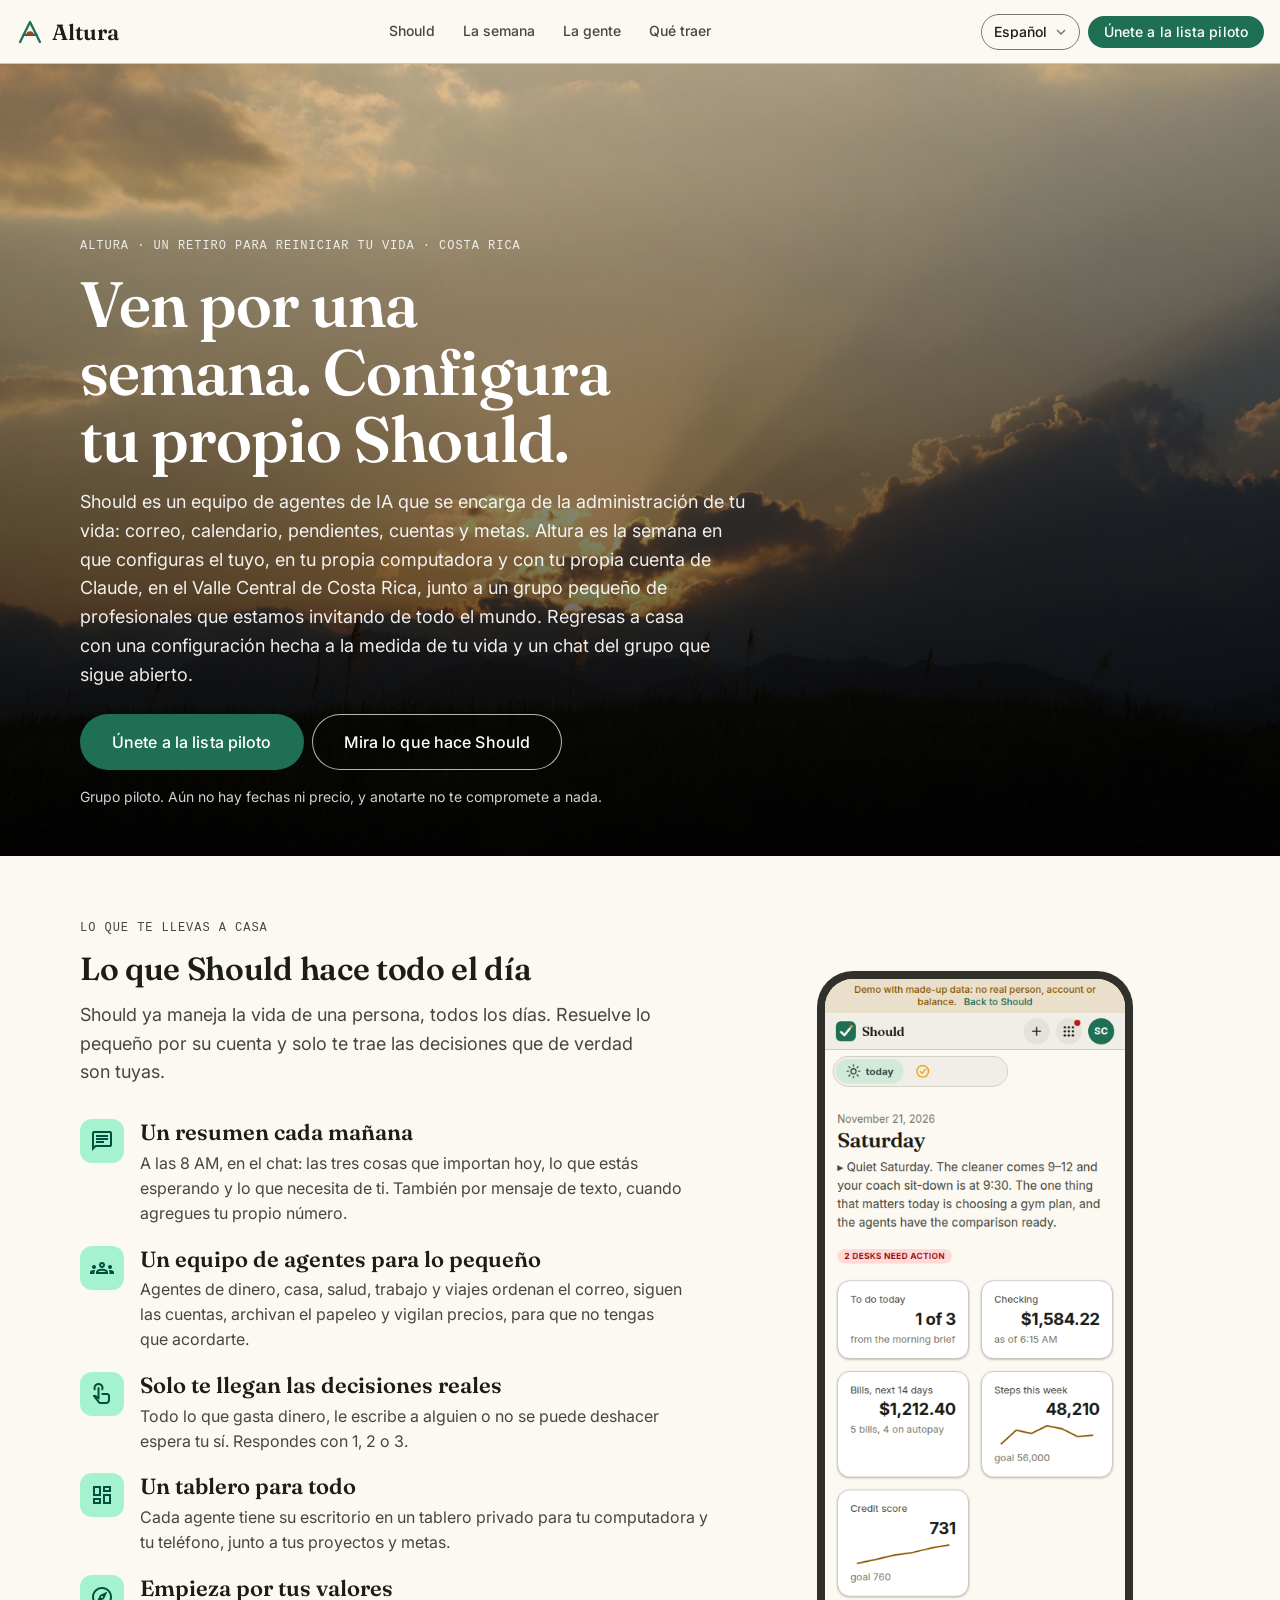
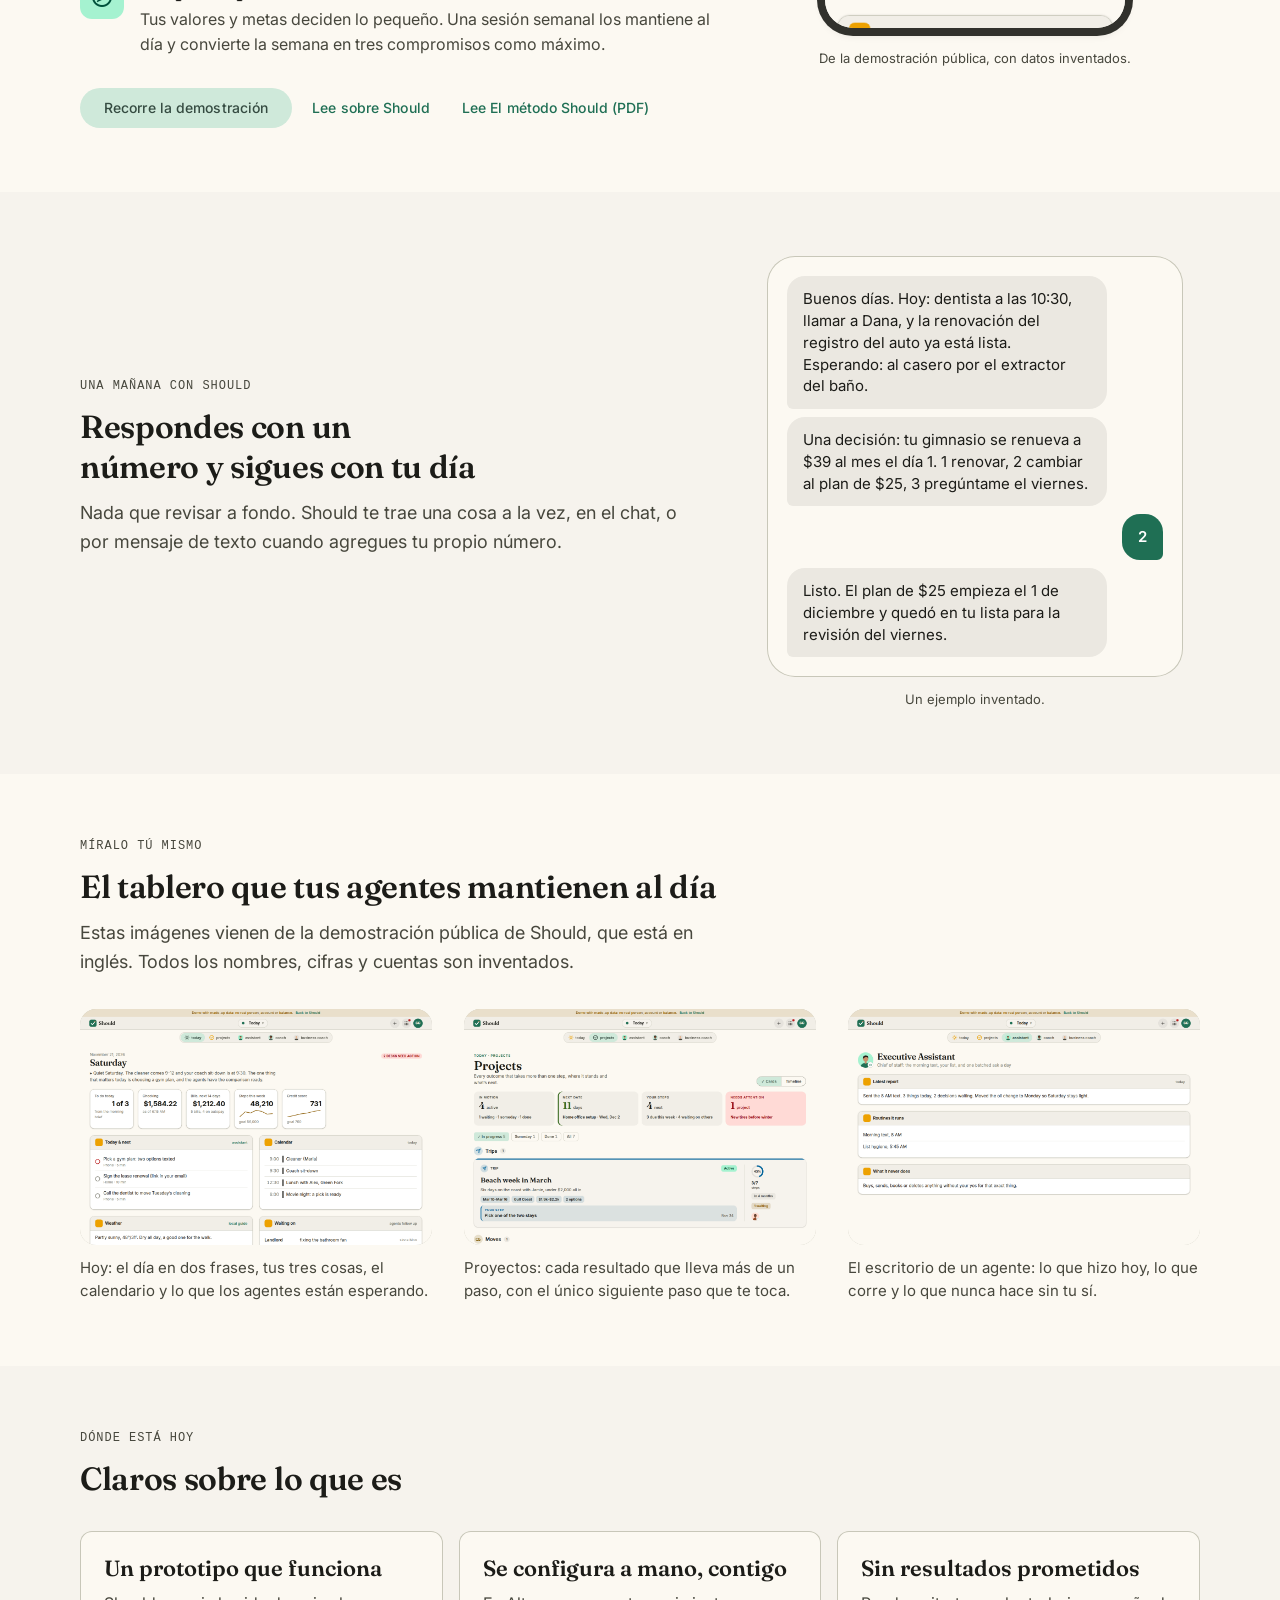
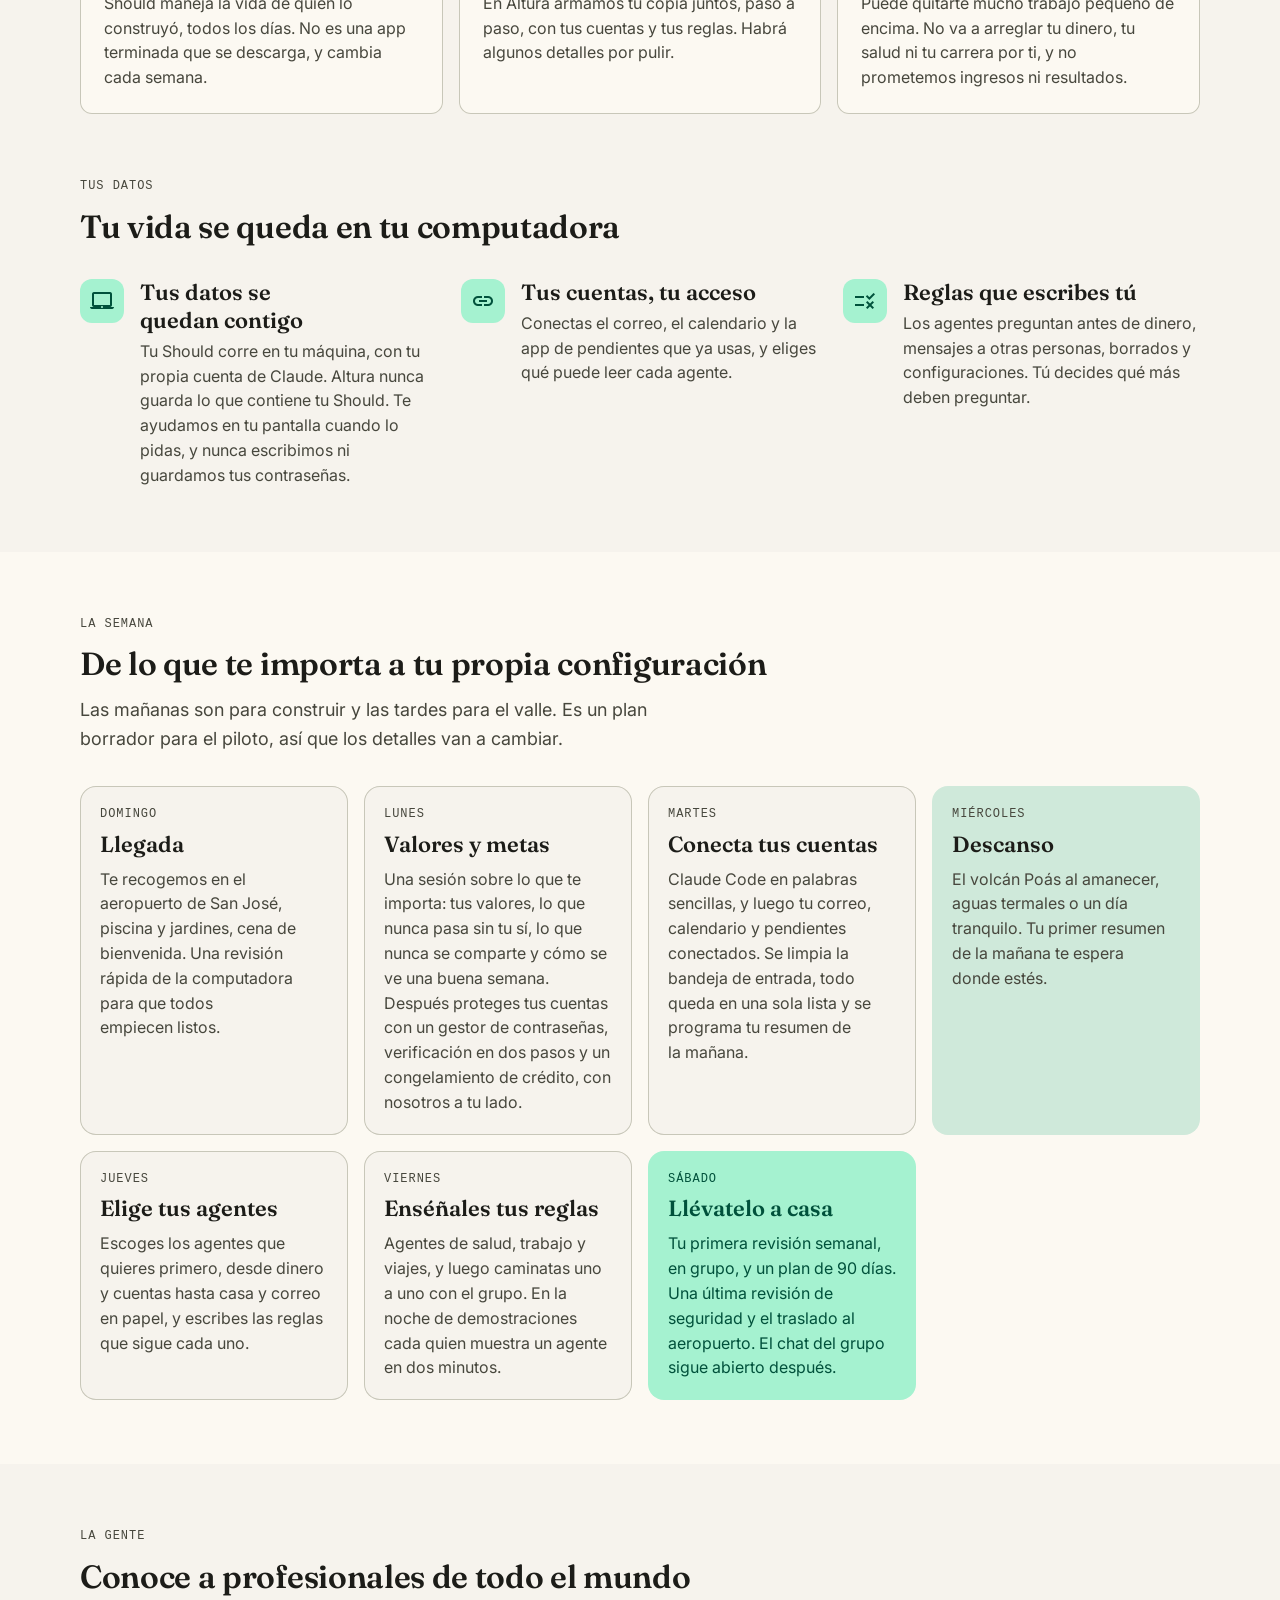
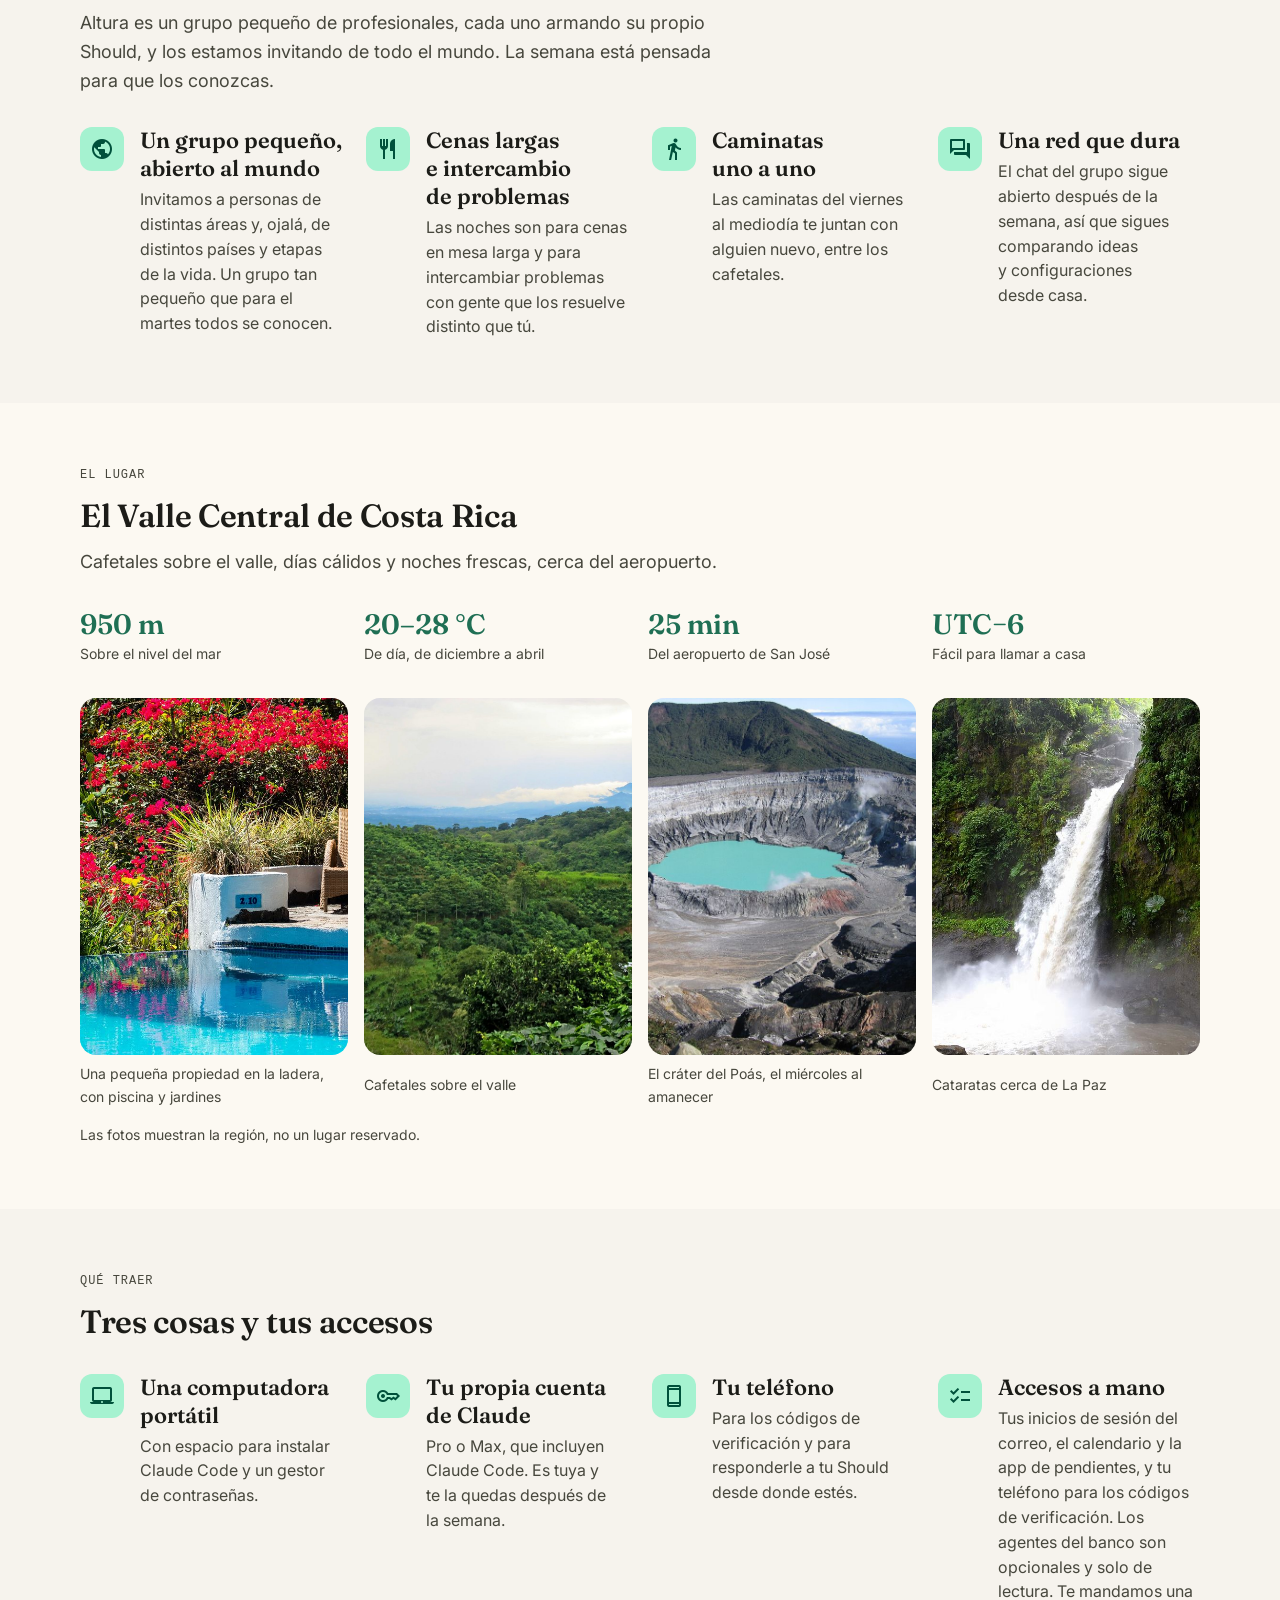
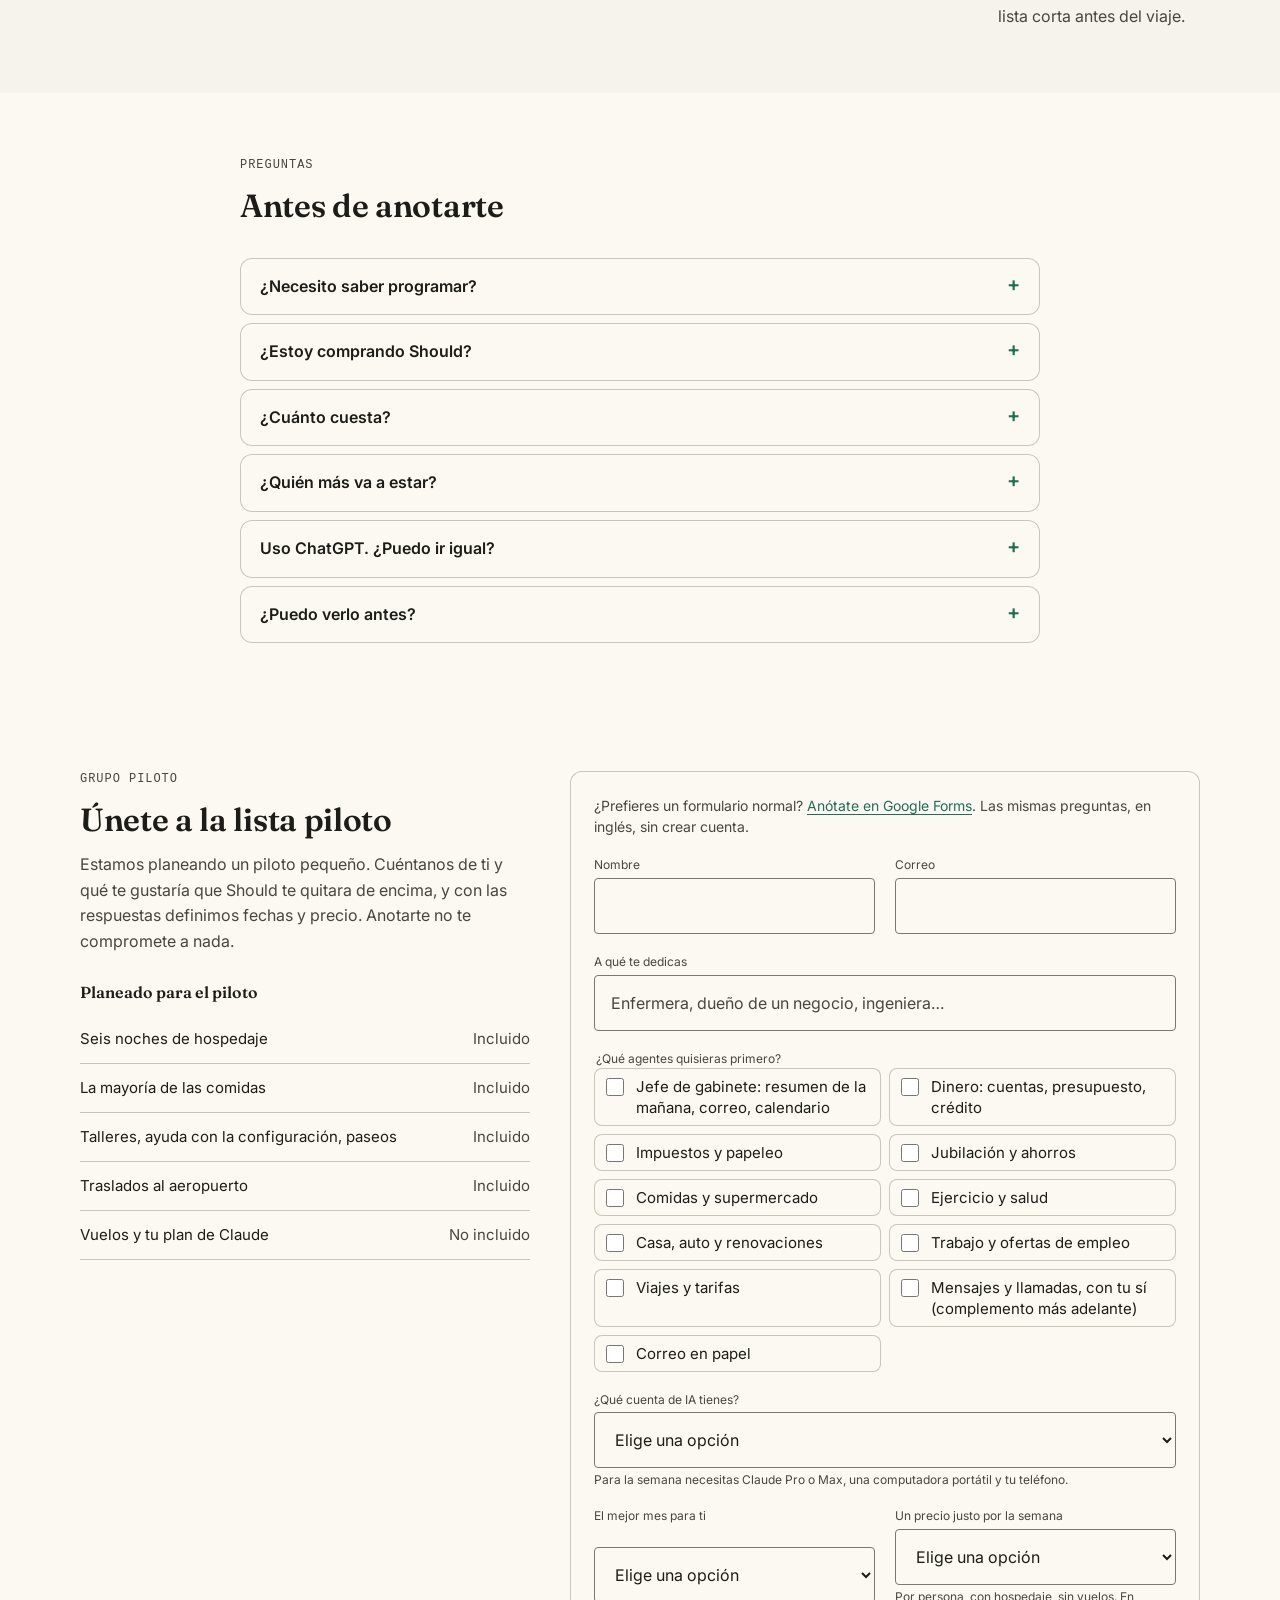
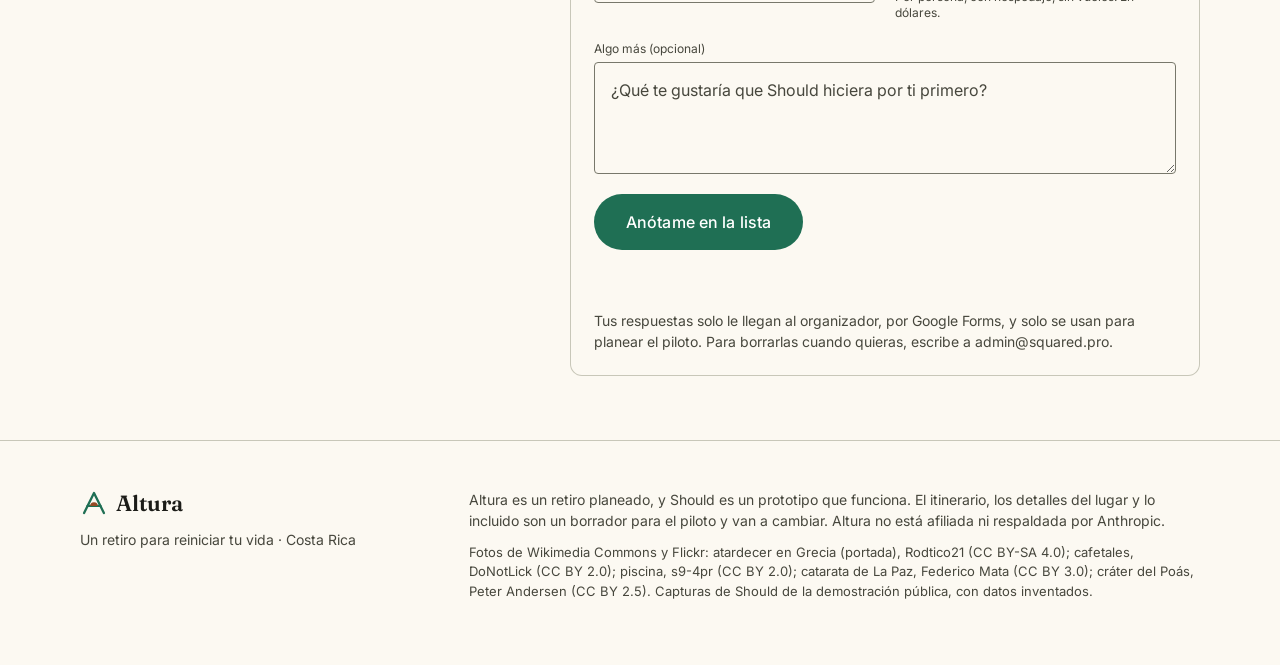
==== commit ad118579: "Altura: Compliance claims fixes (data wording, the group as invited, you lock down your accounts, fo" ====
--- a/es/index.html
+++ b/es/index.html
@@ -152,7 +152,7 @@
     <div class="hero-copy ds-container">
       <p class="ds-overline">Altura · un retiro para reiniciar tu vida · Costa Rica</p>
       <h1>Ven por una semana. Configura tu propio Should.</h1>
-      <p class="lede">Should es un equipo de agentes de IA que se encarga de la administración de tu vida: correo, calendario, pendientes, cuentas y metas. Altura es la semana en que configuras el tuyo, en tu propia computadora y con tu propia cuenta de Claude, en el Valle Central de Costa Rica, junto a profesionales de todo el mundo. Regresas a casa con una configuración hecha a la medida de tu vida y una red de contactos que dura.</p>
+      <p class="lede">Should es un equipo de agentes de IA que se encarga de la administración de tu vida: correo, calendario, pendientes, cuentas y metas. Altura es la semana en que configuras el tuyo, en tu propia computadora y con tu propia cuenta de Claude, en el Valle Central de Costa Rica, junto a un grupo pequeño de profesionales que estamos invitando de todo el mundo. Regresas a casa con una configuración hecha a la medida de tu vida y un chat del grupo que sigue abierto.</p>
       <div class="ds-row ctas">
         <a class="ds-btn lg" href="#join">Únete a la lista piloto</a>
         <a class="ds-btn outlined lg on-photo" href="#should">Mira lo que hace Should</a>
@@ -228,7 +228,7 @@
         <h2>Tu vida se queda en tu computadora</h2>
       </div>
       <ul class="points cols">
-        <li><span class="ico" aria-hidden="true">laptop_mac</span><div><h3>En tu propia computadora</h3><p>Tu Should corre en tu máquina, con tu propia cuenta de Claude. Altura nunca guarda tus datos.</p></div></li><li><span class="ico" aria-hidden="true">link</span><div><h3>Tus cuentas, tu acceso</h3><p>Conectas el correo, el calendario y la app de pendientes que ya usas, y eliges qué puede leer cada agente.</p></div></li><li><span class="ico" aria-hidden="true">rule</span><div><h3>Reglas que escribes tú</h3><p>Los agentes preguntan antes de dinero, mensajes a otras personas, borrados y configuraciones. Tú decides qué más deben preguntar.</p></div></li>
+        <li><span class="ico" aria-hidden="true">laptop_mac</span><div><h3>Tus datos se quedan contigo</h3><p>Tu Should corre en tu máquina, con tu propia cuenta de Claude. Altura nunca guarda lo que contiene tu Should. Te ayudamos en tu pantalla cuando lo pidas, y nunca escribimos ni guardamos tus contraseñas.</p></div></li><li><span class="ico" aria-hidden="true">link</span><div><h3>Tus cuentas, tu acceso</h3><p>Conectas el correo, el calendario y la app de pendientes que ya usas, y eliges qué puede leer cada agente.</p></div></li><li><span class="ico" aria-hidden="true">rule</span><div><h3>Reglas que escribes tú</h3><p>Los agentes preguntan antes de dinero, mensajes a otras personas, borrados y configuraciones. Tú decides qué más deben preguntar.</p></div></li>
       </ul>
     </div>
   </section>
@@ -241,7 +241,7 @@
         <p class="ds-variant lede">Las mañanas son para construir y las tardes para el valle. Es un plan borrador para el piloto, así que los detalles van a cambiar.</p>
       </div>
       <ol class="days">
-        <li class="day d0"><p class="ds-overline">Domingo</p><h3>Llegada</h3><p>Te recogemos en el aeropuerto de San José, piscina y jardines, cena de bienvenida. Una revisión rápida de la computadora para que todos empiecen listos.</p></li><li class="day d1"><p class="ds-overline">Lunes</p><h3>Valores y metas</h3><p>Una sesión sobre lo que te importa: tus valores, lo que nunca pasa sin tu sí, lo que nunca se comparte y cómo se ve una buena semana. Después protegemos tus cuentas con un gestor de contraseñas, verificación en dos pasos y un congelamiento de crédito. La cena cierra con un intercambio de problemas.</p></li><li class="day d2"><p class="ds-overline">Martes</p><h3>Conecta tus cuentas</h3><p>Claude Code en palabras sencillas, y luego tu correo, calendario y pendientes conectados. Se limpia la bandeja de entrada, todo queda en una sola lista y se programa tu resumen de la mañana.</p></li><li class="day d3"><p class="ds-overline">Miércoles</p><h3>Descanso</h3><p>El volcán Poás al amanecer, aguas termales o un día tranquilo. Tu primer resumen de la mañana te espera donde estés.</p></li><li class="day d4"><p class="ds-overline">Jueves</p><h3>Elige tus agentes</h3><p>Escoges los agentes que quieres primero, desde dinero y cuentas hasta casa y correo en papel, y escribes las reglas que sigue cada uno.</p></li><li class="day d5"><p class="ds-overline">Viernes</p><h3>Enséñales tus reglas</h3><p>Agentes de salud, trabajo y viajes, y luego caminatas uno a uno con el grupo. En la noche de demostraciones cada quien muestra un agente en dos minutos.</p></li><li class="day d6"><p class="ds-overline">Sábado</p><h3>Llévatelo a casa</h3><p>Tu primera revisión semanal, en grupo, y un plan de 90 días. Una última revisión de seguridad y el traslado al aeropuerto. El chat del grupo sigue abierto después.</p></li>
+        <li class="day d0"><p class="ds-overline">Domingo</p><h3>Llegada</h3><p>Te recogemos en el aeropuerto de San José, piscina y jardines, cena de bienvenida. Una revisión rápida de la computadora para que todos empiecen listos.</p></li><li class="day d1"><p class="ds-overline">Lunes</p><h3>Valores y metas</h3><p>Una sesión sobre lo que te importa: tus valores, lo que nunca pasa sin tu sí, lo que nunca se comparte y cómo se ve una buena semana. Después proteges tus cuentas con un gestor de contraseñas, verificación en dos pasos y un congelamiento de crédito, con nosotros a tu lado.</p></li><li class="day d2"><p class="ds-overline">Martes</p><h3>Conecta tus cuentas</h3><p>Claude Code en palabras sencillas, y luego tu correo, calendario y pendientes conectados. Se limpia la bandeja de entrada, todo queda en una sola lista y se programa tu resumen de la mañana.</p></li><li class="day d3"><p class="ds-overline">Miércoles</p><h3>Descanso</h3><p>El volcán Poás al amanecer, aguas termales o un día tranquilo. Tu primer resumen de la mañana te espera donde estés.</p></li><li class="day d4"><p class="ds-overline">Jueves</p><h3>Elige tus agentes</h3><p>Escoges los agentes que quieres primero, desde dinero y cuentas hasta casa y correo en papel, y escribes las reglas que sigue cada uno.</p></li><li class="day d5"><p class="ds-overline">Viernes</p><h3>Enséñales tus reglas</h3><p>Agentes de salud, trabajo y viajes, y luego caminatas uno a uno con el grupo. En la noche de demostraciones cada quien muestra un agente en dos minutos.</p></li><li class="day d6"><p class="ds-overline">Sábado</p><h3>Llévatelo a casa</h3><p>Tu primera revisión semanal, en grupo, y un plan de 90 días. Una última revisión de seguridad y el traslado al aeropuerto. El chat del grupo sigue abierto después.</p></li>
       </ol>
     </div>
   </section>
@@ -251,10 +251,10 @@
       <div class="head">
         <p class="ds-overline">La gente</p>
         <h2>Conoce a profesionales de todo el mundo</h2>
-        <p class="ds-variant lede">Altura es un grupo pequeño de profesionales de distintos países y áreas, cada uno armando su propio Should. La semana está pensada para que los conozcas.</p>
+        <p class="ds-variant lede">Altura es un grupo pequeño de profesionales, cada uno armando su propio Should, y los estamos invitando de todo el mundo. La semana está pensada para que los conozcas.</p>
       </div>
       <ul class="points cols four">
-        <li><span class="ico" aria-hidden="true">public</span><div><h3>Un grupo pequeño e internacional</h3><p>Personas de distintos países, industrias y etapas de la vida, un grupo tan pequeño que para el martes todos se conocen.</p></div></li><li><span class="ico" aria-hidden="true">restaurant</span><div><h3>Cenas largas e intercambio de problemas</h3><p>Las noches son para cenas en mesa larga y para intercambiar problemas con gente que los resuelve distinto que tú.</p></div></li><li><span class="ico" aria-hidden="true">directions_walk</span><div><h3>Caminatas uno a uno</h3><p>Las caminatas del viernes al mediodía te juntan con alguien nuevo, entre los cafetales.</p></div></li><li><span class="ico" aria-hidden="true">forum</span><div><h3>Una red que dura</h3><p>El chat del grupo sigue abierto después de la semana, así que sigues comparando ideas y configuraciones desde casa.</p></div></li>
+        <li><span class="ico" aria-hidden="true">public</span><div><h3>Un grupo pequeño, abierto al mundo</h3><p>Invitamos a personas de distintas áreas y, ojalá, de distintos países y etapas de la vida. Un grupo tan pequeño que para el martes todos se conocen.</p></div></li><li><span class="ico" aria-hidden="true">restaurant</span><div><h3>Cenas largas e intercambio de problemas</h3><p>Las noches son para cenas en mesa larga y para intercambiar problemas con gente que los resuelve distinto que tú.</p></div></li><li><span class="ico" aria-hidden="true">directions_walk</span><div><h3>Caminatas uno a uno</h3><p>Las caminatas del viernes al mediodía te juntan con alguien nuevo, entre los cafetales.</p></div></li><li><span class="ico" aria-hidden="true">forum</span><div><h3>Una red que dura</h3><p>El chat del grupo sigue abierto después de la semana, así que sigues comparando ideas y configuraciones desde casa.</p></div></li>
       </ul>
     </div>
   </section>
@@ -283,7 +283,7 @@
         <h2>Tres cosas y tus accesos</h2>
       </div>
       <ul class="points cols four">
-        <li><span class="ico" aria-hidden="true">laptop_mac</span><div><h3>Una computadora portátil</h3><p>Con espacio para instalar Claude Code y un gestor de contraseñas.</p></div></li><li><span class="ico" aria-hidden="true">key</span><div><h3>Tu propia cuenta de Claude</h3><p>Pro o Max, que incluyen Claude Code. Es tuya y te la quedas después de la semana.</p></div></li><li><span class="ico" aria-hidden="true">smartphone</span><div><h3>Tu teléfono</h3><p>Para los códigos de verificación y para responderle a tu Should desde donde estés.</p></div></li><li><span class="ico" aria-hidden="true">checklist</span><div><h3>Accesos a mano</h3><p>Tus inicios de sesión del correo, el calendario y la app de pendientes, y tu teléfono para los códigos de verificación. Te mandamos una lista corta antes del viaje.</p></div></li>
+        <li><span class="ico" aria-hidden="true">laptop_mac</span><div><h3>Una computadora portátil</h3><p>Con espacio para instalar Claude Code y un gestor de contraseñas.</p></div></li><li><span class="ico" aria-hidden="true">key</span><div><h3>Tu propia cuenta de Claude</h3><p>Pro o Max, que incluyen Claude Code. Es tuya y te la quedas después de la semana.</p></div></li><li><span class="ico" aria-hidden="true">smartphone</span><div><h3>Tu teléfono</h3><p>Para los códigos de verificación y para responderle a tu Should desde donde estés.</p></div></li><li><span class="ico" aria-hidden="true">checklist</span><div><h3>Accesos a mano</h3><p>Tus inicios de sesión del correo, el calendario y la app de pendientes, y tu teléfono para los códigos de verificación. Los agentes del banco son opcionales y solo de lectura. Te mandamos una lista corta antes del viaje.</p></div></li>
       </ul>
     </div>
   </section>
@@ -295,7 +295,7 @@
         <h2>Antes de anotarte</h2>
       </div>
       <div class="faq">
-        <details><summary>¿Necesito saber programar?</summary><p>No. Le escribes a Claude en palabras sencillas, y hacemos la configuración contigo, paso a paso.</p></details><details><summary>¿Estoy comprando Should?</summary><p>No. Should es un prototipo que funciona. En Altura configuras tu propia copia del mismo enfoque en tu computadora y tus cuentas, y nada tuyo corre de nuestro lado.</p></details><details><summary>¿Cuánto cuesta?</summary><p>Aún no hay fechas ni precio; la lista piloto nos ayuda a definirlos. Tu plan de Claude es aparte y se le paga a Anthropic.</p></details><details><summary>¿Quién más va a estar?</summary><p>Un grupo pequeño de profesionales de distintos países y áreas. La lista piloto nos ayuda a formar el grupo, y sabrás quién viene antes de viajar.</p></details><details><summary>Uso ChatGPT. ¿Puedo ir igual?</summary><p>Should está hecho hoy sobre Claude y Claude Code, así que para la semana necesitas una cuenta Claude Pro o Max.</p></details><details><summary>¿Puedo verlo antes?</summary><p>Sí. La demostración pública muestra el tablero con datos inventados, y la página de Should explica cómo funciona.</p></details>
+        <details><summary>¿Necesito saber programar?</summary><p>No. Le escribes a Claude en palabras sencillas, y hacemos la configuración contigo, paso a paso.</p></details><details><summary>¿Estoy comprando Should?</summary><p>No. Should es un prototipo que funciona. En Altura configuras tu propia copia del mismo enfoque en tu computadora y tus cuentas, y nada tuyo corre de nuestro lado.</p></details><details><summary>¿Cuánto cuesta?</summary><p>Aún no hay fechas ni precio; la lista piloto nos ayuda a definirlos. Tu plan de Claude es aparte y se le paga a Anthropic.</p></details><details><summary>¿Quién más va a estar?</summary><p>Un grupo pequeño de profesionales de distintas áreas y, ojalá, de distintos países. La lista piloto nos ayuda a formar el grupo, y sabrás quién viene antes de viajar.</p></details><details><summary>Uso ChatGPT. ¿Puedo ir igual?</summary><p>Should está hecho hoy sobre Claude y Claude Code, así que para la semana necesitas una cuenta Claude Pro o Max.</p></details><details><summary>¿Puedo verlo antes?</summary><p>Sí. La demostración pública muestra el tablero con datos inventados, y la página de Should explica cómo funciona.</p></details>
       </div>
     </div>
   </section>
@@ -340,7 +340,7 @@
             <button class="ds-btn lg" id="f-submit" type="submit">Anótame en la lista</button>
           </div>
           <p class="status" id="f-status" role="status" aria-live="polite"></p>
-          <p class="small">Tus respuestas solo le llegan al organizador, por Google Forms.</p>
+          <p class="small">Tus respuestas solo le llegan al organizador, por Google Forms, y solo se usan para planear el piloto. Para borrarlas cuando quieras, escribe a admin@squared.pro.</p>
         </form>
         <div class="done" id="done" hidden tabindex="-1">
           <p class="ds-overline">Ya estás en la lista</p>
@@ -359,7 +359,7 @@
       <p class="small">Un retiro para reiniciar tu vida · Costa Rica</p>
     </div>
     <div>
-      <p class="small">Altura es un retiro planeado, y Should es un prototipo que funciona. El itinerario, los detalles del lugar y lo incluido son un borrador para el piloto y van a cambiar.</p>
+      <p class="small">Altura es un retiro planeado, y Should es un prototipo que funciona. El itinerario, los detalles del lugar y lo incluido son un borrador para el piloto y van a cambiar. Altura no está afiliada ni respaldada por Anthropic.</p>
       <p class="small credits">Fotos de Wikimedia Commons y Flickr: atardecer en Grecia (portada), Rodtico21 (CC BY-SA 4.0); cafetales, DoNotLick (CC BY 2.0); piscina, s9-4pr (CC BY 2.0); catarata de La Paz, Federico Mata (CC BY 3.0); cráter del Poás, Peter Andersen (CC BY 2.5). Capturas de Should de la demostración pública, con datos inventados.</p>
     </div>
   </div>
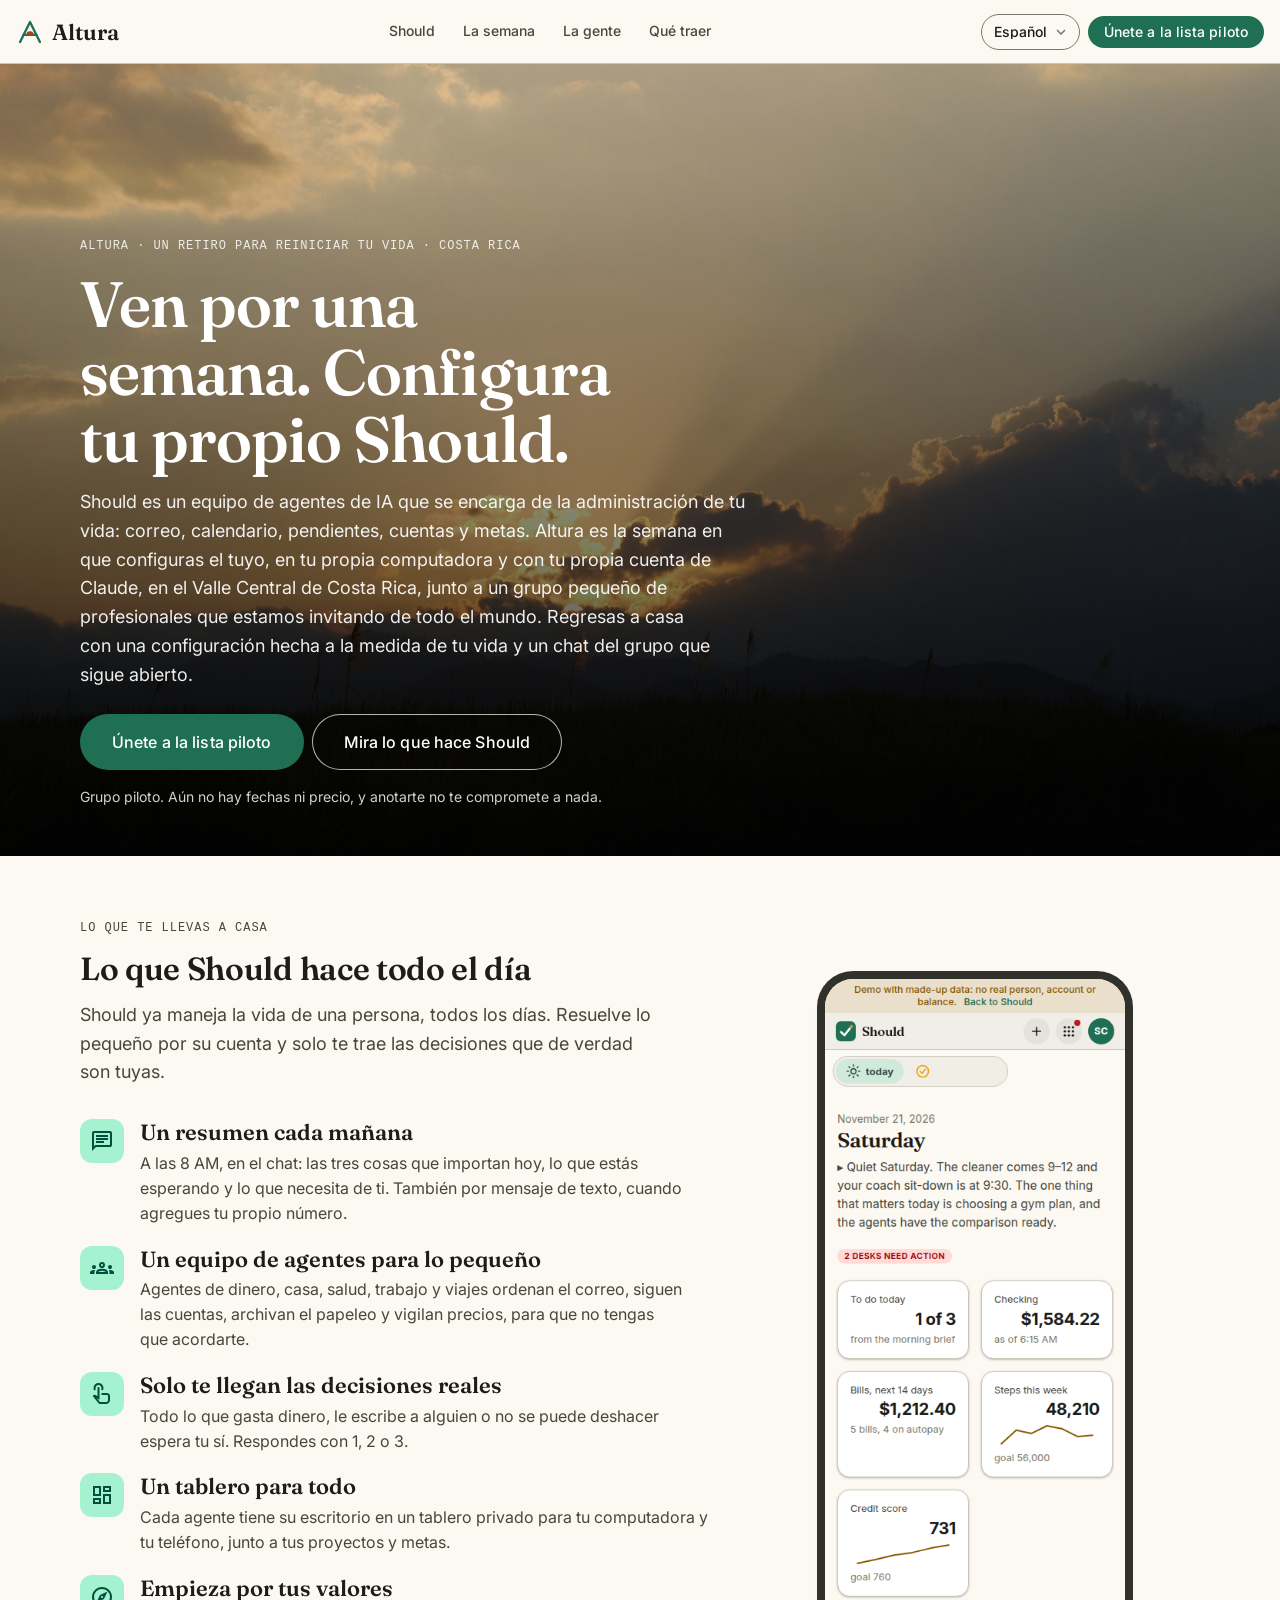
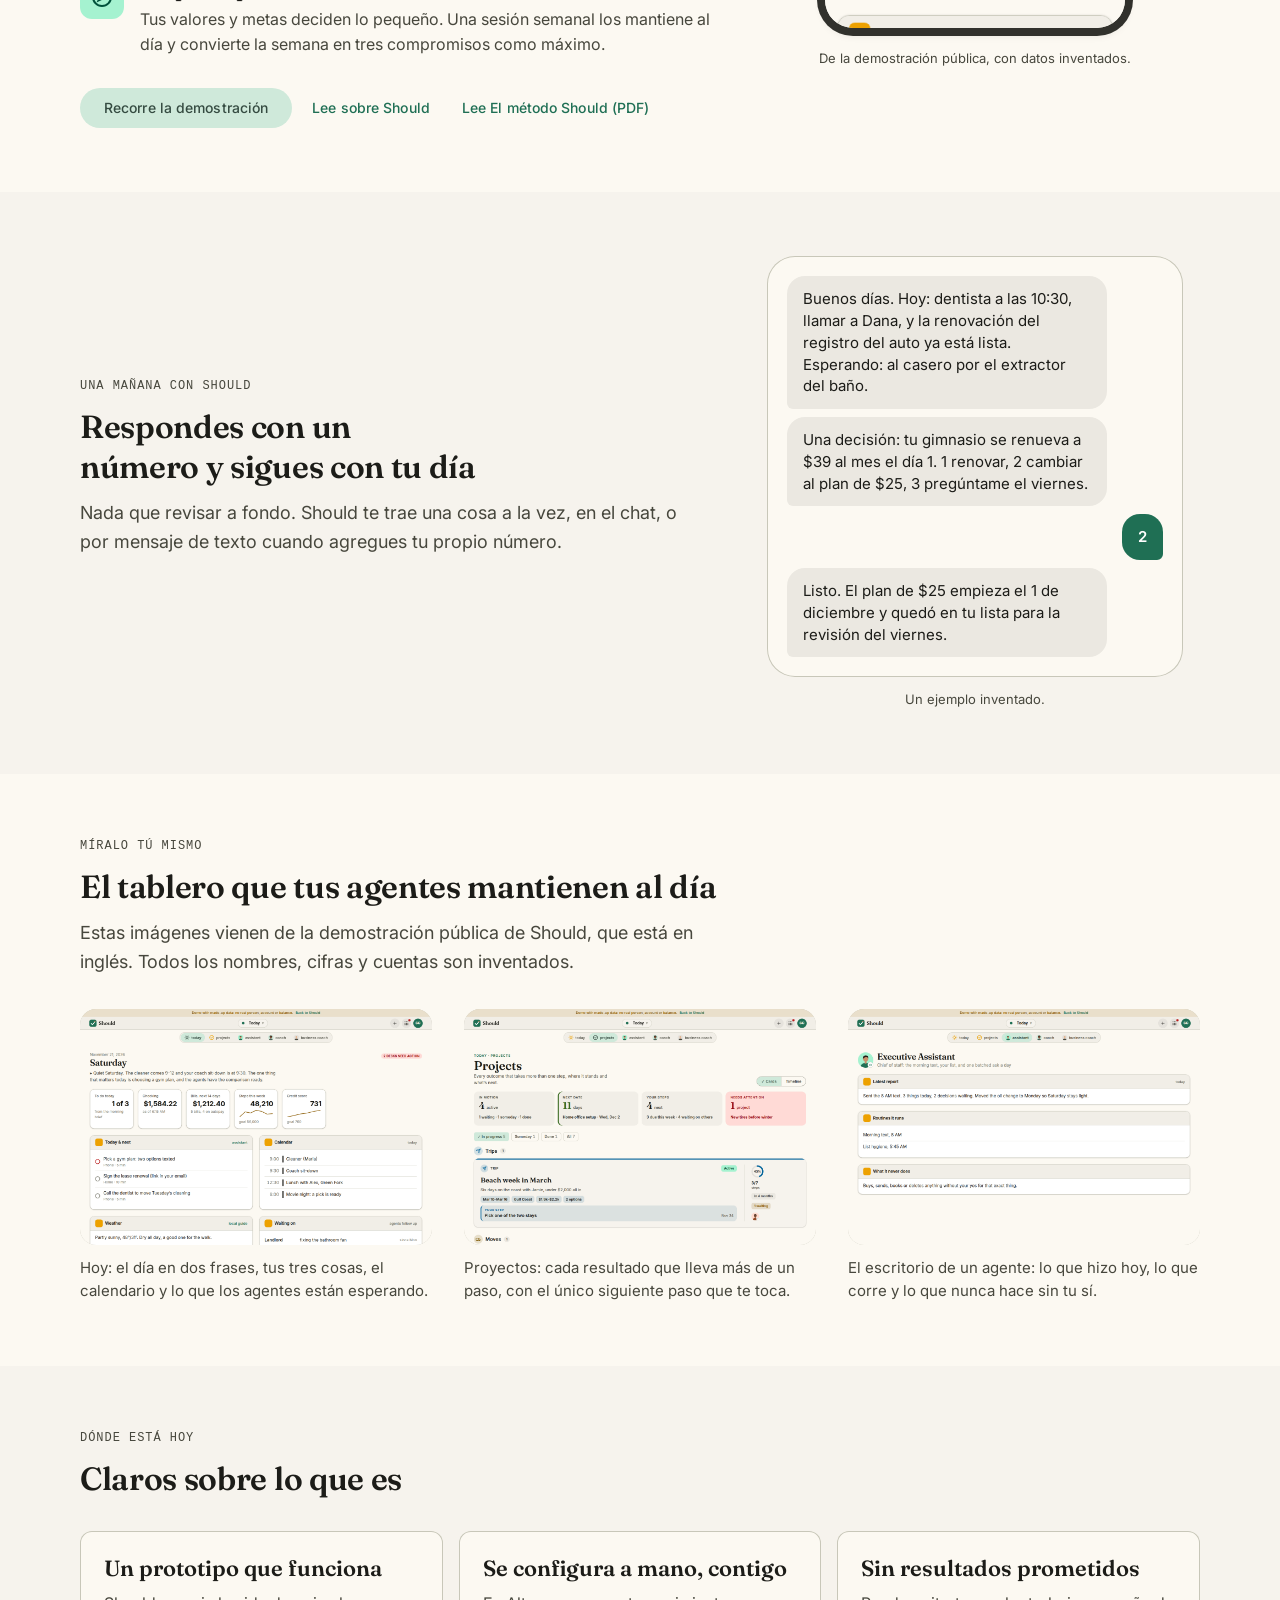
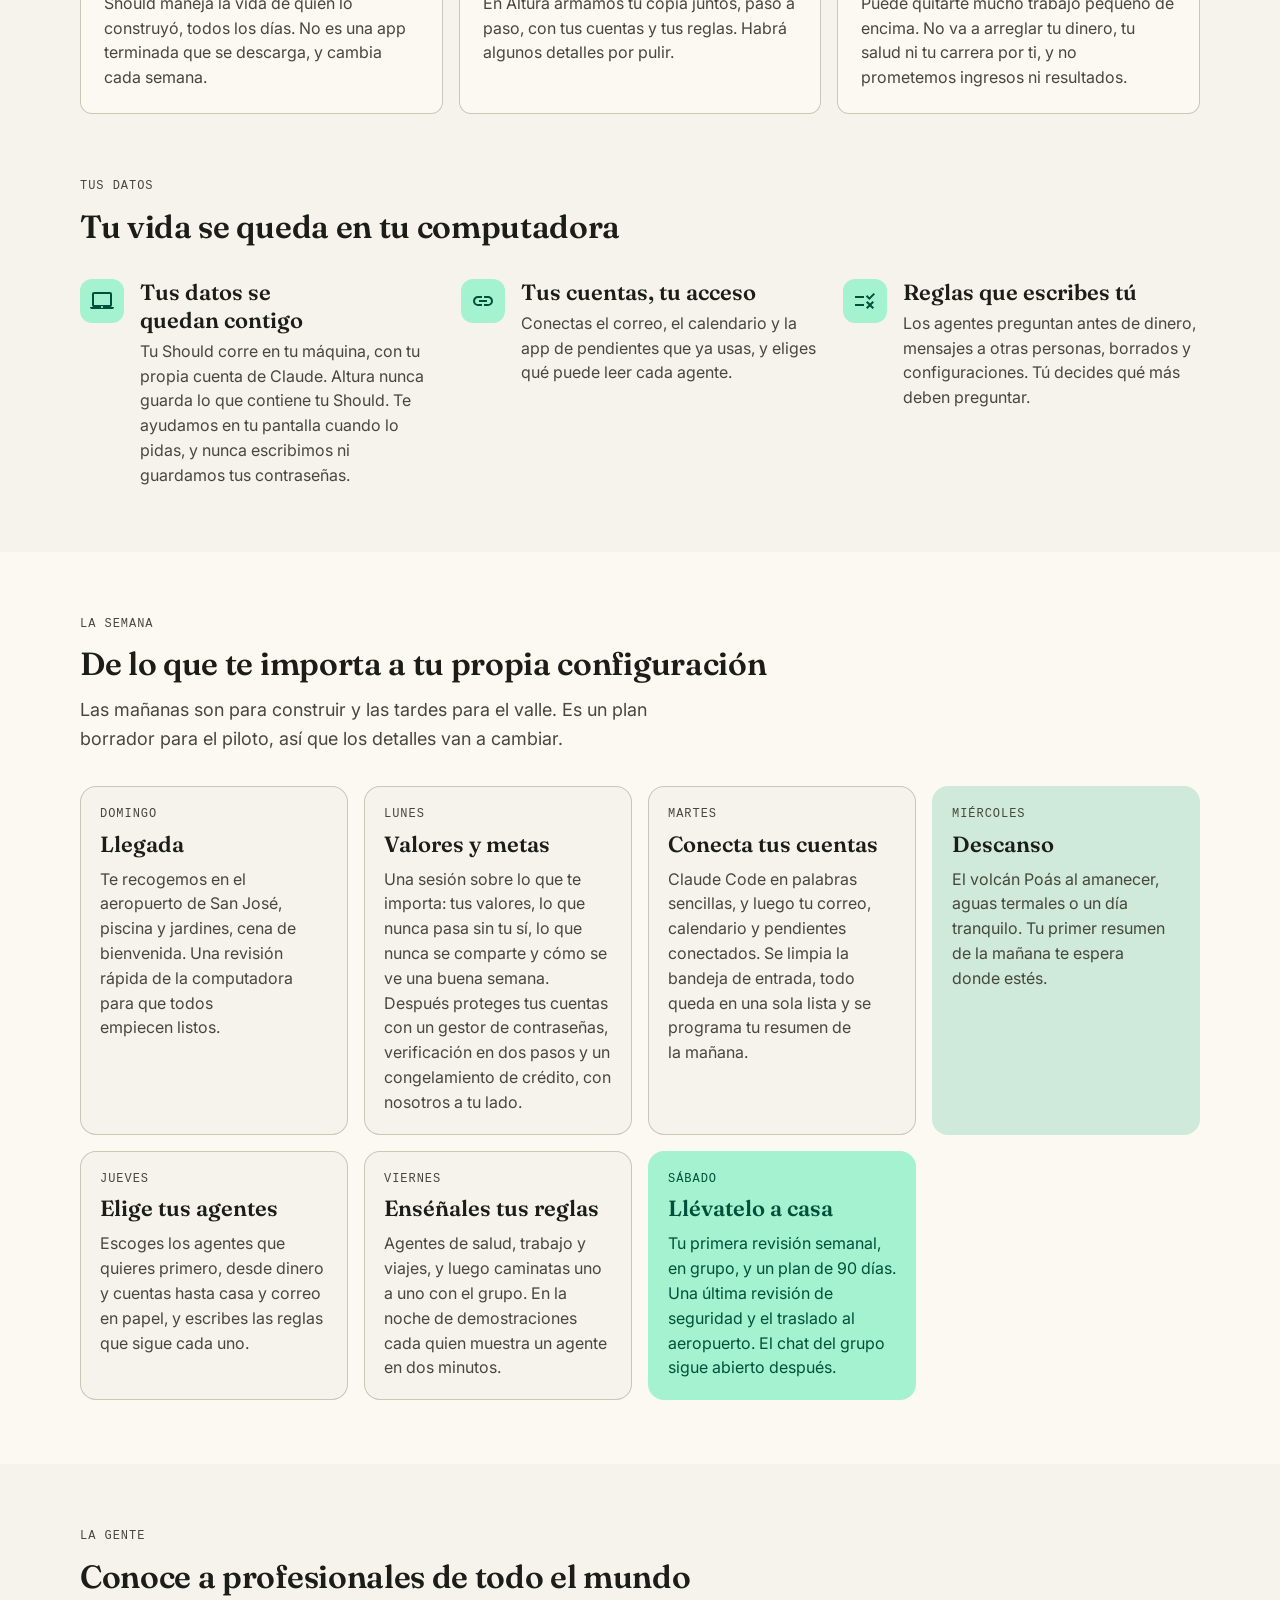
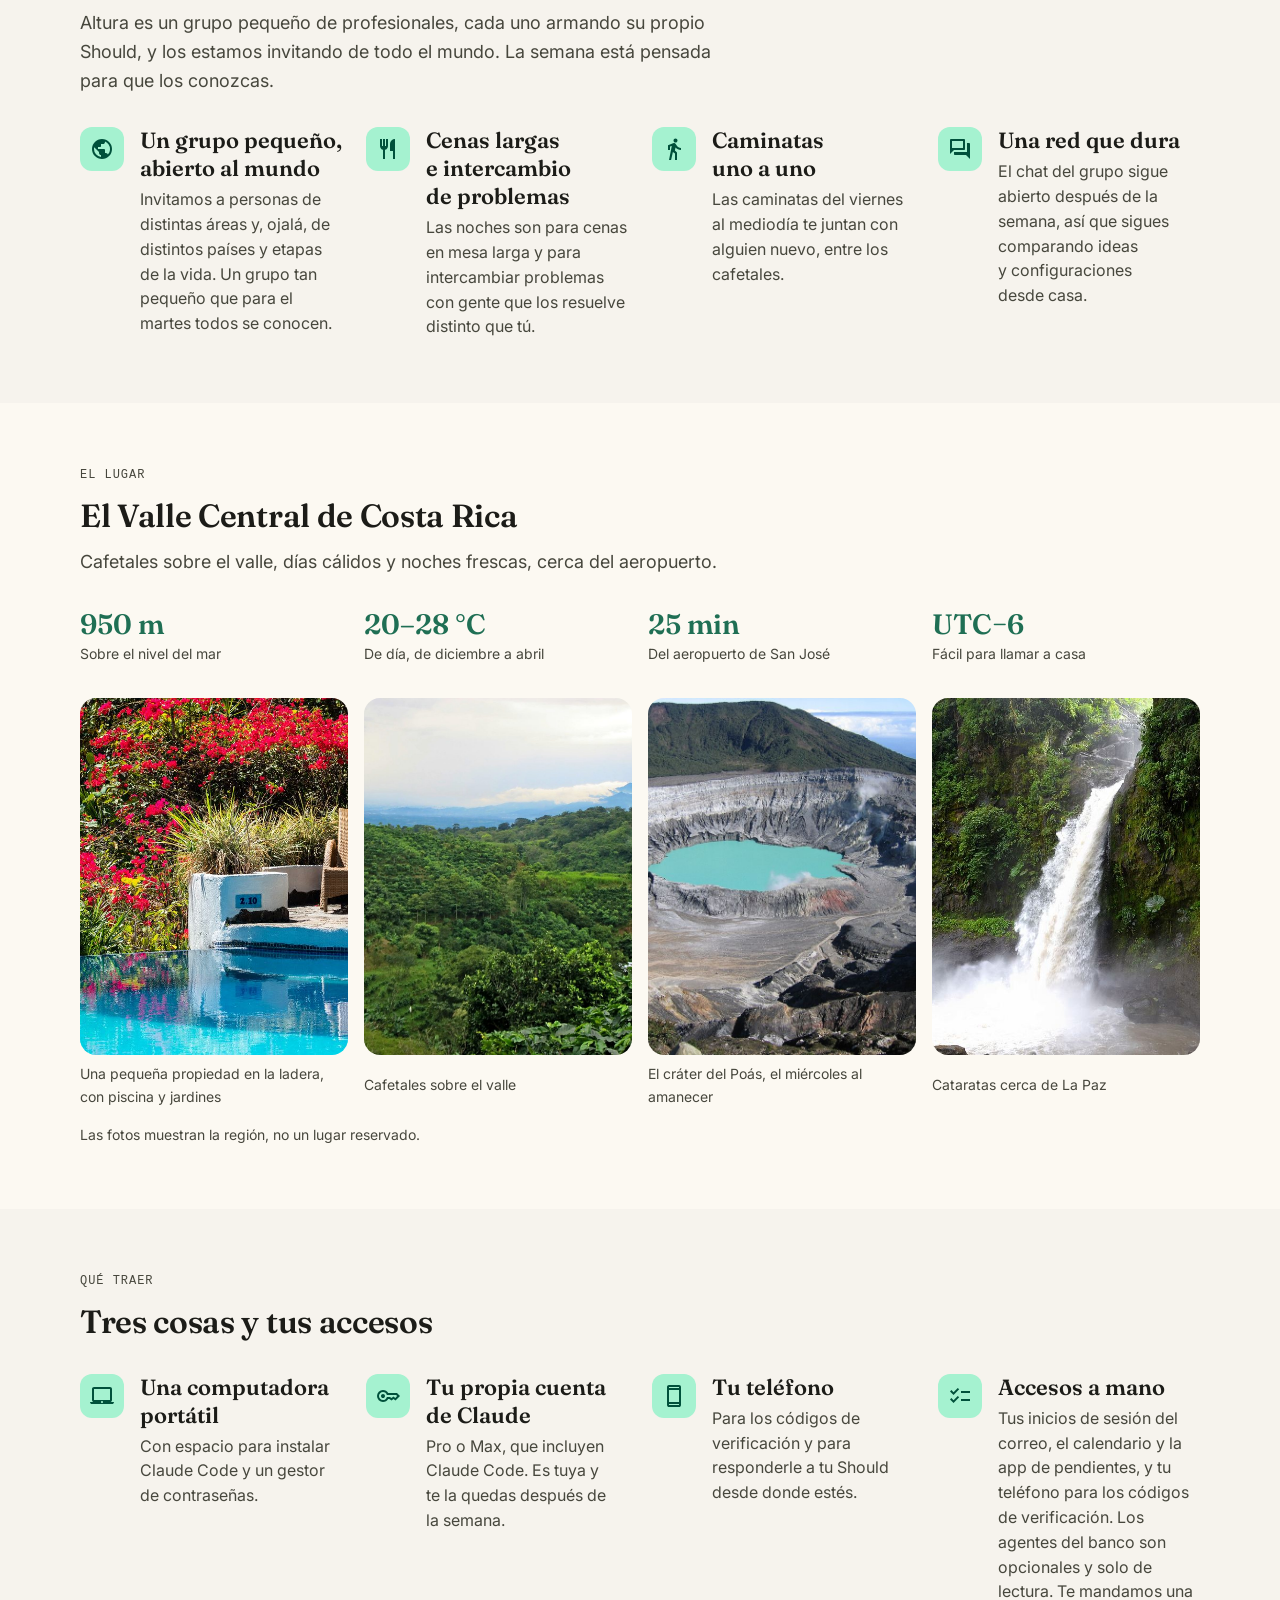
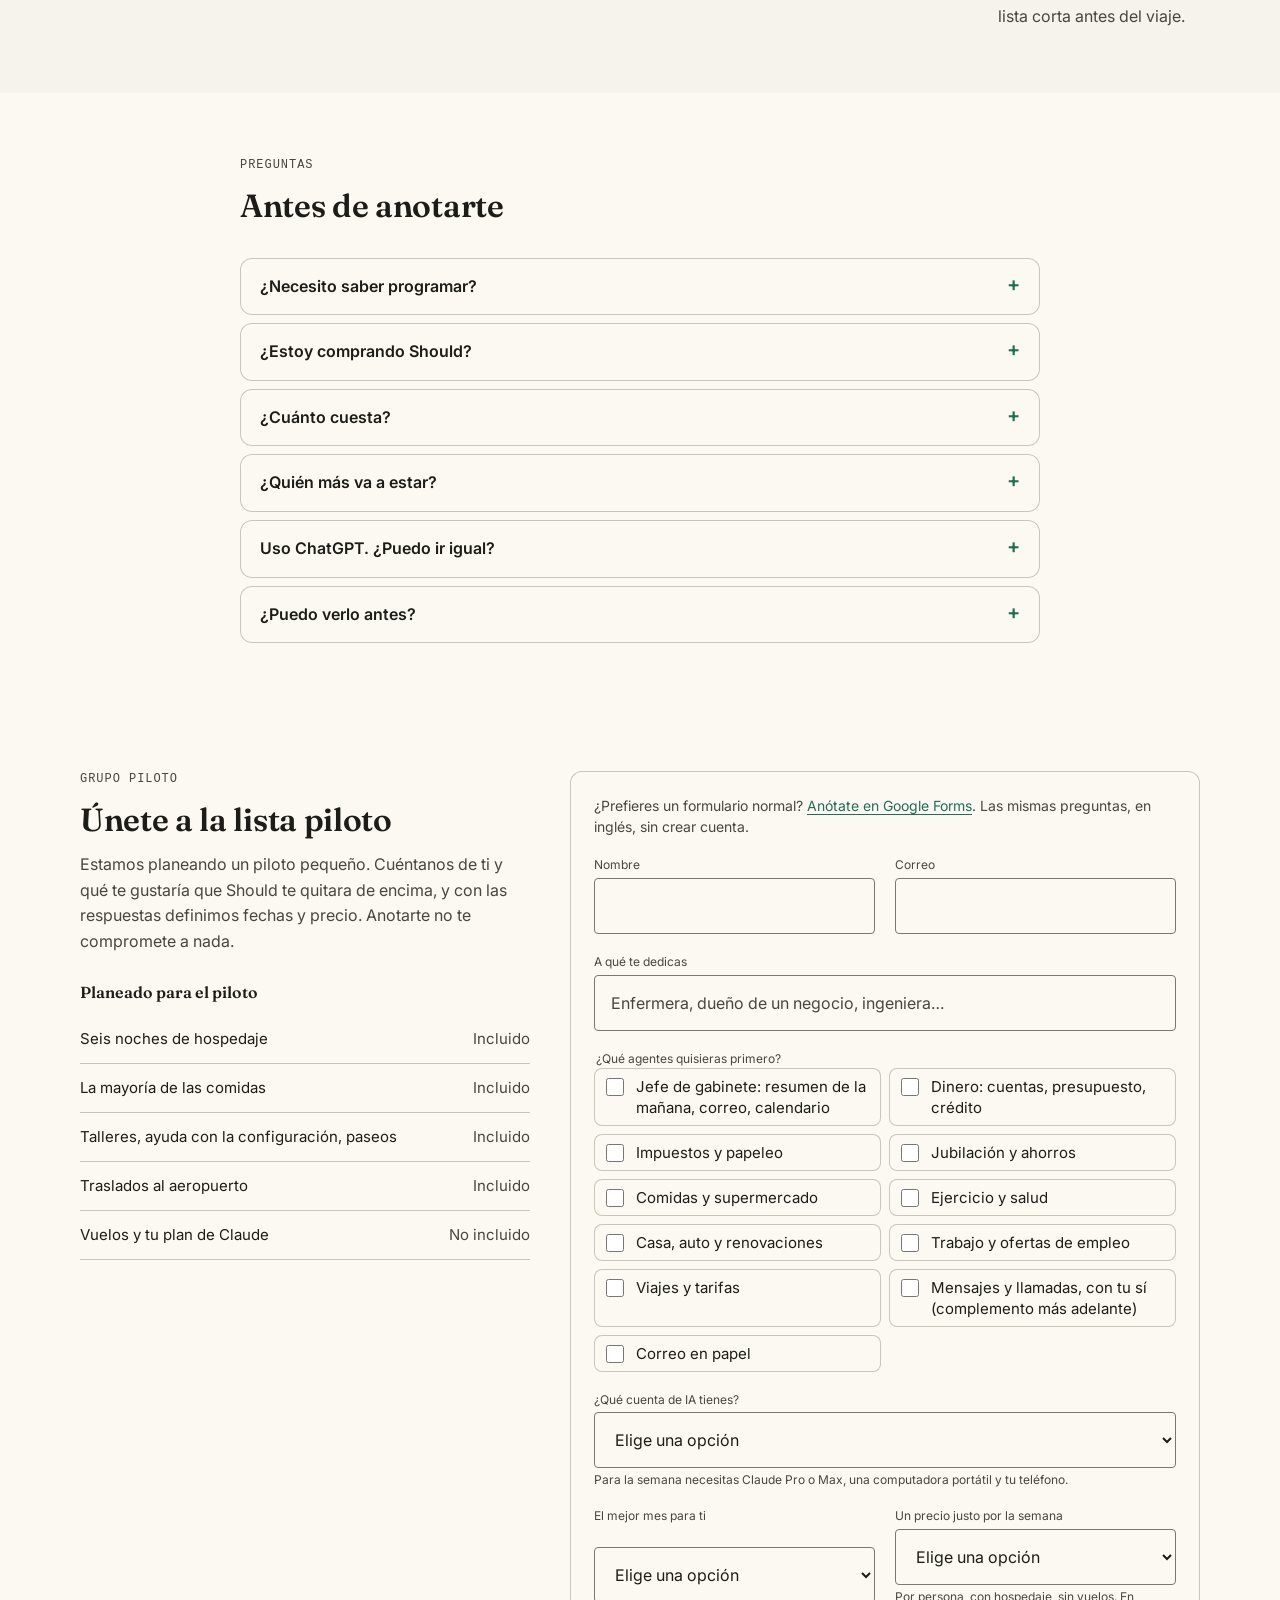
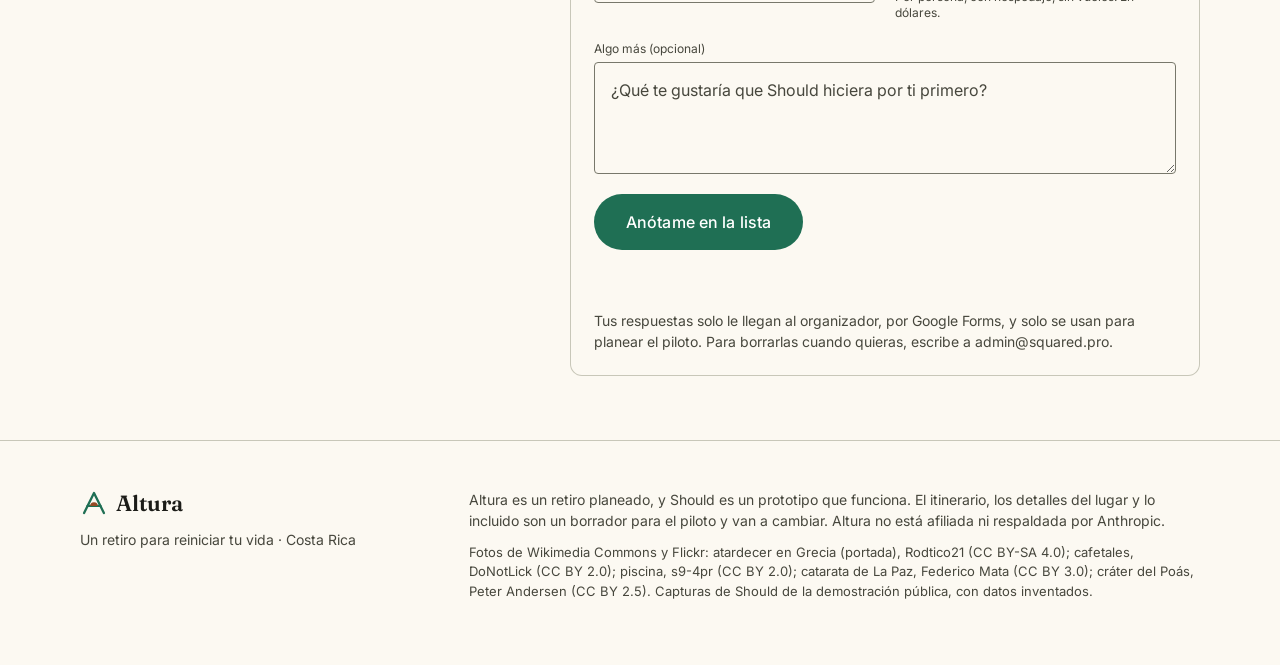
==== commit a9f5783e: "Design system 0.12.0: one-brand public build; icons as inline Material Symbols SVG, icon font droppe" ====
--- a/es/index.html
+++ b/es/index.html
@@ -128,7 +128,6 @@
 <link rel="preconnect" href="https://fonts.googleapis.com">
 <link rel="preconnect" href="https://fonts.gstatic.com" crossorigin>
 <link rel="stylesheet" href="https://fonts.googleapis.com/css2?family=Fraunces:opsz,wght@9..144,500;9..144,600&family=Inter:wght@400;500;600&display=swap">
-<link rel="stylesheet" href="https://fonts.googleapis.com/css2?family=Material+Symbols+Outlined:opsz,wght,FILL,GRAD@24,400,0,0&display=block">
 <link rel="stylesheet" href="../ds/design-system.css">
 <link rel="stylesheet" href="../home.css">
 </head>
@@ -170,7 +169,7 @@
           <p class="ds-variant lede">Should ya maneja la vida de una persona, todos los días. Resuelve lo pequeño por su cuenta y solo te trae las decisiones que de verdad son tuyas.</p>
         </div>
         <ul class="points">
-          <li><span class="ico" aria-hidden="true">chat</span><div><h3>Un resumen cada mañana</h3><p>A las 8 AM, en el chat: las tres cosas que importan hoy, lo que estás esperando y lo que necesita de ti. También por mensaje de texto, cuando agregues tu propio número.</p></div></li><li><span class="ico" aria-hidden="true">groups</span><div><h3>Un equipo de agentes para lo pequeño</h3><p>Agentes de dinero, casa, salud, trabajo y viajes ordenan el correo, siguen las cuentas, archivan el papeleo y vigilan precios, para que no tengas que acordarte.</p></div></li><li><span class="ico" aria-hidden="true">touch_app</span><div><h3>Solo te llegan las decisiones reales</h3><p>Todo lo que gasta dinero, le escribe a alguien o no se puede deshacer espera tu sí. Respondes con 1, 2 o 3.</p></div></li><li><span class="ico" aria-hidden="true">dashboard</span><div><h3>Un tablero para todo</h3><p>Cada agente tiene su escritorio en un tablero privado para tu computadora y tu teléfono, junto a tus proyectos y metas.</p></div></li><li><span class="ico" aria-hidden="true">explore</span><div><h3>Empieza por tus valores</h3><p>Tus valores y metas deciden lo pequeño. Una sesión semanal los mantiene al día y convierte la semana en tres compromisos como máximo.</p></div></li>
+          <li><span class="ico" aria-hidden="true"><svg class="ds-icon" viewBox="0 -960 960 960" aria-hidden="true"><path d="M240-400h320v-80H240v80Zm0-120h480v-80H240v80Zm0-120h480v-80H240v80ZM80-80v-720q0-33 23.5-56.5T160-880h640q33 0 56.5 23.5T880-800v480q0 33-23.5 56.5T800-240H240L80-80Zm126-240h594v-480H160v525l46-45Zm-46 0v-480 480Z"/></svg></span><div><h3>Un resumen cada mañana</h3><p>A las 8 AM, en el chat: las tres cosas que importan hoy, lo que estás esperando y lo que necesita de ti. También por mensaje de texto, cuando agregues tu propio número.</p></div></li><li><span class="ico" aria-hidden="true"><svg class="ds-icon" viewBox="0 -960 960 960" aria-hidden="true"><path d="M0-240v-63q0-43 44-70t116-27q13 0 25 .5t23 2.5q-14 21-21 44t-7 48v65H0Zm240 0v-65q0-32 17.5-58.5T307-410q32-20 76.5-30t96.5-10q53 0 97.5 10t76.5 30q32 20 49 46.5t17 58.5v65H240Zm540 0v-65q0-26-6.5-49T754-397q11-2 22.5-2.5t23.5-.5q72 0 116 26.5t44 70.5v63H780Zm-455-80h311q-10-20-55.5-35T480-370q-55 0-100.5 15T325-320ZM160-440q-33 0-56.5-23.5T80-520q0-34 23.5-57t56.5-23q34 0 57 23t23 57q0 33-23 56.5T160-440Zm640 0q-33 0-56.5-23.5T720-520q0-34 23.5-57t56.5-23q34 0 57 23t23 57q0 33-23 56.5T800-440Zm-320-40q-50 0-85-35t-35-85q0-51 35-85.5t85-34.5q51 0 85.5 34.5T600-600q0 50-34.5 85T480-480Zm0-80q17 0 28.5-11.5T520-600q0-17-11.5-28.5T480-640q-17 0-28.5 11.5T440-600q0 17 11.5 28.5T480-560Zm1 240Zm-1-280Z"/></svg></span><div><h3>Un equipo de agentes para lo pequeño</h3><p>Agentes de dinero, casa, salud, trabajo y viajes ordenan el correo, siguen las cuentas, archivan el papeleo y vigilan precios, para que no tengas que acordarte.</p></div></li><li><span class="ico" aria-hidden="true"><svg class="ds-icon" viewBox="0 -960 960 960" aria-hidden="true"><path d="M419-80q-28 0-52.5-12T325-126L107-403l19-20q20-21 48-25t52 11l74 45v-328q0-17 11.5-28.5T340-760q17 0 29 11.5t12 28.5v472l-97-60 104 133q6 7 14 11t17 4h221q33 0 56.5-23.5T720-240v-160q0-17-11.5-28.5T680-440H461v-80h219q50 0 85 35t35 85v160q0 66-47 113T640-80H419ZM167-620q-13-22-20-47.5t-7-52.5q0-83 58.5-141.5T340-920q83 0 141.5 58.5T540-720q0 27-7 52.5T513-620l-69-40q8-14 12-28.5t4-31.5q0-50-35-85t-85-35q-50 0-85 35t-35 85q0 17 4 31.5t12 28.5l-69 40Zm335 280Z"/></svg></span><div><h3>Solo te llegan las decisiones reales</h3><p>Todo lo que gasta dinero, le escribe a alguien o no se puede deshacer espera tu sí. Respondes con 1, 2 o 3.</p></div></li><li><span class="ico" aria-hidden="true"><svg class="ds-icon" viewBox="0 -960 960 960" aria-hidden="true"><path d="M520-600v-240h320v240H520ZM120-440v-400h320v400H120Zm400 320v-400h320v400H520Zm-400 0v-240h320v240H120Zm80-400h160v-240H200v240Zm400 320h160v-240H600v240Zm0-480h160v-80H600v80ZM200-200h160v-80H200v80Zm160-320Zm240-160Zm0 240ZM360-280Z"/></svg></span><div><h3>Un tablero para todo</h3><p>Cada agente tiene su escritorio en un tablero privado para tu computadora y tu teléfono, junto a tus proyectos y metas.</p></div></li><li><span class="ico" aria-hidden="true"><svg class="ds-icon" viewBox="0 -960 960 960" aria-hidden="true"><path d="m260-260 300-140 140-300-300 140-140 300Zm220-180q-17 0-28.5-11.5T440-480q0-17 11.5-28.5T480-520q17 0 28.5 11.5T520-480q0 17-11.5 28.5T480-440Zm0 360q-83 0-156-31.5T197-197q-54-54-85.5-127T80-480q0-83 31.5-156T197-763q54-54 127-85.5T480-880q83 0 156 31.5T763-763q54 54 85.5 127T880-480q0 83-31.5 156T763-197q-54 54-127 85.5T480-80Zm0-80q134 0 227-93t93-227q0-134-93-227t-227-93q-134 0-227 93t-93 227q0 134 93 227t227 93Zm0-320Z"/></svg></span><div><h3>Empieza por tus valores</h3><p>Tus valores y metas deciden lo pequeño. Una sesión semanal los mantiene al día y convierte la semana en tres compromisos como máximo.</p></div></li>
         </ul>
         <div class="ds-row links">
           <a class="ds-btn tonal" href="https://rodmjay.github.io/should/demo/" rel="noopener">Recorre la demostración</a>
@@ -228,7 +227,7 @@
         <h2>Tu vida se queda en tu computadora</h2>
       </div>
       <ul class="points cols">
-        <li><span class="ico" aria-hidden="true">laptop_mac</span><div><h3>Tus datos se quedan contigo</h3><p>Tu Should corre en tu máquina, con tu propia cuenta de Claude. Altura nunca guarda lo que contiene tu Should. Te ayudamos en tu pantalla cuando lo pidas, y nunca escribimos ni guardamos tus contraseñas.</p></div></li><li><span class="ico" aria-hidden="true">link</span><div><h3>Tus cuentas, tu acceso</h3><p>Conectas el correo, el calendario y la app de pendientes que ya usas, y eliges qué puede leer cada agente.</p></div></li><li><span class="ico" aria-hidden="true">rule</span><div><h3>Reglas que escribes tú</h3><p>Los agentes preguntan antes de dinero, mensajes a otras personas, borrados y configuraciones. Tú decides qué más deben preguntar.</p></div></li>
+        <li><span class="ico" aria-hidden="true"><svg class="ds-icon" viewBox="0 -960 960 960" aria-hidden="true"><path d="M80-160q-33 0-56.5-23.5T0-240h160q-33 0-56.5-23.5T80-320v-440q0-33 23.5-56.5T160-840h640q33 0 56.5 23.5T880-760v440q0 33-23.5 56.5T800-240h160q0 33-23.5 56.5T880-160H80Zm400-40q17 0 28.5-11.5T520-240q0-17-11.5-28.5T480-280q-17 0-28.5 11.5T440-240q0 17 11.5 28.5T480-200ZM160-320h640v-440H160v440Zm0 0v-440 440Z"/></svg></span><div><h3>Tus datos se quedan contigo</h3><p>Tu Should corre en tu máquina, con tu propia cuenta de Claude. Altura nunca guarda lo que contiene tu Should. Te ayudamos en tu pantalla cuando lo pidas, y nunca escribimos ni guardamos tus contraseñas.</p></div></li><li><span class="ico" aria-hidden="true"><svg class="ds-icon" viewBox="0 -960 960 960" aria-hidden="true"><path d="M440-280H280q-83 0-141.5-58.5T80-480q0-83 58.5-141.5T280-680h160v80H280q-50 0-85 35t-35 85q0 50 35 85t85 35h160v80ZM320-440v-80h320v80H320Zm200 160v-80h160q50 0 85-35t35-85q0-50-35-85t-85-35H520v-80h160q83 0 141.5 58.5T880-480q0 83-58.5 141.5T680-280H520Z"/></svg></span><div><h3>Tus cuentas, tu acceso</h3><p>Conectas el correo, el calendario y la app de pendientes que ya usas, y eliges qué puede leer cada agente.</p></div></li><li><span class="ico" aria-hidden="true"><svg class="ds-icon" viewBox="0 -960 960 960" aria-hidden="true"><path d="m576-160-56-56 104-104-104-104 56-56 104 104 104-104 56 56-104 104 104 104-56 56-104-104-104 104Zm79-360L513-662l56-56 85 85 170-170 56 57-225 226ZM80-280v-80h360v80H80Zm0-320v-80h360v80H80Z"/></svg></span><div><h3>Reglas que escribes tú</h3><p>Los agentes preguntan antes de dinero, mensajes a otras personas, borrados y configuraciones. Tú decides qué más deben preguntar.</p></div></li>
       </ul>
     </div>
   </section>
@@ -254,7 +253,7 @@
         <p class="ds-variant lede">Altura es un grupo pequeño de profesionales, cada uno armando su propio Should, y los estamos invitando de todo el mundo. La semana está pensada para que los conozcas.</p>
       </div>
       <ul class="points cols four">
-        <li><span class="ico" aria-hidden="true">public</span><div><h3>Un grupo pequeño, abierto al mundo</h3><p>Invitamos a personas de distintas áreas y, ojalá, de distintos países y etapas de la vida. Un grupo tan pequeño que para el martes todos se conocen.</p></div></li><li><span class="ico" aria-hidden="true">restaurant</span><div><h3>Cenas largas e intercambio de problemas</h3><p>Las noches son para cenas en mesa larga y para intercambiar problemas con gente que los resuelve distinto que tú.</p></div></li><li><span class="ico" aria-hidden="true">directions_walk</span><div><h3>Caminatas uno a uno</h3><p>Las caminatas del viernes al mediodía te juntan con alguien nuevo, entre los cafetales.</p></div></li><li><span class="ico" aria-hidden="true">forum</span><div><h3>Una red que dura</h3><p>El chat del grupo sigue abierto después de la semana, así que sigues comparando ideas y configuraciones desde casa.</p></div></li>
+        <li><span class="ico" aria-hidden="true"><svg class="ds-icon" viewBox="0 -960 960 960" aria-hidden="true"><path d="M480-80q-83 0-156-31.5T197-197q-54-54-85.5-127T80-480q0-83 31.5-156T197-763q54-54 127-85.5T480-880q83 0 156 31.5T763-763q54 54 85.5 127T880-480q0 83-31.5 156T763-197q-54 54-127 85.5T480-80Zm-40-82v-78q-33 0-56.5-23.5T360-320v-40L168-552q-3 18-5.5 36t-2.5 36q0 121 79.5 212T440-162Zm276-102q20-22 36-47.5t26.5-53q10.5-27.5 16-56.5t5.5-59q0-98-54.5-179T600-776v16q0 33-23.5 56.5T520-680h-80v80q0 17-11.5 28.5T400-560h-80v80h240q17 0 28.5 11.5T600-440v120h40q26 0 47 15.5t29 40.5Z"/></svg></span><div><h3>Un grupo pequeño, abierto al mundo</h3><p>Invitamos a personas de distintas áreas y, ojalá, de distintos países y etapas de la vida. Un grupo tan pequeño que para el martes todos se conocen.</p></div></li><li><span class="ico" aria-hidden="true"><svg class="ds-icon" viewBox="0 -960 960 960" aria-hidden="true"><path d="M280-80v-366q-51-14-85.5-56T160-600v-280h80v280h40v-280h80v280h40v-280h80v280q0 56-34.5 98T360-446v366h-80Zm400 0v-320H560v-280q0-83 58.5-141.5T760-880v800h-80Z"/></svg></span><div><h3>Cenas largas e intercambio de problemas</h3><p>Las noches son para cenas en mesa larga y para intercambiar problemas con gente que los resuelve distinto que tú.</p></div></li><li><span class="ico" aria-hidden="true"><svg class="ds-icon" viewBox="0 -960 960 960" aria-hidden="true"><path d="m280-40 112-564-72 28v136h-80v-188l202-86q14-6 29.5-7t29.5 4q14 5 26.5 14t20.5 23l40 64q26 42 70.5 69T760-520v80q-70 0-125-29t-94-74l-25 123 84 80v300h-80v-260l-84-64-72 324h-84Zm260-700q-33 0-56.5-23.5T460-820q0-33 23.5-56.5T540-900q33 0 56.5 23.5T620-820q0 33-23.5 56.5T540-740Z"/></svg></span><div><h3>Caminatas uno a uno</h3><p>Las caminatas del viernes al mediodía te juntan con alguien nuevo, entre los cafetales.</p></div></li><li><span class="ico" aria-hidden="true"><svg class="ds-icon" viewBox="0 -960 960 960" aria-hidden="true"><path d="M280-240q-17 0-28.5-11.5T240-280v-80h520v-360h80q17 0 28.5 11.5T880-680v600L720-240H280ZM80-280v-560q0-17 11.5-28.5T120-880h520q17 0 28.5 11.5T680-840v360q0 17-11.5 28.5T640-440H240L80-280Zm520-240v-280H160v280h440Zm-440 0v-280 280Z"/></svg></span><div><h3>Una red que dura</h3><p>El chat del grupo sigue abierto después de la semana, así que sigues comparando ideas y configuraciones desde casa.</p></div></li>
       </ul>
     </div>
   </section>
@@ -283,7 +282,7 @@
         <h2>Tres cosas y tus accesos</h2>
       </div>
       <ul class="points cols four">
-        <li><span class="ico" aria-hidden="true">laptop_mac</span><div><h3>Una computadora portátil</h3><p>Con espacio para instalar Claude Code y un gestor de contraseñas.</p></div></li><li><span class="ico" aria-hidden="true">key</span><div><h3>Tu propia cuenta de Claude</h3><p>Pro o Max, que incluyen Claude Code. Es tuya y te la quedas después de la semana.</p></div></li><li><span class="ico" aria-hidden="true">smartphone</span><div><h3>Tu teléfono</h3><p>Para los códigos de verificación y para responderle a tu Should desde donde estés.</p></div></li><li><span class="ico" aria-hidden="true">checklist</span><div><h3>Accesos a mano</h3><p>Tus inicios de sesión del correo, el calendario y la app de pendientes, y tu teléfono para los códigos de verificación. Los agentes del banco son opcionales y solo de lectura. Te mandamos una lista corta antes del viaje.</p></div></li>
+        <li><span class="ico" aria-hidden="true"><svg class="ds-icon" viewBox="0 -960 960 960" aria-hidden="true"><path d="M80-160q-33 0-56.5-23.5T0-240h160q-33 0-56.5-23.5T80-320v-440q0-33 23.5-56.5T160-840h640q33 0 56.5 23.5T880-760v440q0 33-23.5 56.5T800-240h160q0 33-23.5 56.5T880-160H80Zm400-40q17 0 28.5-11.5T520-240q0-17-11.5-28.5T480-280q-17 0-28.5 11.5T440-240q0 17 11.5 28.5T480-200ZM160-320h640v-440H160v440Zm0 0v-440 440Z"/></svg></span><div><h3>Una computadora portátil</h3><p>Con espacio para instalar Claude Code y un gestor de contraseñas.</p></div></li><li><span class="ico" aria-hidden="true"><svg class="ds-icon" viewBox="0 -960 960 960" aria-hidden="true"><path d="M280-400q-33 0-56.5-23.5T200-480q0-33 23.5-56.5T280-560q33 0 56.5 23.5T360-480q0 33-23.5 56.5T280-400Zm0 160q-100 0-170-70T40-480q0-100 70-170t170-70q67 0 121.5 33t86.5 87h352l120 120-180 180-80-60-80 60-85-60h-47q-32 54-86.5 87T280-240Zm0-80q56 0 98.5-34t56.5-86h125l58 41 82-61 71 55 75-75-40-40H435q-14-52-56.5-86T280-640q-66 0-113 47t-47 113q0 66 47 113t113 47Z"/></svg></span><div><h3>Tu propia cuenta de Claude</h3><p>Pro o Max, que incluyen Claude Code. Es tuya y te la quedas después de la semana.</p></div></li><li><span class="ico" aria-hidden="true"><svg class="ds-icon" viewBox="0 -960 960 960" aria-hidden="true"><path d="M280-40q-33 0-56.5-23.5T200-120v-720q0-33 23.5-56.5T280-920h400q33 0 56.5 23.5T760-840v720q0 33-23.5 56.5T680-40H280Zm0-120v40h400v-40H280Zm0-80h400v-480H280v480Zm0-560h400v-40H280v40Zm0 0v-40 40Zm0 640v40-40Z"/></svg></span><div><h3>Tu teléfono</h3><p>Para los códigos de verificación y para responderle a tu Should desde donde estés.</p></div></li><li><span class="ico" aria-hidden="true"><svg class="ds-icon" viewBox="0 -960 960 960" aria-hidden="true"><path d="M222-200 80-342l56-56 85 85 170-170 56 57-225 226Zm0-320L80-662l56-56 85 85 170-170 56 57-225 226Zm298 240v-80h360v80H520Zm0-320v-80h360v80H520Z"/></svg></span><div><h3>Accesos a mano</h3><p>Tus inicios de sesión del correo, el calendario y la app de pendientes, y tu teléfono para los códigos de verificación. Los agentes del banco son opcionales y solo de lectura. Te mandamos una lista corta antes del viaje.</p></div></li>
       </ul>
     </div>
   </section>
--- a/ds/design-system.css
+++ b/ds/design-system.css
@@ -25,6 +25,8 @@
   --ds-skin-1: #f6d7c3; --ds-skin-2: #e6b897; --ds-skin-3: #c98f6a;
   --ds-skin-4: #a46c4a; --ds-skin-5: #7a4a30; --ds-skin-6: #4f2f1f;
   --ds-hair-1: #241c17; --ds-hair-2: #4a3226; --ds-hair-3: #7a4b2a; --ds-hair-4: #c99a5b; --ds-hair-5: #9c9a95;
+
+  --ds-logo-plate: light-dark(#ffffff, #e6e4de);
 
   --space-1: 0.25rem; --space-2: 0.5rem; --space-3: 0.75rem; --space-4: 1rem;
   --space-5: 1.25rem; --space-6: 1.5rem; --space-8: 2rem; --space-10: 2.5rem;
@@ -209,6 +211,9 @@
 .ds-btn:is(.outlined, .text):hover { box-shadow: inset 0 0 0 1px var(--md-sys-color-outline); }
 .ds-btn.text:hover { box-shadow: none; }
 .ds-btn.error { background: var(--md-sys-color-error); color: var(--md-sys-color-on-error); }
+.ds-btn:is(.tonal, .outlined, .text, .elevated, .error):disabled, .ds-btn:is(.tonal, .outlined, .text, .elevated, .error)[aria-disabled="true"] {
+  background: color-mix(in srgb, var(--md-sys-color-on-surface) 12%, transparent); color: color-mix(in srgb, var(--md-sys-color-on-surface) 38%, transparent); box-shadow: none; pointer-events: none; }
+.ds-btn.text:disabled { background: transparent; }
 .ds-btn.sm { height: 2rem; padding: 0 var(--space-4); }
 .ds-btn.lg { height: 3.5rem; padding: 0 var(--space-8); font-size: var(--md-sys-typescale-title-medium-size); }
 .ds-btn.icon { width: 2.5rem; padding: 0; }
@@ -350,3 +355,53 @@
   min-height: 4rem; padding: var(--space-2) max(var(--gutter), env(safe-area-inset-right, 0px)) var(--space-2) max(var(--gutter), env(safe-area-inset-left, 0px));
   background: var(--md-sys-color-surface-container);
 }
+
+.ds-dialog {
+  width: min(28rem, calc(100vw - 2rem)); max-height: calc(100dvh - 3rem); padding: 0; border: none;
+  border-radius: var(--md-sys-shape-corner-extra-large); background: var(--md-sys-color-surface-container-high);
+  color: var(--md-sys-color-on-surface); box-shadow: var(--md-sys-elevation-level3);
+}
+.ds-dialog::backdrop { background: color-mix(in srgb, var(--md-sys-color-scrim, #000) 40%, transparent); }
+.ds-dialog-body { display: grid; gap: var(--space-4); padding: var(--space-6); }
+.ds-dialog-icon { width: 1.5rem; height: 1.5rem; justify-self: center; color: var(--md-sys-color-error); }
+.ds-dialog h2 { margin: 0; text-align: center; text-wrap: balance;
+  font: var(--md-sys-typescale-headline-small-weight, 400) var(--md-sys-typescale-headline-small-size)/1.3 var(--md-ref-typeface-brand); }
+.ds-dialog p { margin: 0; color: var(--md-sys-color-on-surface-variant); font: var(--md-sys-typescale-body-medium-size)/1.5 var(--md-ref-typeface-plain); }
+.ds-dialog-actions { display: flex; flex-wrap: wrap; justify-content: flex-end; gap: var(--space-2); padding-top: var(--space-2); }
+
+.ds-confirm-lost { margin: 0; padding: var(--space-3) var(--space-4) var(--space-3) var(--space-8); border-radius: var(--md-sys-shape-corner-medium);
+  background: var(--md-sys-color-error-container); color: var(--md-sys-color-on-error-container);
+  font: var(--md-sys-typescale-body-medium-size)/1.5 var(--md-ref-typeface-plain); }
+.ds-confirm-lost li + li { margin-top: var(--space-1); }
+.ds-dialog p.ds-confirm-window { color: var(--md-sys-color-on-surface); }
+
+.ds-code { display: grid; gap: var(--space-2); justify-items: center; }
+.ds-code label { font: var(--md-sys-typescale-body-small-size)/1.4 var(--md-ref-typeface-plain); color: var(--md-sys-color-on-surface-variant); }
+.ds-code-field { --slot: 2.75rem; position: relative; display: grid; grid-template-columns: repeat(6, var(--slot)); gap: 0.5rem; }
+.ds-code-field span { display: grid; place-items: center; height: 3.25rem; border-radius: var(--md-sys-shape-corner-small);
+  background: var(--md-sys-color-surface-container-highest); box-shadow: inset 0 -2px 0 var(--md-sys-color-outline-variant);
+  font: 500 1.5rem/1 var(--md-ref-typeface-mono); font-variant-numeric: tabular-nums; color: var(--md-sys-color-on-surface);
+  transition: box-shadow var(--md-sys-motion-duration-short4) var(--md-sys-motion-easing-standard); }
+.ds-code-field input { position: absolute; inset: 0; width: 100%; height: 100%; margin: 0; padding: 0; border: 0; opacity: 0; cursor: text; font-size: 16px; }
+.ds-code-field input:focus-visible ~ span.next { box-shadow: inset 0 -2px 0 var(--md-sys-color-primary), 0 0 0 2px var(--md-sys-color-primary); }
+.ds-code-field.invalid span { box-shadow: inset 0 -2px 0 var(--md-sys-color-error); }
+.ds-code-field.disabled span { opacity: 0.5; }
+@media (max-width: 26rem) { .ds-code-field { --slot: 2.25rem; gap: 0.375rem; } .ds-code-field span { height: 2.75rem; font-size: 1.25rem; } }
+.ds-code-msg { min-height: 1.4em; text-align: center; font: var(--md-sys-typescale-body-small-size)/1.4 var(--md-ref-typeface-plain); color: var(--md-sys-color-on-surface-variant); }
+.ds-code-msg.error { color: var(--md-sys-color-error); }
+.ds-code-resend { border: none; background: none; padding: var(--space-1) var(--space-2); cursor: pointer; border-radius: var(--md-sys-shape-corner-full);
+  color: var(--md-sys-color-primary); font: var(--md-sys-typescale-label-large-weight, 500) var(--md-sys-typescale-label-large-size)/1.4 var(--md-ref-typeface-plain); }
+.ds-code-resend:disabled { color: var(--md-sys-color-on-surface-variant); cursor: default; }
+.ds-code-resend:focus-visible { outline: 3px solid var(--md-sys-color-secondary); outline-offset: 2px; }
+
+.ds-icon { width: 1.5rem; height: 1.5rem; flex: none; fill: currentColor; vertical-align: middle; }
+.ds-icon.sm { width: 1.25rem; height: 1.25rem; }
+.ds-icon.lg { width: 2rem; height: 2rem; }
+
+.ds-logo {
+  display: inline-grid; place-items: center; flex: none; width: 2.5rem; height: 2.5rem; padding: var(--space-1);
+  border-radius: var(--md-sys-shape-corner-small); background: var(--ds-logo-plate);
+  box-shadow: inset 0 0 0 1px var(--md-sys-color-outline-variant); overflow: hidden;
+}
+.ds-logo img, .ds-logo svg { max-width: 100%; max-height: 100%; object-fit: contain; }
+.ds-logo.lg { width: 3.5rem; height: 3.5rem; padding: var(--space-2); }
--- a/home.css
+++ b/home.css
@@ -13,10 +13,8 @@
   background: var(--md-sys-color-primary); color: var(--md-sys-color-on-primary); }
 .skip:focus { left: var(--space-4); }
 
-/* Material Symbols as plain glyphs; the words beside them carry the meaning. */
-.ico { font-family: "Material Symbols Outlined"; font-size: 24px; line-height: 1; font-weight: normal; font-style: normal; letter-spacing: normal;
-  text-transform: none; white-space: nowrap; direction: ltr; -webkit-font-smoothing: antialiased; font-feature-settings: "liga";
-  display: inline-grid; place-items: center; width: 2.75rem; height: 2.75rem; flex: none; overflow: hidden;
+/* Icon tiles: inline Material Symbols SVG (.ds-icon) on a tonal square. */
+.ico { display: inline-grid; place-items: center; width: 2.75rem; height: 2.75rem; flex: none;
   border-radius: var(--md-sys-shape-corner-medium); background: var(--md-sys-color-primary-container); color: var(--md-sys-color-on-primary-container); }
 
 /* Top bar */
